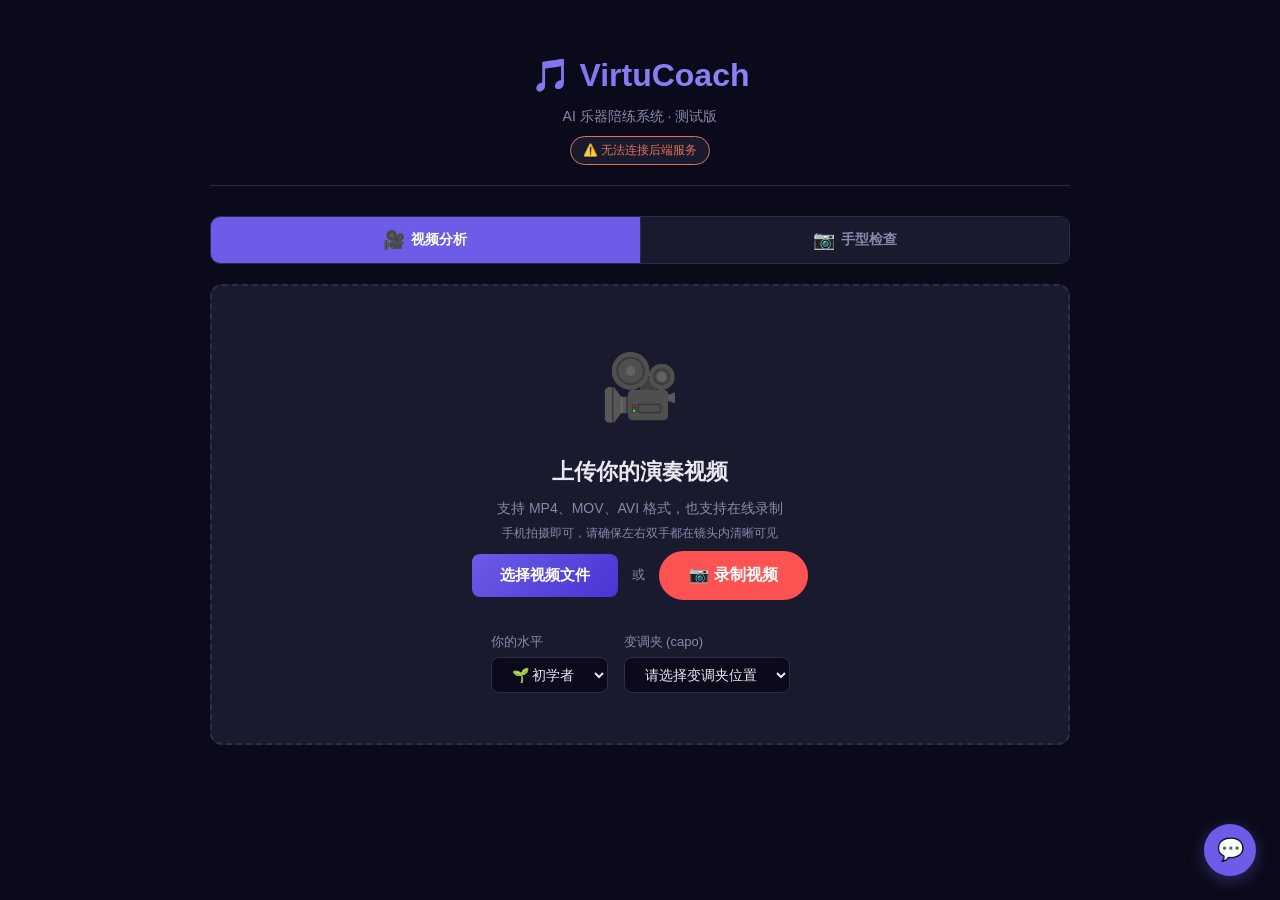
==== frontend/index.html @ b378f889 "VirtuCoach snapshot from GitLab (2026-08-06) — init VirtuCoach-Graduate" ====
﻿<!DOCTYPE html>
<html lang="zh-CN">
<head>
    <meta charset="UTF-8">
    <meta name="viewport" content="width=device-width, initial-scale=1.0">
    <title>VirtuCoach - AI 乐器陪练测试</title>
    <link rel="stylesheet" href="style.css">
</head>
<body>
    <div class="app">
        <!-- 头部 -->
        <header class="header">
            <div class="logo">🎵 VirtuCoach</div>
            <div class="subtitle">AI 乐器陪练系统 · 测试版</div>
            <div class="status-badge" id="modelStatus">检查模型中...</div>
            <button class="btn btn-secondary btn-small" id="refManagerBtn" style="margin-left:auto;">📚 参考图管理</button>
        </header>

        <main class="main">
            <!-- 模式切换 -->
            <div class="mode-switcher" id="modeSwitcher">
                <button class="mode-btn active" data-mode="video" id="modeVideoBtn">
                    <span class="mode-icon">🎥</span> 视频分析
                </button>
                <button class="mode-btn" data-mode="image" id="modeImageBtn">
                    <span class="mode-icon">📷</span> 手型检查
                </button>
            </div>

            <!-- 上传区 -->
            <section class="upload-section" id="uploadSection">
                <!-- 视频模式 -->
                <div class="upload-mode-panel" id="uploadVideoMode">
                <div class="upload-box" id="uploadBox">
                    <div class="upload-icon">🎥</div>
                    <h2>上传你的演奏视频</h2>
                    <p class="upload-hint">支持 MP4、MOV、AVI 格式，也支持在线录制</p>
                    <p class="upload-subhint">手机拍摄即可，请确保左右双手都在镜头内清晰可见</p>
                    <input type="file" id="videoInput" accept="video/*" style="position:absolute;width:1px;height:1px;opacity:0;overflow:hidden;clip:rect(0,0,0,0);pointer-events:none">
                    <div class="video-action-row">
                        <button class="btn btn-primary" id="selectBtn">选择视频文件</button>
                        <span style="color:var(--text-dim);font-size:13px;">或</span>
                        <button class="btn btn-record" id="startVideoRecordBtn">📷 录制视频</button>
                        <span class="chord-record-timer" id="videoRecordTimer" style="display:none;">录制中 0s</span>
                    </div>

                    <!-- 录制预览 -->
                    <div class="chord-video-preview-wrap" id="videoRecordPreviewWrap" style="display:none;">
                        <video id="videoRecordPreview" class="chord-video-preview" autoplay playsinline muted style="display:none;"></video>
                        <div class="chord-video-placeholder" id="videoRecordPlaceholder">
                            <span>📱 摄像头预览区域</span>
                        </div>
                    </div>

                    <!-- 录制完成预览 -->
                    <div class="chord-video-ready" id="videoRecordReady" style="display:none;">
                        <p class="upload-subhint">✅ 视频就绪 (最长30秒)，点击下方按钮开始分析</p>
                        <video id="videoRecordResult" src="" controls style="max-width:360px;max-height:270px;border-radius:10px;"></video>
                    </div>
                    
                    <!-- 选项 -->
                    <div class="upload-options">
                        <!-- 仅吉他模式 -->
                        <input type="hidden" id="instrumentSelect" value="guitar">
                        <div class="option-group">
                            <label>你的水平</label>
                            <select id="levelSelect">
                                <option value="beginner">🌱 初学者</option>
                                <option value="intermediate">🌿 中级</option>
                                <option value="advanced">🌳 高级</option>
                            </select>
                        </div>
                        <div class="option-group">
                            <label>变调夹 (capo)</label>
                            <select id="capoSelect" required>
                                <option value="" disabled selected>请选择变调夹位置</option>
                                <option value="0">0品 (无变调夹)</option>
                                <option value="1">1品</option>
                                <option value="2">2品</option>
                                <option value="3">3品</option>
                                <option value="4">4品</option>
                                <option value="5">5品</option>
                                <option value="6">6品</option>
                                <option value="7">7品</option>
                            </select>
                        </div>
                    </div>
                </div>
                </div><!-- /uploadVideoMode -->

                <!-- 和弦手型检查模式 -->
                <div class="upload-mode-panel" id="uploadImageMode" style="display:none;">
                <div class="upload-box" id="imageUploadBox">
                    <div class="upload-icon">🎸</div>
                    <h2 id="handCheckTitle">检查和弦手型</h2>
                    <p class="upload-hint" id="handCheckHint">输入你要检查的和弦，上传3-5秒短视频</p>

                    <!-- 子模式切换：和弦检查 / 技巧检查 -->
                    <div class="hand-submode" id="handSubmode" style="margin-bottom:16px;">
                        <button class="submode-btn active" id="submodeChordBtn" data-submode="chord">🎯 和弦检查</button>
                        <button class="submode-btn" id="submodeTechniqueBtn" data-submode="technique">🎸 技巧检查</button>
                    </div>

                    <!-- 和弦检查区域 -->
                    <div id="chordCheckArea">
                    <div class="upload-options">
                        <div class="option-group" style="width:100%;max-width:400px;">
                            <label>🎯 输入你要检查的和弦</label>
                            <input type="text" id="chordInput" list="chordDatalist" autocomplete="off"
                                   placeholder="输入和弦名称搜索，如 C、Em、G..."
                                   style="padding:10px 14px;border-radius:10px;border:1px solid var(--card-border);background:var(--bg);color:var(--text);font-size:16px;width:100%;">
                            <datalist id="chordDatalist"></datalist>
                            <p style="color:var(--text-dim);font-size:11px;margin-top:4px;">💡 注意区分大小写：<b>C</b> 为大三和弦，<b>Cm</b> 为小三和弦，<b>C</b> ≠ <b>c</b></p>
                            <p id="chordMatchHint" style="color:var(--warning);font-size:12px;margin-top:4px;display:none;">
                                ⚠️ 该和弦暂无知识库数据，分析将使用通用手型标准
                            </p>
                        </div>
                    </div>
                    </div><!-- /chordCheckArea -->

                    <!-- 技巧检查区域 -->
                    <div id="techniqueCheckArea" style="display:none;">
                    <div class="upload-options">
                        <div class="option-group" style="width:100%;max-width:400px;">
                            <label>🎸 选择你要检查的技巧</label>
                            <select id="techniqueSelect"
                                    style="padding:10px 14px;border-radius:10px;border:1px solid var(--card-border);background:var(--bg);color:var(--text);font-size:16px;width:100%;">
                                <option value="">-- 选择技巧 --</option>
                                <optgroup label="右手技巧">
                                    <option value="basic-picking">基础拨弦（右手）</option>
                                    <option value="strumming">扫弦（右手）</option>
                                    <option value="chop">切音（右手）</option>
                                    <option value="pm-technique">PM技巧-打板+扫弦（右手）</option>
                                    <option value="am-technique">AM技巧-击弦+敲板（右手）</option>
                                    <option value="rasgueado">轮扫（右手）</option>
                                    <option value="rest-stroke">靠弦（右手）</option>
                                    <option value="right-hand-tapping">点弦（右手）</option>
                                    <option value="right-hand-muting">闷音（右手）</option>
                                    <option value="slap-harmonic">拍泛音（右手）</option>
                                    <option value="artificial-harmonics">人工泛音（右手）</option>
                                    <option value="string-slap">拍弦（右手）</option>
                                    <option value="arpeggio">琶音（右手）</option>
                                </optgroup>
                                <optgroup label="左手技巧">
                                    <option value="basic-fretting">基本按弦（左手）</option>
                                    <option value="barre-technique">横按（左手）</option>
                                    <option value="hammer-on">击弦（左手）</option>
                                    <option value="pull-off">勾弦（左手）</option>
                                    <option value="bend">推弦（左手）</option>
                                    <option value="vibrato">揉弦（左手）</option>
                                    <option value="slide">滑音（左手）</option>
                                    <option value="slide-in">无首滑音（左手）</option>
                                    <option value="slide-out">无尾滑音（左手）</option>
                                    <option value="natural-harmonics">自然泛音（左手）</option>
                                    <option value="left-hand-tapping">左手点弦</option>
                                    <option value="trill">击勾弦（左手）</option>
                                </optgroup>
                            </select>
                            <p id="techniqueMatchHint" style="color:var(--warning);font-size:12px;margin-top:4px;display:none;">
                                ⚠️ 该技巧暂无知识库数据
                            </p>
                        </div>
                    </div>
                    <!-- 技巧参考提示 -->
                    <div class="technique-ref-hint" id="techniqueRefHint" style="display:none;margin-top:8px;padding:10px 14px;background:rgba(0,184,148,0.08);border-radius:8px;font-size:13px;color:var(--text-dim);">
                        💡 录制时请确保左右双手都在镜头内清晰可见，参考视频可在下方查看
                    </div>
                    </div><!-- /techniqueCheckArea -->

                    <!-- 上传为主要方式 -->
                    <div class="chord-upload-area" id="chordUploadArea" style="display:none;">
                        <div class="chord-record-instructions" id="chordRecordInstructions">
                            <p><strong>录制要求：</strong></p>
                            <ol id="recordInstructionsList">
                                <li>按好 <b id="chordNameInHint">C</b> 和弦</li>
                                <li>从低音弦逐根拨到高音弦（如 C：⑤→④→③→②→①）</li>
                                <li>每根弦尽量弹饱满、发音清晰即可</li>
                                <li>左手正对或略侧对镜头，保证手指和琴弦清晰可见</li>
                            </ol>
                        </div>
                        <input type="file" id="chordVideoInput" accept="video/*" style="display:none;">
                        <button class="btn btn-primary" id="uploadChordVideoBtn">📁 上传视频文件</button>
                        <span style="color:var(--text-dim);font-size:13px;margin:0 8px;">或</span>
                        <button class="btn btn-record" id="startRecordBtn">📷 录制视频</button>
                        <span class="chord-record-timer" id="recordTimer" style="display:none;">录制中 0s / 5s</span>
                    </div>

                    <!-- 录制预览 -->
                    <div class="chord-video-preview-wrap" id="chordVideoPreviewWrap" style="display:none;">
                        <video id="chordPreview" class="chord-video-preview" autoplay playsinline muted style="display:none;"></video>
                        <div class="chord-video-placeholder" id="chordVideoPlaceholder">
                            <span>📱 摄像头预览区域</span>
                        </div>
                    </div>

                    <!-- 已就绪视频预览 -->
                    <div class="chord-video-ready" id="chordVideoReady" style="display:none;">
                        <p class="upload-subhint">✅ 视频就绪，点击下方按钮开始分析</p>
                        <video id="chordVideoResult" src="" controls style="max-width:320px;max-height:240px;border-radius:10px;"></video>
                    </div>

                    <button class="btn btn-primary" id="analyzeChordBtn" style="display:none;">🔍 分析和弦手型</button>
                </div>
                </div><!-- /uploadImageMode -->
            </section>

            <!-- 进度区 -->
            <section class="progress-section" id="progressSection" style="display:none;">
                <div class="progress-card">
                    <div class="progress-header">
                        <h3 id="progressTitle">正在分析...</h3>
                        <span class="progress-status" id="progressStatus">处理中</span>
                    </div>
                    <div class="progress-bar-container">
                        <div class="progress-bar" id="progressBar"></div>
                    </div>
                    <p class="progress-message" id="progressMessage">正在提取音频并分析音符...</p>
                    <div class="progress-timing" id="progressTiming" style="display:none;">
                        <span>🎵 音频分析: <b id="audioElapsed">--</b></span>
                        <span>✋ 手型检测: <b id="handElapsed">--</b></span>
                        <span>🤖 AI评估: <b id="aiElapsed">--</b></span>
                    </div>
                    <div class="progress-steps">
                        <div class="step" id="step1">
                            <span class="step-icon">📤</span>
                            <span class="step-text">上传视频</span>
                            <span class="step-check" id="check1">⌛</span>
                        </div>
                        <div class="step" id="step2">
                            <span class="step-icon">🎵</span>
                            <span class="step-text">音频分析</span>
                            <span class="step-check" id="check2">⌛</span>
                        </div>
                        <div class="step" id="step3">
                            <span class="step-icon">✋</span>
                            <span class="step-text">手型检测</span>
                            <span class="step-check" id="check3">⌛</span>
                        </div>
                        <div class="step" id="step4">
                            <span class="step-icon">🤖</span>
                            <span class="step-text">AI 综合评估</span>
                            <span class="step-check" id="check4">⌛</span>
                        </div>
                    </div>
                </div>
            </section>

            <!-- 结果区 -->
            <section class="result-section" id="resultSection" style="display:none;">
                <!-- 评分总览 -->
                <div class="score-overview" id="scoreOverview">
                    <div class="score-card main-score">
                        <div class="score-number" id="overallScore">0</div>
                        <div class="score-label">综合评分</div>
                    </div>
                    <div class="score-card">
                        <div class="score-number small" id="pitchScore">0</div>
                        <div class="score-label">音准</div>
                    </div>
                    <div class="score-card">
                        <div class="score-number small" id="rhythmScore">0</div>
                        <div class="score-label">节奏</div>
                    </div>
                    <div class="score-card">
                        <div class="score-number small" id="techniqueScore">0</div>
                        <div class="score-label">手型技术</div>
                    </div>
                </div>

                <!-- 摘要 -->
                <div class="summary-card" id="summaryCard"></div>

                <!-- 检测详情（放前面） -->
                <div class="error-list-card" id="errorListCard">
                    <h3>🎯 检测详情</h3>
                    <div class="severity-legend">
                        <span class="legend-item"><span class="legend-dot critical"></span> 重要错误</span>
                        <span class="legend-item"><span class="legend-dot minor"></span> 轻微错误</span>
                        <span class="legend-item"><span class="legend-dot cosmetic"></span> 小问题</span>
                    </div>
                    <div class="tabs">
                        <button class="tab active" data-tab="audio">🎵 音频问题</button>
                        <button class="tab" data-tab="hand">✋ 手型问题</button>
                    </div>
                    <div class="tab-content" id="audioTab">
                        <ul id="audioErrorList"></ul>
                    </div>
                    <div class="tab-content" id="handTab" style="display:none;">
                        <ul id="handIssueList"></ul>
                        <!-- 正确手型对比区 -->
                        <div class="hand-compare-section" id="handCompareSection" style="display:none;">
                            <h4>📐 正确手型参考</h4>
                            <p class="hand-compare-hint">以下是正确手型的参考对比，请对照你的截图检查：</p>
                            <div class="hand-compare-grid" id="handCompareGrid"></div>
                        </div>
                    </div>
                    <!-- 问题截图 -->
                    <div class="snapshot-inline" id="snapshotInline" style="display:none;">
                        <h4>📷 问题截图</h4>
                        <div class="snapshot-grid" id="snapshotGrid"></div>
                    </div>
                </div>

                <!-- AI 老师详细报告（放后面） -->
                <div class="report-card">
                    <h3>📋 AI 老师详细报告</h3>
                    <div class="report-content" id="reportContent"></div>
                </div>

                <!-- 操作 -->
                <div class="actions">
                    <button class="btn btn-secondary" id="newAnalysisBtn">🔄 重新分析</button>
                    <button class="btn btn-primary" id="copyReportBtn">📋 复制报告</button>
                </div>
            </section>

            <!-- 手型图片分析结果区 -->
            <section class="hand-result-section" id="handResultSection" style="display:none;">
                <!-- 手型分析进度条 -->
                <div class="progress-card" id="handProgressCard">
                    <div class="progress-header">
                        <h3 id="handProgressTitle">正在分析手型...</h3>
                    </div>
                    <div class="progress-bar-container">
                        <div class="progress-bar" id="handProgressBar" style="width:0%;"></div>
                    </div>
                    <p class="progress-message" id="handProgressMessage">准备中...</p>
                    <div class="progress-steps">
                        <div class="step active" id="hStep1">
                            <span class="step-icon">🎞️</span>
                            <span class="step-text">关键帧提取</span>
                            <span class="step-check" id="hCheck1">⌛</span>
                        </div>
                        <div class="step" id="hStep2">
                            <span class="step-icon">✋</span>
                            <span class="step-text">手部关键点检测</span>
                            <span class="step-check" id="hCheck2">⌛</span>
                        </div>
                        <div class="step" id="hStep3">
                            <span class="step-icon">🔍</span>
                            <span class="step-text">手型分析对比</span>
                            <span class="step-check" id="hCheck3">⌛</span>
                        </div>
                        <div class="step" id="hStep4">
                            <span class="step-icon">🤖</span>
                            <span class="step-text">AI 诊断报告</span>
                            <span class="step-check" id="hCheck4">⌛</span>
                        </div>
                    </div>
                </div>
                <!-- 结果卡片 -->
                <div class="hand-result-card" id="handResultCard" style="display:none;">
                    <h3>🔍 手型分析结果</h3>
                    <div class="hand-result-header">
                        <div class="hand-score-display">
                            <span class="hand-score-big" id="handScore">--</span>
                            <span class="hand-score-label">手型评分 /10</span>
                        </div>
                        <span class="hand-status-badge" id="handStatusBadge">分析中...</span>
                    </div>
                    <div class="side-by-side-compare" id="sideBySideCompare">
                        <div class="compare-pane user-pane">
                            <h4>📷 你的手型</h4>
                            <img id="userHandImage" src="" alt="你的手型">
                        </div>
                        <div class="compare-divider"><span>VS</span></div>
                        <div class="compare-pane ref-pane">
                            <h4>✅ 正确参考</h4>
                            <img id="refHandImage" src="" alt="正确手型参考">
                            <p id="refHandDesc" style="font-size:12px;color:var(--text-dim);margin-top:8px;"></p>
                        </div>
                    </div>
                    <div class="hand-issue-detail-list" id="handIssueDetailList">
                        <h4>📋 发现的问题</h4>
                        <div id="handIssueItems"></div>
                        <p id="noIssuesMsg" style="color:var(--success);display:none;">✅ 手型规范，未发现明显问题！</p>
                    </div>
                    <div class="actions">
                        <button class="btn btn-secondary" id="newHandAnalysisBtn">🔄 重新检查</button>
                    </div>
                </div>
            </section>

            <!-- ====== 参考图管理面板 ====== -->
            <section class="ref-manager-section" id="refManagerSection" style="display:none;">
                <div class="ref-manager-header">
                    <h2>📚 正确手型参考图管理</h2>
                    <button class="btn btn-secondary" id="refManagerClose">✕ 关闭</button>
                </div>

                <!-- 上传表单 -->
                <div class="ref-upload-card">
                    <h3>上传新的参考图</h3>
                    <div class="ref-upload-row">
                        <div class="ref-upload-preview">
                            <div class="ref-preview-box" id="refPreviewBox">
                                <span>🖼️</span>
                                <p>选择图片</p>
                            </div>
                            <input type="file" id="refImageInput" accept="image/*" style="display:none;">
                            <button class="btn btn-secondary" id="refSelectBtn">选择图片</button>
                            <button class="btn btn-primary" id="refAnalyzeBtn" disabled>🤖 AI 分析</button>
                        </div>
                        <div class="ref-upload-form" id="refFormFields">
                            <div class="form-row">
                                <label>手</label>
                                <select id="refHand"><option value="左手">左手</option><option value="右手">右手</option><option value="双手">双手</option></select>
                            </div>
                            <div class="form-row">
                                <label>技巧</label>
                                <select id="refTechnique">
                                    <option value="basic_fretting">基本按弦</option>
                                    <option value="natural_harmonics">自然泛音</option>
                                    <option value="artificial_harmonics">人工泛音</option>
                                    <option value="pm">PM闷音</option>
                                    <option value="am">AM指弹</option>
                                    <option value="tapping">点弦</option>
                                    <option value="muting">左手闷音</option>
                                    <option value="bend">推弦</option>
                                    <option value="slide">滑音</option>
                                    <option value="vibrato">揉弦</option>
                                    <option value="hammer_on">击弦</option>
                                    <option value="pull_off">勾弦</option>
                                </select>
                            </div>
                            <div class="form-row">
                                <label>部位</label>
                                <select id="refBodyPart">
                                    <option value="full_hand">全手</option>
                                    <option value="wrist">手腕</option>
                                    <option value="thumb">拇指</option>
                                    <option value="index_finger">食指</option>
                                    <option value="middle_finger">中指</option>
                                    <option value="ring_finger">无名指</option>
                                    <option value="pinky">小指</option>
                                </select>
                            </div>
                            <div class="form-row">
                                <label>视角</label>
                                <select id="refView"><option value="前">正面</option><option value="侧">侧面</option><option value="上">上方</option></select>
                            </div>
                            <div class="form-row" style="grid-column:1/-1;">
                                <label>描述</label>
                                <input type="text" id="refDescription" placeholder="描述这个正确手型的要点">
                            </div>
                            <div class="form-row" style="grid-column:1/-1;">
                                <label>标签（逗号分隔）</label>
                                <input type="text" id="refTags" placeholder="如: 按弦,手指立起,指尖">
                            </div>
                            <div style="grid-column:1/-1;text-align:right;">
                                <button class="btn btn-primary" id="refSaveBtn" disabled>💾 保存参考图</button>
                            </div>
                        </div>
                    </div>
                </div>

                <!-- 已有参考图列表 -->
                <div class="ref-gallery-card">
                    <h3>已有参考图 <span id="refCount" style="color:var(--text-dim);font-size:14px;">(加载中...)</span></h3>
                    <div class="ref-gallery-grid" id="refGalleryGrid"></div>
                </div>
            </section>

        </main>

        <!-- Feedback Widget -->
        <button class="feedback-fab" id="feedbackFab" title="提交反馈">💬</button>

        <div class="feedback-modal-overlay" id="feedbackModal">
            <div class="feedback-modal">
                <div class="feedback-modal-header">
                    <h3>提交反馈</h3>
                    <button class="feedback-modal-close" id="feedbackClose">&times;</button>
                </div>
                <form id="feedbackForm" enctype="multipart/form-data">
                    <input type="hidden" name="project" value="VirtuCoach">
                    <div class="fb-row">
                        <div class="fb-group">
                            <label>问题出在什么模块 *</label>
                            <select name="category" required>
                                <option value="">请选择</option>
                                <option value="video_analysis">视频分析</option>
                                <option value="hand_check">手型检查</option>
                            </select>
                        </div>
                        <div class="fb-group">
                            <label>严重程度 *</label>
                            <select name="severity" required>
                                <option value="">请选择</option>
                                <option value="critical">Critical - 完全不可用</option>
                                <option value="major">Major - 主要功能受阻</option>
                                <option value="minor">Minor - 轻微影响</option>
                                <option value="cosmetic">Cosmetic - 仅视觉</option>
                            </select>
                        </div>
                    </div>
                    <div class="fb-group">
                        <label>问题标题 *</label>
                        <input type="text" name="title" required placeholder="用一句话概括问题">
                    </div>
                    <div class="fb-group">
                        <label>详细描述 <span style="color:var(--text-dim);font-weight:400;font-size:0.8rem">(可选)</span></label>
                        <textarea name="description" placeholder="描述你遇到的问题：实际看到了什么？期望应该看到什么？"></textarea>
                    </div>
                    <div class="fb-group">
                        <label>复现步骤 <span style="color:var(--text-dim);font-weight:400;font-size:0.8rem">(可选)</span></label>
                        <textarea name="steps_to_reproduce" placeholder="1. 打开页面 XXX&#10;2. 点击 XXX&#10;3. 观察到 XXX" style="min-height:70px"></textarea>
                    </div>
                    <div class="fb-group">
                        <label>截图（可选，支持拖拽/粘贴）</label>
                        <div class="fb-drop-zone" id="fbDropZone">
                            <p>点击上传、拖拽或 <strong>Ctrl+V 粘贴</strong>（最大 10MB）</p>
                            <input type="file" name="screenshot" accept="image/*" style="display:none" id="fbFileInput">
                        </div>
                        <div id="fbScreenshotPreview"></div>
                    </div>
                    <div class="fb-group">
                        <label>你的名字（可选）</label>
                        <input type="text" name="tester_name" placeholder="方便后续沟通">
                    </div>
                    <button type="submit" class="btn btn-primary" style="width:100%;padding:12px;font-size:1rem;">提交反馈</button>
                </form>
            </div>
        </div>

        <!-- Toast -->
        <div class="toast" id="toast"></div>
    </div>

    <script src="js/hand-check.js?v=12"></script>
    <script src="js/reference-manager.js?v=12"></script>
    <script src="app.js?v=12"></script>
</body>
</html>
---- frontend/style.css ----
﻿/* ========== VirtuCoach 前端样式 ========== */

:root {
    --primary: #6c5ce7;
    --primary-light: #a29bfe;
    --primary-dark: #4834d4;
    --success: #00b894;
    --warning: #fdcb6e;
    --danger: #e17055;
    --bg: #0a0a1a;
    --card-bg: #1a1a2e;
    --card-border: #2d2d4a;
    --text: #e8e8f0;
    --text-dim: #8888aa;
    --text-bright: #ffffff;
    --radius: 12px;
    --shadow: 0 4px 24px rgba(0,0,0,0.3);
}

* { margin: 0; padding: 0; box-sizing: border-box; }

body {
    font-family: -apple-system, BlinkMacSystemFont, 'Segoe UI', Roboto, sans-serif;
    background: var(--bg);
    color: var(--text);
    min-height: 100vh;
    line-height: 1.6;
}

.app { max-width: 900px; margin: 0 auto; padding: 20px; }

/* ========== Header ========== */
.header {
    text-align: center;
    padding: 30px 0 20px;
    border-bottom: 1px solid var(--card-border);
    margin-bottom: 30px;
}

.logo {
    font-size: 32px;
    font-weight: 800;
    background: linear-gradient(135deg, var(--primary), var(--primary-light));
    -webkit-background-clip: text;
    -webkit-text-fill-color: transparent;
    background-clip: text;
}

.subtitle { color: var(--text-dim); font-size: 14px; margin-top: 4px; }

.status-badge {
    display: inline-block;
    margin-top: 8px;
    padding: 4px 12px;
    border-radius: 20px;
    font-size: 12px;
    background: var(--card-bg);
    color: var(--warning);
    border: 1px solid var(--card-border);
}
.status-badge.ready { color: var(--success); border-color: var(--success); }
.status-badge.error { color: var(--danger); border-color: var(--danger); }

/* ========== Upload ========== */
.upload-box {
    background: var(--card-bg);
    border: 2px dashed var(--card-border);
    border-radius: var(--radius);
    padding: 50px 30px;
    text-align: center;
    transition: all 0.3s;
    cursor: pointer;
}
.upload-box:hover, .upload-box.dragover {
    border-color: var(--primary);
    background: rgba(108,92,231,0.08);
}
.upload-icon { font-size: 64px; margin-bottom: 16px; }
.upload-box h2 { font-size: 22px; margin-bottom: 8px; }
.upload-hint { color: var(--text-dim); font-size: 14px; }
.upload-subhint { color: var(--text-dim); font-size: 12px; margin-top: 4px; }

.upload-options {
    display: flex;
    gap: 16px;
    justify-content: center;
    margin-top: 24px;
    flex-wrap: wrap;
}
.option-group {
    display: flex;
    flex-direction: column;
    align-items: flex-start;
    gap: 4px;
}
.option-group label { font-size: 13px; color: var(--text-dim); }
.option-group select {
    padding: 8px 16px;
    border-radius: 8px;
    border: 1px solid var(--card-border);
    background: var(--bg);
    color: var(--text);
    font-size: 14px;
    cursor: pointer;
}

/* ========== Buttons ========== */
.btn {
    padding: 12px 28px;
    border: none;
    border-radius: 8px;
    font-size: 15px;
    font-weight: 600;
    cursor: pointer;
    transition: all 0.2s;
    margin: 8px 4px;
}
.btn-primary {
    background: linear-gradient(135deg, var(--primary), var(--primary-dark));
    color: white;
}
.btn-primary:hover { transform: translateY(-2px); box-shadow: 0 4px 16px rgba(108,92,231,0.4); }
.btn-secondary {
    background: var(--card-bg);
    color: var(--text);
    border: 1px solid var(--card-border);
}
.btn-secondary:hover { border-color: var(--primary); }
.btn-cam-toggle {
    padding: 7px 14px;
    border-radius: 6px;
    border: 1.5px dashed #555;
    background: var(--card-bg);
    color: #bbb;
    cursor: pointer;
    font-size: 13px;
    font-family: inherit;
    transition: all 0.2s;
    white-space: nowrap;
}
.btn-cam-toggle:hover { border-color: var(--primary); color: #fff; border-style: solid; }
.btn-cam-toggle.active {
    border-color: #00b894;
    color: #00b894;
    background: rgba(0,184,148,0.1);
    border-style: solid;
}

/* ========== Progress ========== */
.progress-card {
    background: var(--card-bg);
    border-radius: var(--radius);
    padding: 30px;
    border: 1px solid var(--card-border);
}
.progress-header {
    display: flex;
    justify-content: space-between;
    align-items: center;
    margin-bottom: 16px;
}
.progress-header h3 { font-size: 18px; }
.progress-status {
    padding: 4px 12px;
    border-radius: 20px;
    font-size: 12px;
    background: var(--primary);
    color: white;
}

.progress-bar-container {
    width: 100%;
    height: 8px;
    background: var(--bg);
    border-radius: 4px;
    overflow: hidden;
    margin-bottom: 12px;
}
.progress-bar {
    height: 100%;
    width: 0%;
    background: linear-gradient(90deg, var(--primary), var(--primary-light));
    border-radius: 4px;
    transition: width 0.5s ease;
}
.progress-message { color: var(--text-dim); font-size: 14px; }

.progress-steps {
    display: grid;
    grid-template-columns: repeat(4, 1fr);
    gap: 12px;
    margin-top: 20px;
}
.step { border: 1px solid transparent;
    display: flex;
    flex-direction: column;
    align-items: center;
    gap: 6px;
    padding: 12px;
    border-radius: 8px;
    background: var(--bg);
    font-size: 13px;
    opacity: 0.5;
}
.step.active { opacity: 1; border: 1px solid var(--primary); }
.step.done { opacity: 1; border-color: var(--success); }
.step-icon { font-size: 24px; }
.step-check { font-size: 16px; }

/* ========== Results ========== */
.score-overview {
    display: grid;
    grid-template-columns: 2fr 1fr 1fr 1fr;
    gap: 10px;
    margin-bottom: 14px;
}
.score-card {
    background: var(--card-bg);
    border-radius: var(--radius);
    padding: 14px;
    text-align: center;
    border: 1px solid var(--card-border);
}
.score-card.main-score {
    background: linear-gradient(135deg, rgba(108,92,231,0.25), rgba(162,155,254,0.12));
    border-color: var(--primary);
}
.score-number {
    font-size: 44px;
    font-weight: 800;
    background: linear-gradient(135deg, var(--primary-light), var(--success));
    -webkit-background-clip: text;
    -webkit-text-fill-color: transparent;
    background-clip: text;
    line-height: 1.1;
}
.score-number.small { font-size: 28px; }
.score-label { color: var(--text-dim); font-size: 12px; margin-top: 2px; }

.summary-card {
    background: rgba(0,184,148,0.06);
    border: 1px solid rgba(0,184,148,0.3);
    border-radius: var(--radius);
    padding: 12px 16px;
    margin-bottom: 14px;
    font-size: 14px;
    line-height: 1.6;
}

.report-card {
    background: var(--card-bg);
    border-radius: var(--radius);
    padding: 20px 24px;
    border: 1px solid var(--card-border);
    margin-bottom: 20px;
}
.report-card h3 { margin-bottom: 12px; font-size: 17px; }

/* ====== AI Report content — compact card-based layout ====== */
.report-content {
    font-size: 14px;
    line-height: 1.65;
}
.report-content h2 {
    font-size: 16px;
    margin: 18px 0 8px;
    padding: 0 0 6px 10px;
    border-left: 3px solid var(--primary);
    border-bottom: 1px solid var(--card-border);
    color: var(--text-bright);
}
.report-content h3 {
    font-size: 14px;
    margin: 12px 0 6px;
    color: var(--primary-light);
}
.report-content p {
    margin-bottom: 6px;
    font-size: 14px;
}
.report-content ul {
    margin: 4px 0 8px 16px;
    list-style: none;
    padding: 0;
}
.report-content li {
    padding: 5px 8px 5px 12px;
    margin-bottom: 3px;
    background: var(--bg);
    border-radius: 4px;
    border-left: 2px solid var(--primary-light);
    font-size: 13px;
    line-height: 1.55;
}
.report-content li strong { color: var(--primary-light); }

/* Blockquotes: compact issue cards */
.report-content blockquote {
    margin: 6px 0;
    padding: 8px 12px;
    background: rgba(108,92,231,0.05);
    border-left: 3px solid var(--primary);
    border-radius: 0 6px 6px 0;
    font-size: 13px;
    line-height: 1.6;
}
/* Issue quotes: red accent */
.report-content blockquote.issue-quote {
    background: rgba(225, 112, 85, 0.06);
    border-left-color: var(--danger);
}
/* Good/clean quotes: green accent */
.report-content blockquote.good-quote {
    background: rgba(0, 184, 148, 0.06);
    border-left-color: var(--success);
}
.report-content blockquote strong {
    color: var(--primary-light);
}
.report-content blockquote.issue-quote strong {
    color: var(--danger);
}

.report-content hr {
    border: none;
    border-top: 1px solid var(--card-border);
    margin: 14px 0;
}
.report-content code {
    background: var(--bg);
    padding: 1px 5px;
    border-radius: 3px;
    font-size: 12px;
    color: var(--success);
}

.error-list-card {
    background: var(--card-bg);
    border-radius: var(--radius);
    padding: 24px;
    border: 1px solid var(--card-border);
    margin-bottom: 20px;
}
.error-list-card h3 { margin-bottom: 16px; }

.tabs {
    display: flex;
    gap: 8px;
    margin-bottom: 16px;
}
.tab {
    padding: 8px 20px;
    border-radius: 6px;
    border: 1px solid var(--card-border);
    background: transparent;
    color: var(--text-dim);
    cursor: pointer;
    font-size: 14px;
}
.tab.active {
    background: var(--primary);
    color: white;
    border-color: var(--primary);
}

.error-list-card ul {
    list-style: none;
}
.error-list-card li {
    padding: 10px 12px;
    margin-bottom: 6px;
    background: var(--bg);
    border-radius: 6px;
    font-size: 14px;
    border-left: 3px solid var(--warning);
}
.error-list-card li.severity-high { border-left-color: var(--danger); }
.error-list-card li.severity-medium { border-left-color: var(--warning); }
.error-list-card li.severity-low { border-left-color: var(--primary-light); }

.actions {
    display: flex;
    justify-content: center;
    gap: 12px;
    margin-top: 24px;
}

/* ========== Toast ========== */
.toast {
    position: fixed;
    bottom: 30px;
    left: 50%;
    transform: translateX(-50%) translateY(100px);
    padding: 12px 24px;
    border-radius: 8px;
    background: var(--card-bg);
    color: var(--text);
    border: 1px solid var(--card-border);
    opacity: 0;
    transition: all 0.3s;
    font-size: 14px;
    z-index: 100;
}
.toast.show {
    opacity: 1;
    transform: translateX(-50%) translateY(0);
}
.toast.success { border-color: var(--success); }
.toast.error { border-color: var(--danger); }

/* ========== Responsive ========== */
@media (max-width: 640px) {
    .score-overview {
        grid-template-columns: 1fr 1fr;
    }
    .score-card.main-score { grid-column: 1 / -1; }
    .progress-steps { grid-template-columns: 1fr 1fr; }
    .upload-options { flex-direction: column; align-items: stretch; }
}
/* ========== Chat Panel ========== */
.chat-card {
    background: var(--card-bg);
    border-radius: var(--radius);
    border: 1px solid var(--card-border);
    margin-bottom: 20px;
    overflow: hidden;
}
.chat-header {
    display: flex;
    justify-content: space-between;
    align-items: center;
    padding: 12px 16px;
    border-bottom: 1px solid var(--card-border);
}
.chat-header h3 { font-size: 15px; margin: 0; }
.chat-close {
    background: none;
    border: none;
    color: var(--text-dim);
    font-size: 18px;
    cursor: pointer;
}
.chat-messages {
    max-height: 300px;
    overflow-y: auto;
    padding: 12px 16px;
    display: flex;
    flex-direction: column;
    gap: 10px;
}
.chat-msg { display: flex; }
.chat-msg.user { justify-content: flex-end; }
.msg-bubble {
    max-width: 80%;
    padding: 8px 14px;
    border-radius: 12px;
    font-size: 14px;
    line-height: 1.5;
}
.chat-msg.ai .msg-bubble {
    background: var(--bg);
    color: var(--text);
    border: 1px solid var(--card-border);
}
/* Chat bubble markdown styling — 确保和 report-content 一样清晰 */
.chat-msg.ai .msg-bubble h2 {
    font-size: 15px;
    margin: 10px 0 6px 0;
    padding-bottom: 4px;
    border-bottom: 1px solid var(--card-border);
}
.chat-msg.ai .msg-bubble h3 {
    font-size: 14px;
    margin: 8px 0 4px 0;
}
.chat-msg.ai .msg-bubble p {
    margin: 4px 0;
    text-indent: 2em;
    font-size: 14px;
    line-height: 1.7;
}
.chat-msg.ai .msg-bubble ul {
    padding-left: 1.5em;
    margin: 4px 0;
}
.chat-msg.ai .msg-bubble li {
    margin: 2px 0;
    font-size: 14px;
    line-height: 1.6;
}
.chat-msg.ai .msg-bubble strong {
    font-size: 14px;
}
.chat-msg.ai .msg-bubble code {
    font-size: 13px;
    background: var(--card-bg);
    padding: 1px 4px;
    border-radius: 3px;
}
.chat-msg.ai .msg-bubble blockquote {
    border-left: 3px solid var(--primary);
    padding: 4px 10px;
    margin: 6px 0;
    background: var(--card-bg);
    font-size: 14px;
    line-height: 1.6;
}
.chat-msg.ai .msg-bubble blockquote p {
    text-indent: 0;
    margin: 2px 0;
}
.chat-msg.ai .msg-bubble hr {
    border: none;
    border-top: 1px solid var(--card-border);
    margin: 8px 0;
}
.chat-msg.user .msg-bubble {
    background: var(--primary);
    color: white;
}
.chat-input-area {
    display: flex;
    gap: 8px;
    padding: 10px 16px;
    border-top: 1px solid var(--card-border);
}
.chat-input {
    flex: 1;
    padding: 8px 12px;
    border-radius: 8px;
    border: 1px solid var(--card-border);
    background: var(--bg);
    color: var(--text);
    font-size: 14px;
}
.btn-small { padding: 8px 16px; font-size: 13px; }
/* ========== 截图展示 ========== */
.snapshot-grid {
    display: grid;
    grid-template-columns: repeat(auto-fill, minmax(200px, 1fr));
    gap: 12px;
    margin-top: 12px;
}
.snapshot-item {
    background: var(--bg);
    border-radius: 8px;
    overflow: hidden;
    border: 1px solid var(--card-border);
}
.snapshot-item img {
    width: 100%;
    height: auto;
    display: block;
}
.snapshot-time {
    display: block;
    padding: 6px 10px;
    font-size: 12px;
    color: var(--text-dim);
    text-align: center;
    background: var(--card-bg);
}
.snapshot-reason {
    display: block;
    padding: 4px 10px 8px;
    font-size: 12px;
    color: var(--primary-light);
    text-align: center;
    line-height: 1.4;
}

/* ========== 进度条加载动画 ========== */
.progress-bar.active {
    background: linear-gradient(90deg, var(--primary), var(--primary-light), var(--primary));
    background-size: 200% 100%;
    animation: progressPulse 3s ease infinite;
}
@keyframes progressPulse {
    0% { background-position: 200% 0; }
    100% { background-position: -200% 0; }
}

/* ========== 沙漏加载动画 ========== */
@keyframes hourglass {
    0% { transform: rotate(0deg); }
    25% { transform: rotate(180deg); }
    50% { transform: rotate(180deg); }
    75% { transform: rotate(360deg); }
    100% { transform: rotate(360deg); }
}
.step.active .step-check {
    display: inline-block;
    animation: hourglass 2s ease-in-out infinite;
    font-size: 18px;
}





/* ========== 严重程度颜色分级 ========== */
.severity-legend {
    display: flex;
    gap: 20px;
    padding: 8px 0 12px;
    font-size: 13px;
    color: var(--text-dim);
    flex-wrap: wrap;
}
.legend-item {
    display: flex;
    align-items: center;
    gap: 6px;
}
.legend-dot {
    width: 10px;
    height: 10px;
    border-radius: 50%;
    display: inline-block;
}
.legend-dot.critical { background: var(--danger); }
.legend-dot.minor { background: var(--warning); }
.legend-dot.cosmetic { background: var(--primary-light); }

/* 错误列表项颜色 */
.error-list-card li.severity-critical {
    border-left-color: var(--danger) !important;
    background: rgba(225, 112, 85, 0.08);
}
.error-list-card li.severity-minor {
    border-left-color: var(--warning) !important;
    background: rgba(253, 203, 110, 0.08);
}
.error-list-card li.severity-cosmetic {
    border-left-color: var(--primary-light) !important;
    background: rgba(162, 155, 254, 0.06);
}
.error-list-card li strong {
    color: inherit;
}
.err-time {
    color: var(--text-dim);
    font-size: 12px;
    margin-left: 8px;
}

/* ========== 正确手型对比区 ========== */
.hand-compare-section {
    margin-top: 20px;
    padding-top: 16px;
    border-top: 1px solid var(--card-border);
}
.hand-compare-section h4 {
    font-size: 15px;
    color: var(--text-bright);
    margin-bottom: 6px;
}
.hand-compare-hint {
    font-size: 13px;
    color: var(--text-dim);
    margin-bottom: 12px;
}
.hand-compare-grid {
    display: grid;
    grid-template-columns: repeat(auto-fill, minmax(220px, 1fr));
    gap: 12px;
}
.hand-compare-item {
    background: var(--bg);
    border-radius: 8px;
    overflow: hidden;
    border: 1px solid var(--card-border);
}
.hand-compare-item img {
    width: 100%;
    height: auto;
    display: block;
}
.hand-compare-desc {
    display: block;
    padding: 8px 10px;
    font-size: 12px;
    color: var(--text-dim);
    line-height: 1.5;
}
.hand-placeholder-box {
    height: 140px;
    display: flex;
    flex-direction: column;
    align-items: center;
    justify-content: center;
    background: var(--card-bg);
    border: 2px dashed var(--card-border);
    border-radius: 6px;
    margin: 12px 12px 0 12px;
    color: var(--text-dim);
}
.placeholder-icon {
    font-size: 36px;
    margin-bottom: 6px;
}
.placeholder-text {
    font-size: 12px;
    text-align: center;
    line-height: 1.4;
}

/* ========== 截图内嵌区域 ========== */
.snapshot-inline {
    margin-top: 20px;
    padding-top: 16px;
    border-top: 1px solid var(--card-border);
}
.snapshot-inline h4 {
    font-size: 15px;
    color: var(--text-bright);
    margin-bottom: 10px;
}

/* ====== 和弦参考图 ====== */
.chord-ref-section {
    margin-top: 16px;
    padding: 14px;
    background: var(--card-bg);
    border-radius: 12px;
}
.chord-ref-hint {
    font-size: 12px;
    color: var(--text-dim);
    margin-bottom: 12px;
}
.chord-ref-list {
    display: flex;
    flex-wrap: wrap;
    gap: 14px;
    justify-content: flex-start;
}
.chord-ref-card {
    flex: 0 0 auto;
    text-align: center;
    background: var(--bg);
    border-radius: 10px;
    padding: 8px 8px 10px;
    max-width: 200px;
}
.chord-ref-card img {
    width: 100%;
    max-width: 180px;
    height: auto;
    border-radius: 6px;
    object-fit: cover;
    aspect-ratio: 4/3;
}
.chord-ref-info {
    margin-top: 6px;
}
.chord-ref-label {
    display: block;
    font-size: 13px;
    font-weight: 600;
    color: var(--text-bright);
}
.chord-ref-desc {
    display: block;
    font-size: 10px;
    color: var(--text-dim);
    margin-top: 2px;
}

/* ====== 手型左右对比卡片 ====== */
.hand-compare-card {
    background: var(--bg);
    border-radius: 8px;
    border: 1px solid var(--card-border);
    overflow: hidden;
    margin-bottom: 10px;
}
.compare-row {
    display: grid;
    grid-template-columns: 1fr 1fr;
    gap: 1px;
    background: var(--card-border);
}
.compare-side {
    background: var(--card-bg);
    padding: 8px;
    display: flex;
    flex-direction: column;
    align-items: center;
}
.compare-label {
    font-size: 11px;
    font-weight: 600;
    margin-bottom: 6px;
    text-align: center;
}
.compare-side:first-child .compare-label { color: var(--danger); }
.compare-side:last-child .compare-label { color: var(--success); }
.compare-side img {
    width: 100%;
    max-height: 160px;
    object-fit: contain;
    border-radius: 4px;
}
.compare-placeholder {
    width: 100%;
    height: 100px;
    display: flex;
    flex-direction: column;
    align-items: center;
    justify-content: center;
    background: var(--bg);
    border: 2px dashed var(--card-border);
    border-radius: 6px;
    font-size: 12px;
    color: var(--text-dim);
    text-align: center;
    line-height: 1.5;
}
.compare-placeholder span { font-size: 28px; margin-bottom: 2px; }
.hand-compare-desc {
    display: block;
    padding: 8px 10px;
    font-size: 12px;
    color: var(--text-dim);
    line-height: 1.5;
    background: var(--card-bg);
}

/* ====== 报告内嵌截图 ====== */
.report-snapshot-section {
    margin-top: 24px;
    padding-top: 16px;
    border-top: 1px solid var(--card-border);
}
.report-snapshot-section h4 {
    font-size: 15px;
    color: var(--text-bright);
    margin-bottom: 4px;
}
.snap-hint {
    font-size: 12px;
    color: var(--text-dim);
    margin-bottom: 10px;
}
.report-snap {
    max-width: 180px;
}

/* ====== 进度耗时显示 ====== */
.progress-timing {
    display: flex;
    gap: 16px;
    margin-top: 10px;
    font-size: 12px;
    color: var(--text-dim);
    flex-wrap: wrap;
}
.progress-timing span {
    display: flex;
    align-items: center;
    gap: 4px;
}
.progress-timing .timing-icon { font-size: 14px; }

/* ====== 参考图管理器 ====== */
.ref-manager-section {
    background: var(--card-bg);
    border-radius: 16px;
    padding: 24px;
    margin-top: 24px;
    position: relative;
    z-index: 10;
}
.ref-manager-header {
    display: flex;
    justify-content: space-between;
    align-items: center;
    margin-bottom: 24px;
}
.ref-manager-header h2 { font-size: 20px; margin: 0; }

.ref-upload-card, .ref-gallery-card {
    background: rgba(255,255,255,0.03);
    border-radius: 12px;
    padding: 20px;
    margin-bottom: 20px;
}
.ref-upload-card h3, .ref-gallery-card h3 { margin: 0 0 16px; font-size: 16px; }

.ref-upload-row {
    display: grid;
    grid-template-columns: 240px 1fr;
    gap: 24px;
}
.ref-upload-preview {
    display: flex;
    flex-direction: column;
    gap: 10px;
    align-items: center;
}
.ref-preview-box {
    width: 100%;
    min-height: 180px;
    background: rgba(0,0,0,0.2);
    border: 2px dashed rgba(255,255,255,0.2);
    border-radius: 10px;
    display: flex;
    flex-direction: column;
    align-items: center;
    justify-content: center;
    overflow: hidden;
}
.ref-preview-box span { font-size: 40px; }
.ref-preview-box p { color: var(--text-dim); font-size: 13px; }

.ref-upload-form {
    display: grid;
    grid-template-columns: 1fr 1fr;
    gap: 12px;
    align-content: start;
}
.form-row { display: flex; flex-direction: column; gap: 4px; }
.form-row label { font-size: 12px; color: var(--text-dim); }
.form-row select, .form-row input {
    background: rgba(0,0,0,0.3);
    border: 1px solid rgba(255,255,255,0.15);
    border-radius: 6px;
    color: #fff;
    padding: 8px 10px;
    font-size: 13px;
}
.form-row select { cursor: pointer; }
.form-row select option { background: #1a1a2e; color: #fff; }

.ref-gallery-grid {
    display: grid;
    grid-template-columns: repeat(auto-fill, minmax(180px, 1fr));
    gap: 12px;
}
.ref-gallery-item {
    background: rgba(0,0,0,0.2);
    border-radius: 10px;
    padding: 10px;
    text-align: center;
}
.ref-gallery-item img {
    width: 100%;
    height: 120px;
    object-fit: cover;
    border-radius: 6px;
}
.ref-gallery-info {
    display: flex;
    gap: 4px;
    flex-wrap: wrap;
    margin-top: 6px;
    justify-content: center;
}
.ref-gallery-tag {
    font-size: 10px;
    padding: 2px 6px;
    border-radius: 4px;
    background: rgba(99,102,241,0.3);
    color: var(--accent);
}
.ref-delete-btn {
    margin-top: 6px;
    font-size: 11px;
    padding: 4px 12px;
    background: rgba(255,68,68,0.2);
    color: #ff6868;
    border: 1px solid rgba(255,68,68,0.3);
    border-radius: 4px;
    cursor: pointer;
}
.ref-delete-btn:hover { background: rgba(255,68,68,0.4); }

@media (max-width: 700px) {
    .ref-upload-row { grid-template-columns: 1fr; }
}

.btn-danger { background: rgba(255,68,68,0.15); color: #ff6868; border: 1px solid rgba(255,68,68,0.3); }
.btn-danger:hover { background: rgba(255,68,68,0.3); }

/* ====== 截图可点击放大 ====== */
.snap-link {
    display: block;
    cursor: pointer;
    position: relative;
    border-radius: 4px;
    overflow: hidden;
}
.snap-link::after {
    content: "🔍";
    position: absolute;
    bottom: 4px;
    right: 4px;
    background: rgba(0,0,0,0.6);
    border-radius: 4px;
    padding: 2px 5px;
    font-size: 12px;
    opacity: 0;
    transition: opacity 0.2s;
}
.snap-link:hover::after { opacity: 1; }
.snap-link img {
    width: 100%;
    height: auto;
    display: block;
}

/* ====== 对比卡片内问题描述 ====== */
.compare-desc {
    display: block;
    padding: 8px 10px;
    font-size: 12px;
    color: var(--danger);
    line-height: 1.5;
    text-align: center;
    background: rgba(225, 112, 85, 0.08);
    border-radius: 4px;
    margin-top: 4px;
    width: 100%;
}

/* ====== 模式切换按钮 ====== */
.mode-switcher {
    display: flex;
    gap: 0;
    margin-bottom: 20px;
    justify-content: center;
    border-radius: 10px;
    overflow: hidden;
    border: 1px solid var(--card-border);
}
.mode-btn {
    flex: 1;
    padding: 12px 16px;
    border: none;
    background: var(--card-bg);
    color: var(--text-dim);
    font-size: 14px;
    font-weight: 600;
    cursor: pointer;
    transition: all 0.2s;
    display: flex;
    align-items: center;
    justify-content: center;
    gap: 6px;
}
.mode-btn:not(:last-child) { border-right: 1px solid var(--card-border); }
.mode-btn.active { background: var(--primary); color: white; }
.mode-btn:hover:not(.active) { background: rgba(108,92,231,0.15); }
.mode-icon { font-size: 18px; }

/* 手型检查子模式切换 */
.hand-submode {
    display: flex;
    justify-content: center;
    gap: 8px;
}
.submode-btn {
    padding: 8px 20px;
    border: 1px solid var(--card-border);
    border-radius: 8px;
    background: var(--card-bg);
    color: var(--text-dim);
    font-size: 13px;
    font-weight: 600;
    cursor: pointer;
    transition: all 0.2s;
}
.submode-btn.active { background: var(--success); color: white; border-color: var(--success); }
.submode-btn:hover:not(.active) { background: rgba(0,184,148,0.12); border-color: var(--success); }

/* ====== 图片预览 ====== */
.image-preview-area {
    display: flex;
    flex-direction: column;
    align-items: center;
    gap: 8px;
    margin-top: 16px;
}
.image-preview-area img {
    max-width: 300px;
    max-height: 300px;
    border-radius: 8px;
    border: 2px solid var(--card-border);
    object-fit: contain;
}

/* ====== 手型图片分析结果 ====== */
.hand-result-card {
    background: var(--card-bg);
    border-radius: var(--radius);
    padding: 24px;
    border: 1px solid var(--card-border);
    margin-bottom: 20px;
}
.hand-result-card h3 { margin-bottom: 16px; font-size: 18px; }
.hand-result-header {
    display: flex;
    align-items: center;
    gap: 16px;
    margin-bottom: 20px;
}
.hand-score-display {
    display: flex;
    flex-direction: column;
    align-items: center;
}
.hand-score-big {
    font-size: 42px;
    font-weight: 800;
    background: linear-gradient(135deg, var(--primary-light), var(--success));
    -webkit-background-clip: text;
    -webkit-text-fill-color: transparent;
    background-clip: text;
}
.hand-score-label { font-size: 12px; color: var(--text-dim); }
.hand-status-badge {
    padding: 6px 16px;
    border-radius: 20px;
    font-size: 13px;
    font-weight: 600;
}

/* 并排对比 */
.side-by-side-compare {
    display: grid;
    grid-template-columns: 1fr auto 1fr;
    gap: 12px;
    align-items: start;
    margin-bottom: 24px;
    padding: 16px;
    background: var(--bg);
    border-radius: 10px;
}
.compare-pane { text-align: center; }
.compare-pane h4 { font-size: 13px; margin-bottom: 8px; color: var(--text-dim); }
.compare-pane img {
    width: 100%;
    max-height: 260px;
    object-fit: contain;
    border-radius: 8px;
    border: 1px solid var(--card-border);
}
.compare-divider {
    display: flex;
    align-items: center;
    justify-content: center;
    padding-top: 40px;
}
.compare-divider span {
    background: var(--primary);
    color: white;
    padding: 6px 12px;
    border-radius: 20px;
    font-size: 12px;
    font-weight: 700;
}

/* 问题列表 */
.hand-issue-detail-list { margin-bottom: 16px; }
.hand-issue-detail-list h4 { font-size: 15px; margin-bottom: 10px; }
.hand-issue-detail-list ul { list-style: none; }
.hand-issue-detail-list li {
    padding: 10px 12px;
    margin-bottom: 6px;
    background: var(--bg);
    border-radius: 6px;
    border-left: 3px solid var(--warning);
    font-size: 14px;
    line-height: 1.6;
}

@media (max-width: 640px) {
    .side-by-side-compare { grid-template-columns: 1fr; }
    .compare-divider { padding-top: 0; }
    .mode-btn { padding: 10px 14px; font-size: 13px; }
}

/* ====== 和弦手型检查 ====== */
.chord-record-area {
    margin-top: 16px;
    padding: 16px;
    background: var(--bg);
    border-radius: 12px;
    border: 1px solid var(--card-border);
}
.chord-record-instructions {
    text-align: left;
    font-size: 13px;
    color: var(--text-dim);
    margin-bottom: 12px;
    padding: 10px 14px;
    background: rgba(108,92,231,0.08);
    border-radius: 8px;
}
.chord-record-instructions ol {
    margin: 6px 0 0 18px;
    padding: 0;
    line-height: 1.8;
}
.chord-video-preview-wrap {
    position: relative;
    width: 100%;
    max-width: 400px;
    margin: 0 auto;
    border-radius: 12px;
    overflow: hidden;
    background: #000;
    min-height: 240px;
    display: flex;
    align-items: center;
    justify-content: center;
}
.chord-video-preview {
    width: 100%;
    max-height: 360px;
    border-radius: 12px;
    object-fit: cover;
}
.chord-video-placeholder {
    color: #666;
    font-size: 16px;
    text-align: center;
    padding: 60px 20px;
}
.chord-record-controls {
    display: flex;
    align-items: center;
    justify-content: center;
    gap: 16px;
    margin-top: 12px;
}
.btn-record {
    padding: 12px 28px;
    border-radius: 28px;
    border: 2px solid #ff5252;
    background: #ff5252;
    color: #fff;
    font-size: 16px;
    font-weight: 700;
    cursor: pointer;
    transition: all 0.2s;
}
.btn-record:hover {
    background: #ff1744;
    transform: scale(1.03);
}
.btn-record:disabled {
    background: #888;
    border-color: #888;
    cursor: not-allowed;
    transform: none;
}
.chord-record-timer {
    font-size: 16px;
    font-weight: 600;
    color: #ff5252;
    font-variant-numeric: tabular-nums;
}
.chord-video-ready {
    margin-top: 12px;
    text-align: center;
}
.chord-mode-hint {
    margin-top: 12px;
}
.chord-mode-hint a {
    color: var(--primary);
    text-decoration: underline;
}
.video-action-row {
    display: flex;
    align-items: center;
    justify-content: center;
    gap: 10px;
    flex-wrap: wrap;
}

/* ========== Feedback Widget ========== */

.feedback-fab {
    position: fixed;
    bottom: 24px;
    right: 24px;
    width: 52px;
    height: 52px;
    border-radius: 50%;
    background: var(--primary);
    color: #fff;
    border: none;
    font-size: 22px;
    cursor: pointer;
    box-shadow: 0 4px 16px rgba(108, 92, 231, 0.4);
    z-index: 999;
    transition: transform 0.2s, box-shadow 0.2s;
    display: flex;
    align-items: center;
    justify-content: center;
}

.feedback-fab:hover {
    transform: scale(1.1);
    box-shadow: 0 6px 24px rgba(108, 92, 231, 0.6);
}

/* Modal overlay */
.feedback-modal-overlay {
    display: none;
    position: fixed;
    inset: 0;
    background: rgba(0, 0, 0, 0.6);
    z-index: 1000;
    align-items: center;
    justify-content: center;
    padding: 20px;
}

.feedback-modal-overlay.active {
    display: flex;
}

.feedback-modal {
    background: var(--card-bg);
    border: 1px solid var(--card-border);
    border-radius: var(--radius);
    max-width: 560px;
    width: 100%;
    max-height: 90vh;
    overflow-y: auto;
    padding: 28px;
    box-shadow: var(--shadow);
}

.feedback-modal-header {
    display: flex;
    justify-content: space-between;
    align-items: center;
    margin-bottom: 20px;
}

.feedback-modal-header h3 {
    margin: 0;
    font-size: 1.2rem;
}

.feedback-modal-close {
    background: none;
    border: none;
    color: var(--text-dim);
    font-size: 28px;
    cursor: pointer;
    line-height: 1;
    padding: 0 4px;
}

.feedback-modal-close:hover {
    color: var(--text);
}

/* Form elements */
.fb-row {
    display: flex;
    gap: 12px;
}

.fb-row .fb-group {
    flex: 1;
}

.fb-group {
    margin-bottom: 14px;
}

.fb-group label {
    display: block;
    margin-bottom: 4px;
    font-size: 0.85rem;
    color: var(--text-dim);
}

.fb-group input,
.fb-group textarea,
.fb-group select {
    width: 100%;
    padding: 9px 12px;
    border: 1px solid var(--card-border);
    border-radius: 6px;
    background: var(--bg);
    color: var(--text);
    font-size: 0.9rem;
    font-family: inherit;
}

.fb-group textarea {
    min-height: 90px;
    resize: vertical;
}

.fb-group select {
    cursor: pointer;
}

.fb-drop-zone {
    border: 2px dashed var(--card-border);
    border-radius: 8px;
    padding: 20px;
    text-align: center;
    cursor: pointer;
    transition: border-color 0.2s, background 0.2s;
    font-size: 0.85rem;
    color: var(--text-dim);
}

.fb-drop-zone:hover,
.fb-drop-zone.dragover {
    border-color: var(--primary);
    background: rgba(108, 92, 231, 0.06);
}

#fbScreenshotPreview {
    margin-top: 8px;
}

#fbScreenshotPreview .preview-wrap {
    position: relative;
    display: inline-block;
}

#fbScreenshotPreview img {
    max-width: 100%;
    max-height: 150px;
    border-radius: 6px;
    border: 1px solid var(--card-border);
}

#fbScreenshotPreview .remove-btn {
    position: absolute;
    top: -6px;
    right: -6px;
    background: var(--danger);
    color: #fff;
    border: none;
    border-radius: 50%;
    width: 22px;
    height: 22px;
    font-size: 14px;
    cursor: pointer;
    line-height: 1;
}
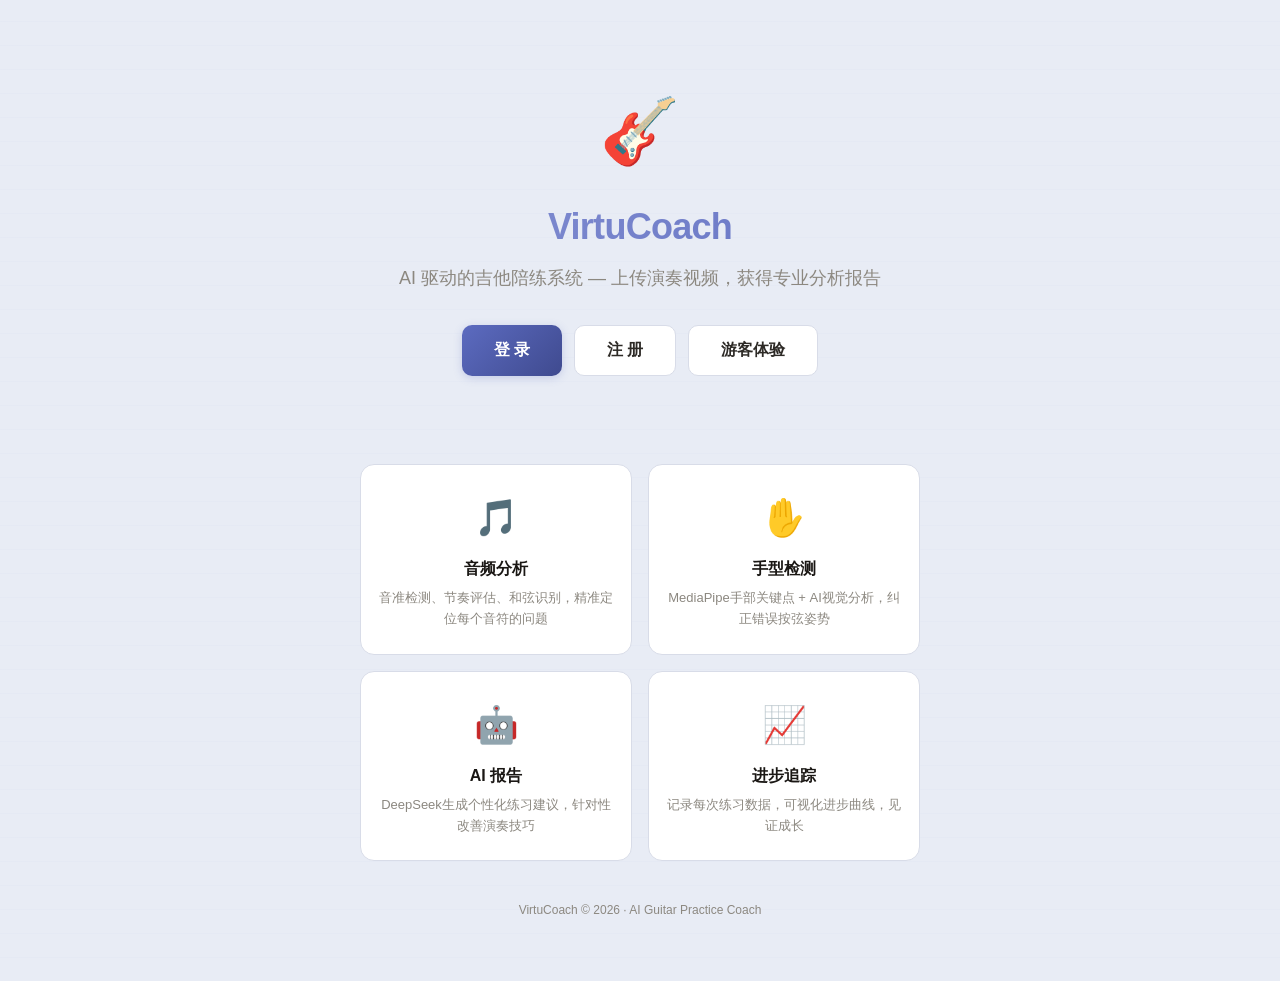
==== commit 43864031: "2026-08-07 升级基线：用户系统 + 练习记录 + 前端页面体系 - 用户系统：注册/登录/JWT/认证中间件 (auth.py, user_db, user_service) - 练习记录：" ====
--- a/frontend/index.html
+++ b/frontend/index.html
@@ -1,536 +1,77 @@
-﻿<!DOCTYPE html>
+<!DOCTYPE html>
 <html lang="zh-CN">
 <head>
-    <meta charset="UTF-8">
-    <meta name="viewport" content="width=device-width, initial-scale=1.0">
-    <title>VirtuCoach - AI 乐器陪练测试</title>
-    <link rel="stylesheet" href="style.css">
+  <meta charset="UTF-8">
+  <meta name="viewport" content="width=device-width, initial-scale=1.0">
+  <title>VirtuCoach - AI 吉他陪练系统</title>
+  <link rel="stylesheet" href="style.css">
+  <style>
+    .landing { text-align:center; padding:60px 20px 40px; }
+    .landing .hero-icon { font-size:64px; margin-bottom:16px; }
+    .landing h1 { font-size:36px; margin:0 0 8px; background:linear-gradient(135deg,var(--primary-light),var(--primary)); -webkit-background-clip:text; -webkit-text-fill-color:transparent; }
+    .landing .tagline { color:var(--text-dim); font-size:18px; margin-bottom:32px; }
+    .landing .hero-btns { display:flex; gap:12px; justify-content:center; flex-wrap:wrap; margin-bottom:48px; }
+    .landing .hero-btns .btn { padding:14px 32px; font-size:16px; border-radius:10px; }
+    .features { display:grid; grid-template-columns:repeat(2, 1fr); gap:16px; max-width:560px; margin:0 auto; }
+    .feature-card { background:var(--card-bg); border:1px solid var(--card-border); border-radius:var(--radius); padding:24px 18px; text-align:center; }
+    .feature-card .ficon { font-size:36px; margin-bottom:10px; }
+    .feature-card h3 { margin:0 0 6px; font-size:16px; }
+    .feature-card p { color:var(--text-dim); font-size:13px; margin:0; }
+    .footer { text-align:center; color:var(--text-dim); font-size:12px; padding:40px 20px; }
+  </style>
 </head>
 <body>
-    <div class="app">
-        <!-- 头部 -->
-        <header class="header">
-            <div class="logo">🎵 VirtuCoach</div>
-            <div class="subtitle">AI 乐器陪练系统 · 测试版</div>
-            <div class="status-badge" id="modelStatus">检查模型中...</div>
-            <button class="btn btn-secondary btn-small" id="refManagerBtn" style="margin-left:auto;">📚 参考图管理</button>
-        </header>
-
-        <main class="main">
-            <!-- 模式切换 -->
-            <div class="mode-switcher" id="modeSwitcher">
-                <button class="mode-btn active" data-mode="video" id="modeVideoBtn">
-                    <span class="mode-icon">🎥</span> 视频分析
-                </button>
-                <button class="mode-btn" data-mode="image" id="modeImageBtn">
-                    <span class="mode-icon">📷</span> 手型检查
-                </button>
-            </div>
-
-            <!-- 上传区 -->
-            <section class="upload-section" id="uploadSection">
-                <!-- 视频模式 -->
-                <div class="upload-mode-panel" id="uploadVideoMode">
-                <div class="upload-box" id="uploadBox">
-                    <div class="upload-icon">🎥</div>
-                    <h2>上传你的演奏视频</h2>
-                    <p class="upload-hint">支持 MP4、MOV、AVI 格式，也支持在线录制</p>
-                    <p class="upload-subhint">手机拍摄即可，请确保左右双手都在镜头内清晰可见</p>
-                    <input type="file" id="videoInput" accept="video/*" style="position:absolute;width:1px;height:1px;opacity:0;overflow:hidden;clip:rect(0,0,0,0);pointer-events:none">
-                    <div class="video-action-row">
-                        <button class="btn btn-primary" id="selectBtn">选择视频文件</button>
-                        <span style="color:var(--text-dim);font-size:13px;">或</span>
-                        <button class="btn btn-record" id="startVideoRecordBtn">📷 录制视频</button>
-                        <span class="chord-record-timer" id="videoRecordTimer" style="display:none;">录制中 0s</span>
-                    </div>
-
-                    <!-- 录制预览 -->
-                    <div class="chord-video-preview-wrap" id="videoRecordPreviewWrap" style="display:none;">
-                        <video id="videoRecordPreview" class="chord-video-preview" autoplay playsinline muted style="display:none;"></video>
-                        <div class="chord-video-placeholder" id="videoRecordPlaceholder">
-                            <span>📱 摄像头预览区域</span>
-                        </div>
-                    </div>
-
-                    <!-- 录制完成预览 -->
-                    <div class="chord-video-ready" id="videoRecordReady" style="display:none;">
-                        <p class="upload-subhint">✅ 视频就绪 (最长30秒)，点击下方按钮开始分析</p>
-                        <video id="videoRecordResult" src="" controls style="max-width:360px;max-height:270px;border-radius:10px;"></video>
-                    </div>
-                    
-                    <!-- 选项 -->
-                    <div class="upload-options">
-                        <!-- 仅吉他模式 -->
-                        <input type="hidden" id="instrumentSelect" value="guitar">
-                        <div class="option-group">
-                            <label>你的水平</label>
-                            <select id="levelSelect">
-                                <option value="beginner">🌱 初学者</option>
-                                <option value="intermediate">🌿 中级</option>
-                                <option value="advanced">🌳 高级</option>
-                            </select>
-                        </div>
-                        <div class="option-group">
-                            <label>变调夹 (capo)</label>
-                            <select id="capoSelect" required>
-                                <option value="" disabled selected>请选择变调夹位置</option>
-                                <option value="0">0品 (无变调夹)</option>
-                                <option value="1">1品</option>
-                                <option value="2">2品</option>
-                                <option value="3">3品</option>
-                                <option value="4">4品</option>
-                                <option value="5">5品</option>
-                                <option value="6">6品</option>
-                                <option value="7">7品</option>
-                            </select>
-                        </div>
-                    </div>
-                </div>
-                </div><!-- /uploadVideoMode -->
-
-                <!-- 和弦手型检查模式 -->
-                <div class="upload-mode-panel" id="uploadImageMode" style="display:none;">
-                <div class="upload-box" id="imageUploadBox">
-                    <div class="upload-icon">🎸</div>
-                    <h2 id="handCheckTitle">检查和弦手型</h2>
-                    <p class="upload-hint" id="handCheckHint">输入你要检查的和弦，上传3-5秒短视频</p>
-
-                    <!-- 子模式切换：和弦检查 / 技巧检查 -->
-                    <div class="hand-submode" id="handSubmode" style="margin-bottom:16px;">
-                        <button class="submode-btn active" id="submodeChordBtn" data-submode="chord">🎯 和弦检查</button>
-                        <button class="submode-btn" id="submodeTechniqueBtn" data-submode="technique">🎸 技巧检查</button>
-                    </div>
-
-                    <!-- 和弦检查区域 -->
-                    <div id="chordCheckArea">
-                    <div class="upload-options">
-                        <div class="option-group" style="width:100%;max-width:400px;">
-                            <label>🎯 输入你要检查的和弦</label>
-                            <input type="text" id="chordInput" list="chordDatalist" autocomplete="off"
-                                   placeholder="输入和弦名称搜索，如 C、Em、G..."
-                                   style="padding:10px 14px;border-radius:10px;border:1px solid var(--card-border);background:var(--bg);color:var(--text);font-size:16px;width:100%;">
-                            <datalist id="chordDatalist"></datalist>
-                            <p style="color:var(--text-dim);font-size:11px;margin-top:4px;">💡 注意区分大小写：<b>C</b> 为大三和弦，<b>Cm</b> 为小三和弦，<b>C</b> ≠ <b>c</b></p>
-                            <p id="chordMatchHint" style="color:var(--warning);font-size:12px;margin-top:4px;display:none;">
-                                ⚠️ 该和弦暂无知识库数据，分析将使用通用手型标准
-                            </p>
-                        </div>
-                    </div>
-                    </div><!-- /chordCheckArea -->
-
-                    <!-- 技巧检查区域 -->
-                    <div id="techniqueCheckArea" style="display:none;">
-                    <div class="upload-options">
-                        <div class="option-group" style="width:100%;max-width:400px;">
-                            <label>🎸 选择你要检查的技巧</label>
-                            <select id="techniqueSelect"
-                                    style="padding:10px 14px;border-radius:10px;border:1px solid var(--card-border);background:var(--bg);color:var(--text);font-size:16px;width:100%;">
-                                <option value="">-- 选择技巧 --</option>
-                                <optgroup label="右手技巧">
-                                    <option value="basic-picking">基础拨弦（右手）</option>
-                                    <option value="strumming">扫弦（右手）</option>
-                                    <option value="chop">切音（右手）</option>
-                                    <option value="pm-technique">PM技巧-打板+扫弦（右手）</option>
-                                    <option value="am-technique">AM技巧-击弦+敲板（右手）</option>
-                                    <option value="rasgueado">轮扫（右手）</option>
-                                    <option value="rest-stroke">靠弦（右手）</option>
-                                    <option value="right-hand-tapping">点弦（右手）</option>
-                                    <option value="right-hand-muting">闷音（右手）</option>
-                                    <option value="slap-harmonic">拍泛音（右手）</option>
-                                    <option value="artificial-harmonics">人工泛音（右手）</option>
-                                    <option value="string-slap">拍弦（右手）</option>
-                                    <option value="arpeggio">琶音（右手）</option>
-                                </optgroup>
-                                <optgroup label="左手技巧">
-                                    <option value="basic-fretting">基本按弦（左手）</option>
-                                    <option value="barre-technique">横按（左手）</option>
-                                    <option value="hammer-on">击弦（左手）</option>
-                                    <option value="pull-off">勾弦（左手）</option>
-                                    <option value="bend">推弦（左手）</option>
-                                    <option value="vibrato">揉弦（左手）</option>
-                                    <option value="slide">滑音（左手）</option>
-                                    <option value="slide-in">无首滑音（左手）</option>
-                                    <option value="slide-out">无尾滑音（左手）</option>
-                                    <option value="natural-harmonics">自然泛音（左手）</option>
-                                    <option value="left-hand-tapping">左手点弦</option>
-                                    <option value="trill">击勾弦（左手）</option>
-                                </optgroup>
-                            </select>
-                            <p id="techniqueMatchHint" style="color:var(--warning);font-size:12px;margin-top:4px;display:none;">
-                                ⚠️ 该技巧暂无知识库数据
-                            </p>
-                        </div>
-                    </div>
-                    <!-- 技巧参考提示 -->
-                    <div class="technique-ref-hint" id="techniqueRefHint" style="display:none;margin-top:8px;padding:10px 14px;background:rgba(0,184,148,0.08);border-radius:8px;font-size:13px;color:var(--text-dim);">
-                        💡 录制时请确保左右双手都在镜头内清晰可见，参考视频可在下方查看
-                    </div>
-                    </div><!-- /techniqueCheckArea -->
-
-                    <!-- 上传为主要方式 -->
-                    <div class="chord-upload-area" id="chordUploadArea" style="display:none;">
-                        <div class="chord-record-instructions" id="chordRecordInstructions">
-                            <p><strong>录制要求：</strong></p>
-                            <ol id="recordInstructionsList">
-                                <li>按好 <b id="chordNameInHint">C</b> 和弦</li>
-                                <li>从低音弦逐根拨到高音弦（如 C：⑤→④→③→②→①）</li>
-                                <li>每根弦尽量弹饱满、发音清晰即可</li>
-                                <li>左手正对或略侧对镜头，保证手指和琴弦清晰可见</li>
-                            </ol>
-                        </div>
-                        <input type="file" id="chordVideoInput" accept="video/*" style="display:none;">
-                        <button class="btn btn-primary" id="uploadChordVideoBtn">📁 上传视频文件</button>
-                        <span style="color:var(--text-dim);font-size:13px;margin:0 8px;">或</span>
-                        <button class="btn btn-record" id="startRecordBtn">📷 录制视频</button>
-                        <span class="chord-record-timer" id="recordTimer" style="display:none;">录制中 0s / 5s</span>
-                    </div>
-
-                    <!-- 录制预览 -->
-                    <div class="chord-video-preview-wrap" id="chordVideoPreviewWrap" style="display:none;">
-                        <video id="chordPreview" class="chord-video-preview" autoplay playsinline muted style="display:none;"></video>
-                        <div class="chord-video-placeholder" id="chordVideoPlaceholder">
-                            <span>📱 摄像头预览区域</span>
-                        </div>
-                    </div>
-
-                    <!-- 已就绪视频预览 -->
-                    <div class="chord-video-ready" id="chordVideoReady" style="display:none;">
-                        <p class="upload-subhint">✅ 视频就绪，点击下方按钮开始分析</p>
-                        <video id="chordVideoResult" src="" controls style="max-width:320px;max-height:240px;border-radius:10px;"></video>
-                    </div>
-
-                    <button class="btn btn-primary" id="analyzeChordBtn" style="display:none;">🔍 分析和弦手型</button>
-                </div>
-                </div><!-- /uploadImageMode -->
-            </section>
-
-            <!-- 进度区 -->
-            <section class="progress-section" id="progressSection" style="display:none;">
-                <div class="progress-card">
-                    <div class="progress-header">
-                        <h3 id="progressTitle">正在分析...</h3>
-                        <span class="progress-status" id="progressStatus">处理中</span>
-                    </div>
-                    <div class="progress-bar-container">
-                        <div class="progress-bar" id="progressBar"></div>
-                    </div>
-                    <p class="progress-message" id="progressMessage">正在提取音频并分析音符...</p>
-                    <div class="progress-timing" id="progressTiming" style="display:none;">
-                        <span>🎵 音频分析: <b id="audioElapsed">--</b></span>
-                        <span>✋ 手型检测: <b id="handElapsed">--</b></span>
-                        <span>🤖 AI评估: <b id="aiElapsed">--</b></span>
-                    </div>
-                    <div class="progress-steps">
-                        <div class="step" id="step1">
-                            <span class="step-icon">📤</span>
-                            <span class="step-text">上传视频</span>
-                            <span class="step-check" id="check1">⌛</span>
-                        </div>
-                        <div class="step" id="step2">
-                            <span class="step-icon">🎵</span>
-                            <span class="step-text">音频分析</span>
-                            <span class="step-check" id="check2">⌛</span>
-                        </div>
-                        <div class="step" id="step3">
-                            <span class="step-icon">✋</span>
-                            <span class="step-text">手型检测</span>
-                            <span class="step-check" id="check3">⌛</span>
-                        </div>
-                        <div class="step" id="step4">
-                            <span class="step-icon">🤖</span>
-                            <span class="step-text">AI 综合评估</span>
-                            <span class="step-check" id="check4">⌛</span>
-                        </div>
-                    </div>
-                </div>
-            </section>
-
-            <!-- 结果区 -->
-            <section class="result-section" id="resultSection" style="display:none;">
-                <!-- 评分总览 -->
-                <div class="score-overview" id="scoreOverview">
-                    <div class="score-card main-score">
-                        <div class="score-number" id="overallScore">0</div>
-                        <div class="score-label">综合评分</div>
-                    </div>
-                    <div class="score-card">
-                        <div class="score-number small" id="pitchScore">0</div>
-                        <div class="score-label">音准</div>
-                    </div>
-                    <div class="score-card">
-                        <div class="score-number small" id="rhythmScore">0</div>
-                        <div class="score-label">节奏</div>
-                    </div>
-                    <div class="score-card">
-                        <div class="score-number small" id="techniqueScore">0</div>
-                        <div class="score-label">手型技术</div>
-                    </div>
-                </div>
-
-                <!-- 摘要 -->
-                <div class="summary-card" id="summaryCard"></div>
-
-                <!-- 检测详情（放前面） -->
-                <div class="error-list-card" id="errorListCard">
-                    <h3>🎯 检测详情</h3>
-                    <div class="severity-legend">
-                        <span class="legend-item"><span class="legend-dot critical"></span> 重要错误</span>
-                        <span class="legend-item"><span class="legend-dot minor"></span> 轻微错误</span>
-                        <span class="legend-item"><span class="legend-dot cosmetic"></span> 小问题</span>
-                    </div>
-                    <div class="tabs">
-                        <button class="tab active" data-tab="audio">🎵 音频问题</button>
-                        <button class="tab" data-tab="hand">✋ 手型问题</button>
-                    </div>
-                    <div class="tab-content" id="audioTab">
-                        <ul id="audioErrorList"></ul>
-                    </div>
-                    <div class="tab-content" id="handTab" style="display:none;">
-                        <ul id="handIssueList"></ul>
-                        <!-- 正确手型对比区 -->
-                        <div class="hand-compare-section" id="handCompareSection" style="display:none;">
-                            <h4>📐 正确手型参考</h4>
-                            <p class="hand-compare-hint">以下是正确手型的参考对比，请对照你的截图检查：</p>
-                            <div class="hand-compare-grid" id="handCompareGrid"></div>
-                        </div>
-                    </div>
-                    <!-- 问题截图 -->
-                    <div class="snapshot-inline" id="snapshotInline" style="display:none;">
-                        <h4>📷 问题截图</h4>
-                        <div class="snapshot-grid" id="snapshotGrid"></div>
-                    </div>
-                </div>
-
-                <!-- AI 老师详细报告（放后面） -->
-                <div class="report-card">
-                    <h3>📋 AI 老师详细报告</h3>
-                    <div class="report-content" id="reportContent"></div>
-                </div>
-
-                <!-- 操作 -->
-                <div class="actions">
-                    <button class="btn btn-secondary" id="newAnalysisBtn">🔄 重新分析</button>
-                    <button class="btn btn-primary" id="copyReportBtn">📋 复制报告</button>
-                </div>
-            </section>
-
-            <!-- 手型图片分析结果区 -->
-            <section class="hand-result-section" id="handResultSection" style="display:none;">
-                <!-- 手型分析进度条 -->
-                <div class="progress-card" id="handProgressCard">
-                    <div class="progress-header">
-                        <h3 id="handProgressTitle">正在分析手型...</h3>
-                    </div>
-                    <div class="progress-bar-container">
-                        <div class="progress-bar" id="handProgressBar" style="width:0%;"></div>
-                    </div>
-                    <p class="progress-message" id="handProgressMessage">准备中...</p>
-                    <div class="progress-steps">
-                        <div class="step active" id="hStep1">
-                            <span class="step-icon">🎞️</span>
-                            <span class="step-text">关键帧提取</span>
-                            <span class="step-check" id="hCheck1">⌛</span>
-                        </div>
-                        <div class="step" id="hStep2">
-                            <span class="step-icon">✋</span>
-                            <span class="step-text">手部关键点检测</span>
-                            <span class="step-check" id="hCheck2">⌛</span>
-                        </div>
-                        <div class="step" id="hStep3">
-                            <span class="step-icon">🔍</span>
-                            <span class="step-text">手型分析对比</span>
-                            <span class="step-check" id="hCheck3">⌛</span>
-                        </div>
-                        <div class="step" id="hStep4">
-                            <span class="step-icon">🤖</span>
-                            <span class="step-text">AI 诊断报告</span>
-                            <span class="step-check" id="hCheck4">⌛</span>
-                        </div>
-                    </div>
-                </div>
-                <!-- 结果卡片 -->
-                <div class="hand-result-card" id="handResultCard" style="display:none;">
-                    <h3>🔍 手型分析结果</h3>
-                    <div class="hand-result-header">
-                        <div class="hand-score-display">
-                            <span class="hand-score-big" id="handScore">--</span>
-                            <span class="hand-score-label">手型评分 /10</span>
-                        </div>
-                        <span class="hand-status-badge" id="handStatusBadge">分析中...</span>
-                    </div>
-                    <div class="side-by-side-compare" id="sideBySideCompare">
-                        <div class="compare-pane user-pane">
-                            <h4>📷 你的手型</h4>
-                            <img id="userHandImage" src="" alt="你的手型">
-                        </div>
-                        <div class="compare-divider"><span>VS</span></div>
-                        <div class="compare-pane ref-pane">
-                            <h4>✅ 正确参考</h4>
-                            <img id="refHandImage" src="" alt="正确手型参考">
-                            <p id="refHandDesc" style="font-size:12px;color:var(--text-dim);margin-top:8px;"></p>
-                        </div>
-                    </div>
-                    <div class="hand-issue-detail-list" id="handIssueDetailList">
-                        <h4>📋 发现的问题</h4>
-                        <div id="handIssueItems"></div>
-                        <p id="noIssuesMsg" style="color:var(--success);display:none;">✅ 手型规范，未发现明显问题！</p>
-                    </div>
-                    <div class="actions">
-                        <button class="btn btn-secondary" id="newHandAnalysisBtn">🔄 重新检查</button>
-                    </div>
-                </div>
-            </section>
-
-            <!-- ====== 参考图管理面板 ====== -->
-            <section class="ref-manager-section" id="refManagerSection" style="display:none;">
-                <div class="ref-manager-header">
-                    <h2>📚 正确手型参考图管理</h2>
-                    <button class="btn btn-secondary" id="refManagerClose">✕ 关闭</button>
-                </div>
-
-                <!-- 上传表单 -->
-                <div class="ref-upload-card">
-                    <h3>上传新的参考图</h3>
-                    <div class="ref-upload-row">
-                        <div class="ref-upload-preview">
-                            <div class="ref-preview-box" id="refPreviewBox">
-                                <span>🖼️</span>
-                                <p>选择图片</p>
-                            </div>
-                            <input type="file" id="refImageInput" accept="image/*" style="display:none;">
-                            <button class="btn btn-secondary" id="refSelectBtn">选择图片</button>
-                            <button class="btn btn-primary" id="refAnalyzeBtn" disabled>🤖 AI 分析</button>
-                        </div>
-                        <div class="ref-upload-form" id="refFormFields">
-                            <div class="form-row">
-                                <label>手</label>
-                                <select id="refHand"><option value="左手">左手</option><option value="右手">右手</option><option value="双手">双手</option></select>
-                            </div>
-                            <div class="form-row">
-                                <label>技巧</label>
-                                <select id="refTechnique">
-                                    <option value="basic_fretting">基本按弦</option>
-                                    <option value="natural_harmonics">自然泛音</option>
-                                    <option value="artificial_harmonics">人工泛音</option>
-                                    <option value="pm">PM闷音</option>
-                                    <option value="am">AM指弹</option>
-                                    <option value="tapping">点弦</option>
-                                    <option value="muting">左手闷音</option>
-                                    <option value="bend">推弦</option>
-                                    <option value="slide">滑音</option>
-                                    <option value="vibrato">揉弦</option>
-                                    <option value="hammer_on">击弦</option>
-                                    <option value="pull_off">勾弦</option>
-                                </select>
-                            </div>
-                            <div class="form-row">
-                                <label>部位</label>
-                                <select id="refBodyPart">
-                                    <option value="full_hand">全手</option>
-                                    <option value="wrist">手腕</option>
-                                    <option value="thumb">拇指</option>
-                                    <option value="index_finger">食指</option>
-                                    <option value="middle_finger">中指</option>
-                                    <option value="ring_finger">无名指</option>
-                                    <option value="pinky">小指</option>
-                                </select>
-                            </div>
-                            <div class="form-row">
-                                <label>视角</label>
-                                <select id="refView"><option value="前">正面</option><option value="侧">侧面</option><option value="上">上方</option></select>
-                            </div>
-                            <div class="form-row" style="grid-column:1/-1;">
-                                <label>描述</label>
-                                <input type="text" id="refDescription" placeholder="描述这个正确手型的要点">
-                            </div>
-                            <div class="form-row" style="grid-column:1/-1;">
-                                <label>标签（逗号分隔）</label>
-                                <input type="text" id="refTags" placeholder="如: 按弦,手指立起,指尖">
-                            </div>
-                            <div style="grid-column:1/-1;text-align:right;">
-                                <button class="btn btn-primary" id="refSaveBtn" disabled>💾 保存参考图</button>
-                            </div>
-                        </div>
-                    </div>
-                </div>
-
-                <!-- 已有参考图列表 -->
-                <div class="ref-gallery-card">
-                    <h3>已有参考图 <span id="refCount" style="color:var(--text-dim);font-size:14px;">(加载中...)</span></h3>
-                    <div class="ref-gallery-grid" id="refGalleryGrid"></div>
-                </div>
-            </section>
-
-        </main>
-
-        <!-- Feedback Widget -->
-        <button class="feedback-fab" id="feedbackFab" title="提交反馈">💬</button>
-
-        <div class="feedback-modal-overlay" id="feedbackModal">
-            <div class="feedback-modal">
-                <div class="feedback-modal-header">
-                    <h3>提交反馈</h3>
-                    <button class="feedback-modal-close" id="feedbackClose">&times;</button>
-                </div>
-                <form id="feedbackForm" enctype="multipart/form-data">
-                    <input type="hidden" name="project" value="VirtuCoach">
-                    <div class="fb-row">
-                        <div class="fb-group">
-                            <label>问题出在什么模块 *</label>
-                            <select name="category" required>
-                                <option value="">请选择</option>
-                                <option value="video_analysis">视频分析</option>
-                                <option value="hand_check">手型检查</option>
-                            </select>
-                        </div>
-                        <div class="fb-group">
-                            <label>严重程度 *</label>
-                            <select name="severity" required>
-                                <option value="">请选择</option>
-                                <option value="critical">Critical - 完全不可用</option>
-                                <option value="major">Major - 主要功能受阻</option>
-                                <option value="minor">Minor - 轻微影响</option>
-                                <option value="cosmetic">Cosmetic - 仅视觉</option>
-                            </select>
-                        </div>
-                    </div>
-                    <div class="fb-group">
-                        <label>问题标题 *</label>
-                        <input type="text" name="title" required placeholder="用一句话概括问题">
-                    </div>
-                    <div class="fb-group">
-                        <label>详细描述 <span style="color:var(--text-dim);font-weight:400;font-size:0.8rem">(可选)</span></label>
-                        <textarea name="description" placeholder="描述你遇到的问题：实际看到了什么？期望应该看到什么？"></textarea>
-                    </div>
-                    <div class="fb-group">
-                        <label>复现步骤 <span style="color:var(--text-dim);font-weight:400;font-size:0.8rem">(可选)</span></label>
-                        <textarea name="steps_to_reproduce" placeholder="1. 打开页面 XXX&#10;2. 点击 XXX&#10;3. 观察到 XXX" style="min-height:70px"></textarea>
-                    </div>
-                    <div class="fb-group">
-                        <label>截图（可选，支持拖拽/粘贴）</label>
-                        <div class="fb-drop-zone" id="fbDropZone">
-                            <p>点击上传、拖拽或 <strong>Ctrl+V 粘贴</strong>（最大 10MB）</p>
-                            <input type="file" name="screenshot" accept="image/*" style="display:none" id="fbFileInput">
-                        </div>
-                        <div id="fbScreenshotPreview"></div>
-                    </div>
-                    <div class="fb-group">
-                        <label>你的名字（可选）</label>
-                        <input type="text" name="tester_name" placeholder="方便后续沟通">
-                    </div>
-                    <button type="submit" class="btn btn-primary" style="width:100%;padding:12px;font-size:1rem;">提交反馈</button>
-                </form>
-            </div>
-        </div>
-
-        <!-- Toast -->
-        <div class="toast" id="toast"></div>
+  <div class="app">
+    <div class="landing">
+      <div class="hero-icon">🎸</div>
+      <h1>VirtuCoach</h1>
+      <p class="tagline">AI 驱动的吉他陪练系统 — 上传演奏视频，获得专业分析报告</p>
+      <div class="hero-btns" id="heroBtns">
+        <button class="btn btn-primary" onclick="window.location.href='/login.html'">登 录</button>
+        <button class="btn btn-secondary" onclick="window.location.href='/register.html'">注 册</button>
+        <button class="btn btn-secondary" onclick="window.location.href='/analysis.html'">游客体验</button>
+      </div>
     </div>
 
-    <script src="js/hand-check.js?v=12"></script>
-    <script src="js/reference-manager.js?v=12"></script>
-    <script src="app.js?v=12"></script>
+    <div class="features">
+      <div class="feature-card">
+        <div class="ficon">🎵</div>
+        <h3>音频分析</h3>
+        <p>音准检测、节奏评估、和弦识别，精准定位每个音符的问题</p>
+      </div>
+      <div class="feature-card">
+        <div class="ficon">✋</div>
+        <h3>手型检测</h3>
+        <p>MediaPipe手部关键点 + AI视觉分析，纠正错误按弦姿势</p>
+      </div>
+      <div class="feature-card">
+        <div class="ficon">🤖</div>
+        <h3>AI 报告</h3>
+        <p>DeepSeek生成个性化练习建议，针对性改善演奏技巧</p>
+      </div>
+      <div class="feature-card">
+        <div class="ficon">📈</div>
+        <h3>进步追踪</h3>
+        <p>记录每次练习数据，可视化进步曲线，见证成长</p>
+      </div>
+    </div>
+
+    <div class="footer">
+      VirtuCoach &copy; 2026 · AI Guitar Practice Coach
+    </div>
+
+    <div class="toast" id="toast"></div>
+  </div>
+
+  <script src="js/auth.js"></script>
+  <script>
+    (function () {
+      if (VirtuCoach.isLoggedIn()) {
+        document.getElementById("heroBtns").innerHTML =
+          '<button class="btn btn-primary" onclick="window.location.href=\'/dashboard.html\'" style="padding:14px 32px;font-size:16px;">进入控制台</button>' +
+          '<button class="btn btn-secondary" onclick="window.location.href=\'/analysis.html\'" style="padding:14px 32px;font-size:16px;">开始练习</button>';
+      }
+    })();
+  </script>
 </body>
 </html>
-
-
--- a/frontend/style.css
+++ b/frontend/style.css
@@ -1,1454 +1,635 @@
-﻿/* ========== VirtuCoach 前端样式 ========== */
-
+/* ═══════════════════════════════════════════
+   VirtuCoach-Graduate — 浅色清新音乐主题
+   ═══════════════════════════════════════════ */
+
+/* ── Design Tokens ── */
 :root {
-    --primary: #6c5ce7;
-    --primary-light: #a29bfe;
-    --primary-dark: #4834d4;
-    --success: #00b894;
-    --warning: #fdcb6e;
-    --danger: #e17055;
-    --bg: #0a0a1a;
-    --card-bg: #1a1a2e;
-    --card-border: #2d2d4a;
-    --text: #e8e8f0;
-    --text-dim: #8888aa;
-    --text-bright: #ffffff;
-    --radius: 12px;
-    --shadow: 0 4px 24px rgba(0,0,0,0.3);
-}
-
-* { margin: 0; padding: 0; box-sizing: border-box; }
+    --primary: #5c6bc0;
+    --primary-light: #8e99d6;
+    --primary-dark: #3f4a8f;
+    --primary-glow: rgba(92,107,192,0.1);
+    --success: #43a047;
+    --success-light: rgba(67,160,71,0.1);
+    --warning: #f59e0b;
+    --warning-light: rgba(245,158,11,0.1);
+    --danger: #e53935;
+    --danger-light: rgba(229,57,53,0.08);
+    --bg: #e8ecf5;
+    --card-bg: #ffffff;
+    --card-border: #d8dce8;
+    --card-hover: #f3f4fa;
+    --text: #2d2a26;
+    --text-dim: #8c8880;
+    --text-bright: #1a1714;
+    --radius: 14px;
+    --radius-sm: 8px;
+    --radius-lg: 20px;
+    --shadow-sm: 0 1px 3px rgba(0,0,0,0.04), 0 1px 2px rgba(0,0,0,0.03);
+    --shadow: 0 2px 16px rgba(0,0,0,0.05), 0 1px 4px rgba(0,0,0,0.04);
+    --shadow-lg: 0 8px 32px rgba(0,0,0,0.07), 0 2px 8px rgba(0,0,0,0.04);
+    --font: -apple-system, BlinkMacSystemFont, "Segoe UI", "PingFang SC", "Microsoft YaHei", "Hiragino Sans GB", sans-serif;
+}
+
+/* ── Reset ── */
+*, *::before, *::after { box-sizing: border-box; margin: 0; padding: 0; }
 
 body {
-    font-family: -apple-system, BlinkMacSystemFont, 'Segoe UI', Roboto, sans-serif;
+    font-family: var(--font);
     background: var(--bg);
     color: var(--text);
+    line-height: 1.6;
     min-height: 100vh;
-    line-height: 1.6;
-}
-
-.app { max-width: 900px; margin: 0 auto; padding: 20px; }
-
-/* ========== Header ========== */
+    /* 五线谱纹理 */
+    background-image:
+        repeating-linear-gradient(
+            0deg, transparent, transparent 23px,
+            rgba(92,107,192,0.02) 23px, rgba(92,107,192,0.02) 24px
+        );
+}
+
+.app {
+    max-width: 900px;
+    margin: 0 auto;
+    padding: 20px;
+}
+
+/* ── Typography ── */
+h1 { font-size: 2rem; font-weight: 700; letter-spacing: -0.02em; }
+h2 { font-size: 1.4rem; font-weight: 600; }
+h3 { font-size: 1.1rem; font-weight: 600; color: var(--text-bright); }
+p { color: var(--text-dim); }
+
+/* ── Buttons ── */
+.btn {
+    display: inline-flex; align-items: center; justify-content: center; gap: 6px;
+    padding: 10px 22px; border: none; border-radius: var(--radius-sm);
+    font-size: 14px; font-weight: 600; font-family: var(--font);
+    cursor: pointer; transition: all 0.2s ease;
+    text-decoration: none; white-space: nowrap;
+}
+.btn:active { transform: scale(0.97); }
+
+.btn-primary {
+    background: linear-gradient(135deg, var(--primary), var(--primary-dark));
+    color: #fff; box-shadow: 0 2px 8px rgba(92,107,192,0.25);
+}
+.btn-primary:hover {
+    box-shadow: 0 4px 16px rgba(92,107,192,0.35);
+    transform: translateY(-1px);
+}
+
+.btn-secondary {
+    background: var(--card-bg); color: var(--text);
+    border: 1.5px solid var(--card-border);
+}
+.btn-secondary:hover {
+    border-color: var(--primary-light); color: var(--primary);
+    background: var(--primary-glow);
+}
+
+.btn-record {
+    background: linear-gradient(135deg, #ff5252, #d32f2f);
+    color: #fff; border-radius: 24px;
+    box-shadow: 0 2px 8px rgba(229,57,53,0.2);
+}
+.btn-record:hover { box-shadow: 0 4px 16px rgba(229,57,53,0.3); transform: translateY(-1px); }
+
+.btn-small { padding: 6px 14px; font-size: 12px; border-radius: 6px; }
+
+.btn-danger {
+    background: var(--danger-light); color: var(--danger);
+    border: 1px solid rgba(229,57,53,0.2);
+}
+.btn-danger:hover { background: rgba(229,57,53,0.15); }
+
+.btn-outline {
+    background: transparent; border: 1.5px solid var(--card-border); color: var(--text);
+}
+
+.btn-sm { padding: 6px 12px; font-size: 12px; }
+
+/* ── Header ── */
 .header {
-    text-align: center;
-    padding: 30px 0 20px;
-    border-bottom: 1px solid var(--card-border);
-    margin-bottom: 30px;
+    display: flex; align-items: center; gap: 14px;
+    padding: 16px 20px; background: var(--card-bg);
+    border: 1px solid var(--card-border); border-radius: var(--radius);
+    box-shadow: var(--shadow-sm); margin-bottom: 20px;
 }
 
 .logo {
-    font-size: 32px;
-    font-weight: 800;
-    background: linear-gradient(135deg, var(--primary), var(--primary-light));
-    -webkit-background-clip: text;
-    -webkit-text-fill-color: transparent;
+    font-size: 22px; font-weight: 800; letter-spacing: -0.02em;
+    background: linear-gradient(135deg, var(--primary), var(--primary-dark));
+    -webkit-background-clip: text; -webkit-text-fill-color: transparent;
     background-clip: text;
 }
 
-.subtitle { color: var(--text-dim); font-size: 14px; margin-top: 4px; }
+.subtitle { color: var(--text-dim); font-size: 13px; }
 
 .status-badge {
-    display: inline-block;
-    margin-top: 8px;
-    padding: 4px 12px;
-    border-radius: 20px;
-    font-size: 12px;
-    background: var(--card-bg);
-    color: var(--warning);
-    border: 1px solid var(--card-border);
-}
-.status-badge.ready { color: var(--success); border-color: var(--success); }
-.status-badge.error { color: var(--danger); border-color: var(--danger); }
-
-/* ========== Upload ========== */
+    padding: 4px 12px; border-radius: 12px; font-size: 12px; font-weight: 600;
+    background: var(--primary-glow); color: var(--primary-dark);
+}
+.status-badge.ready { background: var(--success-light); color: var(--success); }
+.status-badge.error { background: var(--danger-light); color: var(--danger); }
+
+/* ── Cards ── */
+.progress-card, .score-card, .summary-card, .report-card, .error-list-card,
+.hand-result-card, .auth-card {
+    background: var(--card-bg); border: 1px solid var(--card-border);
+    border-radius: var(--radius); box-shadow: var(--shadow-sm);
+    padding: 24px; margin-bottom: 16px;
+}
+
+.score-card { padding: 18px 16px; text-align: center; }
+.score-card.main-score { background: linear-gradient(135deg, var(--primary), var(--primary-dark)); color: #fff; border: none; }
+.score-card.main-score .score-label { color: rgba(255,255,255,0.8); }
+
+.score-number { font-size: 42px; font-weight: 800; line-height: 1.1; }
+.score-number.small { font-size: 28px; }
+.score-label { font-size: 12px; color: var(--text-dim); margin-top: 4px; text-transform: uppercase; letter-spacing: 0.5px; }
+.main-score .score-number { color: #fff; }
+
+/* ── Mode Switcher ── */
+.mode-switcher {
+    display: flex; gap: 6px; background: var(--card-bg);
+    border: 1px solid var(--card-border); border-radius: var(--radius);
+    padding: 5px; margin-bottom: 20px;
+}
+
+.mode-btn {
+    flex: 1; padding: 10px 16px; border: none; border-radius: 10px;
+    font-size: 14px; font-weight: 600; font-family: var(--font);
+    background: transparent; color: var(--text-dim); cursor: pointer;
+    transition: all 0.2s ease;
+}
+.mode-btn.active {
+    background: var(--primary); color: #fff;
+    box-shadow: 0 2px 8px rgba(92,107,192,0.25);
+}
+.mode-btn:hover:not(.active) { color: var(--primary); background: var(--primary-glow); }
+.mode-icon { font-size: 16px; }
+
+/* ── Upload Box ── */
 .upload-box {
-    background: var(--card-bg);
-    border: 2px dashed var(--card-border);
-    border-radius: var(--radius);
-    padding: 50px 30px;
-    text-align: center;
-    transition: all 0.3s;
-    cursor: pointer;
-}
-.upload-box:hover, .upload-box.dragover {
-    border-color: var(--primary);
-    background: rgba(108,92,231,0.08);
-}
-.upload-icon { font-size: 64px; margin-bottom: 16px; }
-.upload-box h2 { font-size: 22px; margin-bottom: 8px; }
+    background: var(--card-bg); border: 2px dashed var(--card-border);
+    border-radius: var(--radius-lg); padding: 40px 24px; text-align: center;
+    margin-bottom: 20px; transition: border-color 0.2s;
+}
+.upload-box:hover { border-color: var(--primary-light); }
+.upload-icon { font-size: 48px; margin-bottom: 12px; }
 .upload-hint { color: var(--text-dim); font-size: 14px; }
 .upload-subhint { color: var(--text-dim); font-size: 12px; margin-top: 4px; }
 
 .upload-options {
-    display: flex;
-    gap: 16px;
-    justify-content: center;
-    margin-top: 24px;
-    flex-wrap: wrap;
-}
-.option-group {
-    display: flex;
-    flex-direction: column;
-    align-items: flex-start;
-    gap: 4px;
-}
-.option-group label { font-size: 13px; color: var(--text-dim); }
-.option-group select {
-    padding: 8px 16px;
-    border-radius: 8px;
-    border: 1px solid var(--card-border);
-    background: var(--bg);
-    color: var(--text);
-    font-size: 14px;
-    cursor: pointer;
-}
-
-/* ========== Buttons ========== */
-.btn {
-    padding: 12px 28px;
-    border: none;
-    border-radius: 8px;
-    font-size: 15px;
-    font-weight: 600;
-    cursor: pointer;
-    transition: all 0.2s;
-    margin: 8px 4px;
-}
-.btn-primary {
-    background: linear-gradient(135deg, var(--primary), var(--primary-dark));
-    color: white;
-}
-.btn-primary:hover { transform: translateY(-2px); box-shadow: 0 4px 16px rgba(108,92,231,0.4); }
-.btn-secondary {
-    background: var(--card-bg);
-    color: var(--text);
-    border: 1px solid var(--card-border);
-}
-.btn-secondary:hover { border-color: var(--primary); }
-.btn-cam-toggle {
-    padding: 7px 14px;
-    border-radius: 6px;
-    border: 1.5px dashed #555;
-    background: var(--card-bg);
-    color: #bbb;
-    cursor: pointer;
-    font-size: 13px;
-    font-family: inherit;
-    transition: all 0.2s;
-    white-space: nowrap;
-}
-.btn-cam-toggle:hover { border-color: var(--primary); color: #fff; border-style: solid; }
-.btn-cam-toggle.active {
-    border-color: #00b894;
-    color: #00b894;
-    background: rgba(0,184,148,0.1);
-    border-style: solid;
-}
-
-/* ========== Progress ========== */
-.progress-card {
-    background: var(--card-bg);
-    border-radius: var(--radius);
-    padding: 30px;
-    border: 1px solid var(--card-border);
-}
-.progress-header {
-    display: flex;
-    justify-content: space-between;
-    align-items: center;
-    margin-bottom: 16px;
-}
-.progress-header h3 { font-size: 18px; }
+    display: flex; gap: 16px; align-items: flex-end; flex-wrap: wrap;
+    justify-content: center; margin-top: 20px;
+}
+.option-group { display: flex; flex-direction: column; gap: 4px; }
+.option-group label { font-size: 12px; color: var(--text-dim); font-weight: 600; text-transform: uppercase; letter-spacing: 0.5px; }
+.option-group select, .option-group input[type="text"] {
+    padding: 10px 14px; border-radius: var(--radius-sm);
+    border: 1.5px solid var(--card-border); background: var(--bg);
+    color: var(--text); font-size: 14px; font-family: var(--font);
+    min-width: 120px;
+}
+.option-group select:focus, .option-group input:focus {
+    outline: none; border-color: var(--primary-light);
+    box-shadow: 0 0 0 3px var(--primary-glow);
+}
+
+.video-action-row {
+    display: flex; align-items: center; justify-content: center;
+    gap: 12px; margin-top: 20px; flex-wrap: wrap;
+}
+
+/* ── Progress ── */
+.progress-section { margin-bottom: 20px; }
+.progress-header { display: flex; align-items: center; justify-content: space-between; margin-bottom: 12px; }
 .progress-status {
-    padding: 4px 12px;
-    border-radius: 20px;
-    font-size: 12px;
-    background: var(--primary);
-    color: white;
-}
-
+    padding: 3px 10px; border-radius: 10px; font-size: 12px; font-weight: 600;
+    background: var(--primary-glow); color: var(--primary-dark);
+}
 .progress-bar-container {
-    width: 100%;
-    height: 8px;
-    background: var(--bg);
-    border-radius: 4px;
-    overflow: hidden;
-    margin-bottom: 12px;
+    height: 8px; background: var(--bg); border-radius: 4px; overflow: hidden; margin-bottom: 8px;
 }
 .progress-bar {
-    height: 100%;
-    width: 0%;
-    background: linear-gradient(90deg, var(--primary), var(--primary-light));
-    border-radius: 4px;
-    transition: width 0.5s ease;
-}
-.progress-message { color: var(--text-dim); font-size: 14px; }
+    height: 100%; background: linear-gradient(90deg, var(--primary), var(--primary-light));
+    border-radius: 4px; transition: width 0.4s ease;
+}
+.progress-message { color: var(--text-dim); font-size: 13px; }
+.progress-timing { display: flex; gap: 20px; margin-top: 12px; font-size: 13px; color: var(--text-dim); }
+.progress-timing b { color: var(--primary-dark); }
 
 .progress-steps {
-    display: grid;
-    grid-template-columns: repeat(4, 1fr);
-    gap: 12px;
-    margin-top: 20px;
-}
-.step { border: 1px solid transparent;
-    display: flex;
-    flex-direction: column;
-    align-items: center;
-    gap: 6px;
-    padding: 12px;
-    border-radius: 8px;
-    background: var(--bg);
-    font-size: 13px;
-    opacity: 0.5;
-}
-.step.active { opacity: 1; border: 1px solid var(--primary); }
-.step.done { opacity: 1; border-color: var(--success); }
-.step-icon { font-size: 24px; }
-.step-check { font-size: 16px; }
-
-/* ========== Results ========== */
+    display: grid; grid-template-columns: repeat(4, 1fr); gap: 8px; margin-top: 16px;
+}
+.step {
+    display: flex; flex-direction: column; align-items: center; gap: 2px;
+    padding: 10px 6px; border-radius: var(--radius-sm);
+    background: var(--bg); font-size: 11px; color: var(--text-dim);
+    transition: all 0.3s ease;
+}
+.step.active { background: var(--primary-glow); color: var(--primary-dark); }
+.step.done { background: var(--success-light); color: var(--success); }
+.step-icon { font-size: 18px; }
+.step-check { font-size: 12px; }
+
+/* ── Score Overview ── */
 .score-overview {
     display: grid;
     grid-template-columns: 2fr 1fr 1fr 1fr;
-    gap: 10px;
-    margin-bottom: 14px;
-}
-.score-card {
-    background: var(--card-bg);
-    border-radius: var(--radius);
-    padding: 14px;
-    text-align: center;
-    border: 1px solid var(--card-border);
-}
-.score-card.main-score {
-    background: linear-gradient(135deg, rgba(108,92,231,0.25), rgba(162,155,254,0.12));
-    border-color: var(--primary);
-}
-.score-number {
-    font-size: 44px;
-    font-weight: 800;
-    background: linear-gradient(135deg, var(--primary-light), var(--success));
-    -webkit-background-clip: text;
-    -webkit-text-fill-color: transparent;
-    background-clip: text;
-    line-height: 1.1;
-}
-.score-number.small { font-size: 28px; }
-.score-label { color: var(--text-dim); font-size: 12px; margin-top: 2px; }
-
-.summary-card {
-    background: rgba(0,184,148,0.06);
-    border: 1px solid rgba(0,184,148,0.3);
-    border-radius: var(--radius);
-    padding: 12px 16px;
-    margin-bottom: 14px;
-    font-size: 14px;
-    line-height: 1.6;
-}
-
-.report-card {
-    background: var(--card-bg);
-    border-radius: var(--radius);
-    padding: 20px 24px;
-    border: 1px solid var(--card-border);
-    margin-bottom: 20px;
-}
-.report-card h3 { margin-bottom: 12px; font-size: 17px; }
-
-/* ====== AI Report content — compact card-based layout ====== */
-.report-content {
-    font-size: 14px;
-    line-height: 1.65;
-}
-.report-content h2 {
-    font-size: 16px;
-    margin: 18px 0 8px;
-    padding: 0 0 6px 10px;
-    border-left: 3px solid var(--primary);
-    border-bottom: 1px solid var(--card-border);
-    color: var(--text-bright);
-}
-.report-content h3 {
-    font-size: 14px;
-    margin: 12px 0 6px;
-    color: var(--primary-light);
-}
-.report-content p {
-    margin-bottom: 6px;
-    font-size: 14px;
-}
-.report-content ul {
-    margin: 4px 0 8px 16px;
-    list-style: none;
-    padding: 0;
-}
-.report-content li {
-    padding: 5px 8px 5px 12px;
-    margin-bottom: 3px;
-    background: var(--bg);
-    border-radius: 4px;
-    border-left: 2px solid var(--primary-light);
-    font-size: 13px;
-    line-height: 1.55;
-}
-.report-content li strong { color: var(--primary-light); }
-
-/* Blockquotes: compact issue cards */
-.report-content blockquote {
-    margin: 6px 0;
-    padding: 8px 12px;
-    background: rgba(108,92,231,0.05);
-    border-left: 3px solid var(--primary);
-    border-radius: 0 6px 6px 0;
-    font-size: 13px;
-    line-height: 1.6;
-}
-/* Issue quotes: red accent */
-.report-content blockquote.issue-quote {
-    background: rgba(225, 112, 85, 0.06);
-    border-left-color: var(--danger);
-}
-/* Good/clean quotes: green accent */
-.report-content blockquote.good-quote {
-    background: rgba(0, 184, 148, 0.06);
-    border-left-color: var(--success);
-}
-.report-content blockquote strong {
-    color: var(--primary-light);
-}
-.report-content blockquote.issue-quote strong {
-    color: var(--danger);
-}
-
-.report-content hr {
-    border: none;
-    border-top: 1px solid var(--card-border);
-    margin: 14px 0;
-}
-.report-content code {
-    background: var(--bg);
-    padding: 1px 5px;
-    border-radius: 3px;
-    font-size: 12px;
-    color: var(--success);
-}
-
-.error-list-card {
-    background: var(--card-bg);
-    border-radius: var(--radius);
-    padding: 24px;
-    border: 1px solid var(--card-border);
-    margin-bottom: 20px;
-}
-.error-list-card h3 { margin-bottom: 16px; }
-
-.tabs {
-    display: flex;
-    gap: 8px;
-    margin-bottom: 16px;
-}
+    gap: 12px; margin-bottom: 16px;
+}
+
+@media (max-width: 640px) {
+    .score-overview { grid-template-columns: 1fr 1fr; }
+    .score-overview .main-score { grid-column: 1 / -1; }
+    .progress-steps { grid-template-columns: 1fr 1fr; }
+}
+
+/* ── Tabs ── */
+.tabs { display: flex; gap: 4px; border-bottom: 2px solid var(--card-border); margin-bottom: 16px; }
 .tab {
-    padding: 8px 20px;
-    border-radius: 6px;
-    border: 1px solid var(--card-border);
-    background: transparent;
-    color: var(--text-dim);
-    cursor: pointer;
-    font-size: 14px;
-}
-.tab.active {
-    background: var(--primary);
-    color: white;
-    border-color: var(--primary);
-}
-
-.error-list-card ul {
-    list-style: none;
-}
-.error-list-card li {
-    padding: 10px 12px;
-    margin-bottom: 6px;
-    background: var(--bg);
-    border-radius: 6px;
-    font-size: 14px;
-    border-left: 3px solid var(--warning);
-}
-.error-list-card li.severity-high { border-left-color: var(--danger); }
-.error-list-card li.severity-medium { border-left-color: var(--warning); }
-.error-list-card li.severity-low { border-left-color: var(--primary-light); }
-
-.actions {
-    display: flex;
-    justify-content: center;
-    gap: 12px;
-    margin-top: 24px;
-}
-
-/* ========== Toast ========== */
-.toast {
-    position: fixed;
-    bottom: 30px;
-    left: 50%;
-    transform: translateX(-50%) translateY(100px);
-    padding: 12px 24px;
-    border-radius: 8px;
-    background: var(--card-bg);
-    color: var(--text);
-    border: 1px solid var(--card-border);
-    opacity: 0;
-    transition: all 0.3s;
-    font-size: 14px;
-    z-index: 100;
-}
-.toast.show {
-    opacity: 1;
-    transform: translateX(-50%) translateY(0);
-}
-.toast.success { border-color: var(--success); }
-.toast.error { border-color: var(--danger); }
-
-/* ========== Responsive ========== */
-@media (max-width: 640px) {
-    .score-overview {
-        grid-template-columns: 1fr 1fr;
-    }
-    .score-card.main-score { grid-column: 1 / -1; }
-    .progress-steps { grid-template-columns: 1fr 1fr; }
-    .upload-options { flex-direction: column; align-items: stretch; }
-}
-/* ========== Chat Panel ========== */
-.chat-card {
-    background: var(--card-bg);
-    border-radius: var(--radius);
-    border: 1px solid var(--card-border);
-    margin-bottom: 20px;
-    overflow: hidden;
-}
-.chat-header {
-    display: flex;
-    justify-content: space-between;
-    align-items: center;
-    padding: 12px 16px;
-    border-bottom: 1px solid var(--card-border);
-}
-.chat-header h3 { font-size: 15px; margin: 0; }
-.chat-close {
-    background: none;
-    border: none;
-    color: var(--text-dim);
-    font-size: 18px;
-    cursor: pointer;
-}
-.chat-messages {
-    max-height: 300px;
-    overflow-y: auto;
-    padding: 12px 16px;
-    display: flex;
-    flex-direction: column;
-    gap: 10px;
-}
-.chat-msg { display: flex; }
-.chat-msg.user { justify-content: flex-end; }
-.msg-bubble {
-    max-width: 80%;
-    padding: 8px 14px;
-    border-radius: 12px;
-    font-size: 14px;
-    line-height: 1.5;
-}
-.chat-msg.ai .msg-bubble {
-    background: var(--bg);
-    color: var(--text);
-    border: 1px solid var(--card-border);
-}
-/* Chat bubble markdown styling — 确保和 report-content 一样清晰 */
-.chat-msg.ai .msg-bubble h2 {
-    font-size: 15px;
-    margin: 10px 0 6px 0;
-    padding-bottom: 4px;
-    border-bottom: 1px solid var(--card-border);
-}
-.chat-msg.ai .msg-bubble h3 {
-    font-size: 14px;
-    margin: 8px 0 4px 0;
-}
-.chat-msg.ai .msg-bubble p {
-    margin: 4px 0;
-    text-indent: 2em;
-    font-size: 14px;
-    line-height: 1.7;
-}
-.chat-msg.ai .msg-bubble ul {
-    padding-left: 1.5em;
-    margin: 4px 0;
-}
-.chat-msg.ai .msg-bubble li {
-    margin: 2px 0;
-    font-size: 14px;
-    line-height: 1.6;
-}
-.chat-msg.ai .msg-bubble strong {
-    font-size: 14px;
-}
-.chat-msg.ai .msg-bubble code {
-    font-size: 13px;
-    background: var(--card-bg);
-    padding: 1px 4px;
-    border-radius: 3px;
-}
-.chat-msg.ai .msg-bubble blockquote {
-    border-left: 3px solid var(--primary);
-    padding: 4px 10px;
-    margin: 6px 0;
-    background: var(--card-bg);
-    font-size: 14px;
-    line-height: 1.6;
-}
-.chat-msg.ai .msg-bubble blockquote p {
-    text-indent: 0;
-    margin: 2px 0;
-}
-.chat-msg.ai .msg-bubble hr {
-    border: none;
-    border-top: 1px solid var(--card-border);
-    margin: 8px 0;
-}
-.chat-msg.user .msg-bubble {
-    background: var(--primary);
-    color: white;
-}
-.chat-input-area {
-    display: flex;
-    gap: 8px;
-    padding: 10px 16px;
-    border-top: 1px solid var(--card-border);
-}
-.chat-input {
-    flex: 1;
-    padding: 8px 12px;
-    border-radius: 8px;
-    border: 1px solid var(--card-border);
-    background: var(--bg);
-    color: var(--text);
-    font-size: 14px;
-}
-.btn-small { padding: 8px 16px; font-size: 13px; }
-/* ========== 截图展示 ========== */
-.snapshot-grid {
-    display: grid;
-    grid-template-columns: repeat(auto-fill, minmax(200px, 1fr));
-    gap: 12px;
-    margin-top: 12px;
-}
-.snapshot-item {
-    background: var(--bg);
-    border-radius: 8px;
-    overflow: hidden;
-    border: 1px solid var(--card-border);
-}
-.snapshot-item img {
-    width: 100%;
-    height: auto;
-    display: block;
-}
-.snapshot-time {
-    display: block;
-    padding: 6px 10px;
-    font-size: 12px;
-    color: var(--text-dim);
-    text-align: center;
-    background: var(--card-bg);
-}
-.snapshot-reason {
-    display: block;
-    padding: 4px 10px 8px;
-    font-size: 12px;
-    color: var(--primary-light);
-    text-align: center;
-    line-height: 1.4;
-}
-
-/* ========== 进度条加载动画 ========== */
-.progress-bar.active {
-    background: linear-gradient(90deg, var(--primary), var(--primary-light), var(--primary));
-    background-size: 200% 100%;
-    animation: progressPulse 3s ease infinite;
-}
-@keyframes progressPulse {
-    0% { background-position: 200% 0; }
-    100% { background-position: -200% 0; }
-}
-
-/* ========== 沙漏加载动画 ========== */
-@keyframes hourglass {
-    0% { transform: rotate(0deg); }
-    25% { transform: rotate(180deg); }
-    50% { transform: rotate(180deg); }
-    75% { transform: rotate(360deg); }
-    100% { transform: rotate(360deg); }
-}
-.step.active .step-check {
-    display: inline-block;
-    animation: hourglass 2s ease-in-out infinite;
-    font-size: 18px;
-}
-
-
-
-
-
-/* ========== 严重程度颜色分级 ========== */
-.severity-legend {
-    display: flex;
-    gap: 20px;
-    padding: 8px 0 12px;
-    font-size: 13px;
-    color: var(--text-dim);
-    flex-wrap: wrap;
-}
-.legend-item {
-    display: flex;
-    align-items: center;
-    gap: 6px;
-}
-.legend-dot {
-    width: 10px;
-    height: 10px;
-    border-radius: 50%;
-    display: inline-block;
-}
+    padding: 8px 16px; border: none; background: transparent;
+    font-size: 13px; font-weight: 600; font-family: var(--font);
+    color: var(--text-dim); cursor: pointer;
+    border-bottom: 2px solid transparent; margin-bottom: -2px;
+    transition: all 0.2s;
+}
+.tab.active { color: var(--primary); border-bottom-color: var(--primary); }
+.tab:hover:not(.active) { color: var(--text); }
+
+/* ── Lists ── */
+ul { list-style: none; padding: 0; }
+li { padding: 6px 0; font-size: 14px; }
+
+/* ── Severity ── */
+.severity-legend { display: flex; gap: 14px; margin-bottom: 10px; font-size: 13px; }
+.legend-item { display: flex; align-items: center; gap: 4px; }
+.legend-dot { display: inline-block; width: 10px; height: 10px; border-radius: 50%; }
 .legend-dot.critical { background: var(--danger); }
 .legend-dot.minor { background: var(--warning); }
 .legend-dot.cosmetic { background: var(--primary-light); }
 
-/* 错误列表项颜色 */
-.error-list-card li.severity-critical {
-    border-left-color: var(--danger) !important;
-    background: rgba(225, 112, 85, 0.08);
-}
-.error-list-card li.severity-minor {
-    border-left-color: var(--warning) !important;
-    background: rgba(253, 203, 110, 0.08);
-}
-.error-list-card li.severity-cosmetic {
-    border-left-color: var(--primary-light) !important;
-    background: rgba(162, 155, 254, 0.06);
-}
-.error-list-card li strong {
-    color: inherit;
-}
-.err-time {
-    color: var(--text-dim);
-    font-size: 12px;
-    margin-left: 8px;
-}
-
-/* ========== 正确手型对比区 ========== */
-.hand-compare-section {
-    margin-top: 20px;
-    padding-top: 16px;
-    border-top: 1px solid var(--card-border);
-}
-.hand-compare-section h4 {
-    font-size: 15px;
-    color: var(--text-bright);
-    margin-bottom: 6px;
-}
-.hand-compare-hint {
+.severity-critical { border-left: 3px solid var(--danger); background: var(--danger-light); padding: 8px 12px; border-radius: 0 6px 6px 0; margin: 4px 0; }
+.severity-minor { border-left: 3px solid var(--warning); background: var(--warning-light); padding: 8px 12px; border-radius: 0 6px 6px 0; margin: 4px 0; }
+.severity-cosmetic { border-left: 3px solid var(--primary-light); background: var(--primary-glow); padding: 8px 12px; border-radius: 0 6px 6px 0; margin: 4px 0; }
+
+/* ── Report ── */
+.report-content { line-height: 1.7; font-size: 14px; }
+.report-content h2 { font-size: 16px; margin: 16px 0 8px; color: var(--primary-dark); }
+.report-content h3 { font-size: 14px; margin: 12px 0 6px; }
+.report-content blockquote {
+    border-left: 3px solid var(--primary-light); padding: 8px 14px;
+    margin: 8px 0; background: var(--primary-glow); border-radius: 0 6px 6px 0;
     font-size: 13px;
-    color: var(--text-dim);
-    margin-bottom: 12px;
-}
-.hand-compare-grid {
-    display: grid;
-    grid-template-columns: repeat(auto-fill, minmax(220px, 1fr));
-    gap: 12px;
-}
-.hand-compare-item {
-    background: var(--bg);
-    border-radius: 8px;
-    overflow: hidden;
-    border: 1px solid var(--card-border);
-}
-.hand-compare-item img {
-    width: 100%;
-    height: auto;
-    display: block;
-}
-.hand-compare-desc {
-    display: block;
-    padding: 8px 10px;
-    font-size: 12px;
-    color: var(--text-dim);
-    line-height: 1.5;
-}
-.hand-placeholder-box {
-    height: 140px;
-    display: flex;
-    flex-direction: column;
-    align-items: center;
-    justify-content: center;
-    background: var(--card-bg);
-    border: 2px dashed var(--card-border);
-    border-radius: 6px;
-    margin: 12px 12px 0 12px;
-    color: var(--text-dim);
-}
-.placeholder-icon {
-    font-size: 36px;
-    margin-bottom: 6px;
-}
-.placeholder-text {
-    font-size: 12px;
-    text-align: center;
-    line-height: 1.4;
-}
-
-/* ========== 截图内嵌区域 ========== */
-.snapshot-inline {
-    margin-top: 20px;
-    padding-top: 16px;
-    border-top: 1px solid var(--card-border);
-}
-.snapshot-inline h4 {
-    font-size: 15px;
-    color: var(--text-bright);
-    margin-bottom: 10px;
-}
-
-/* ====== 和弦参考图 ====== */
-.chord-ref-section {
-    margin-top: 16px;
-    padding: 14px;
-    background: var(--card-bg);
+}
+.report-content blockquote.issue-quote { border-left-color: var(--danger); background: var(--danger-light); }
+.report-content blockquote.good-quote { border-left-color: var(--success); background: var(--success-light); }
+
+/* ── Actions ── */
+.actions { display: flex; gap: 10px; margin-top: 20px; justify-content: center; flex-wrap: wrap; }
+
+/* ── Chat ── */
+.chat-card {
+    background: var(--card-bg); border: 1px solid var(--card-border);
+    border-radius: var(--radius); box-shadow: var(--shadow-sm);
+    padding: 20px; margin-top: 20px;
+}
+.chat-messages { max-height: 400px; overflow-y: auto; margin-bottom: 12px; }
+.msg-bubble {
+    padding: 10px 14px; border-radius: 12px; margin: 6px 0; max-width: 85%;
+    font-size: 14px; line-height: 1.5;
+}
+.msg-bubble.user { background: var(--primary); color: #fff; margin-left: auto; border-bottom-right-radius: 4px; }
+.msg-bubble.ai { background: var(--bg); color: var(--text); border-bottom-left-radius: 4px; }
+.chat-input-area { display: flex; gap: 8px; }
+.chat-input-area input {
+    flex: 1; padding: 10px 14px; border-radius: var(--radius-sm);
+    border: 1.5px solid var(--card-border); background: var(--bg);
+    font-size: 14px; font-family: var(--font);
+}
+.chat-input-area input:focus { outline: none; border-color: var(--primary-light); }
+
+/* ── AI Chat Sidebar ── */
+.chat-sidebar-toggle {
+    position: fixed; right: 0; top: 40%;
+    transform: translateY(-50%);
+    background: linear-gradient(135deg, #5c6bc0, #7c4dff);
+    color: #fff; border: none; cursor: pointer;
+    padding: 14px 8px; border-radius: 12px 0 0 12px;
+    font-size: 13px; font-weight: 700; writing-mode: vertical-rl;
+    letter-spacing: 2px; z-index: 900;
+    box-shadow: -2px 2px 12px rgba(92,107,192,0.25);
+    transition: all 0.2s; display: none;
+}
+.chat-sidebar-toggle:hover {
+    background: linear-gradient(135deg, #6f7dd4, #9260ff);
+    box-shadow: -4px 2px 20px rgba(92,107,192,0.35);
+    padding-right: 14px;
+}
+.chat-sidebar-toggle .sparkle {
+    position: absolute; top: -6px; right: 4px;
+    font-size: 10px; animation: sparklePulse 2s infinite;
+}
+@keyframes sparklePulse {
+    0%, 100% { opacity: 0.4; }
+    50% { opacity: 1; }
+}
+.chat-panel-overlay {
+    position: fixed; inset: 0; background: rgba(0,0,0,0.3); z-index: 1050;
+    display: none; align-items: stretch; justify-content: flex-end;
+}
+.chat-panel-overlay.active { display: flex; }
+.chat-panel {
+    width: 440px; max-width: 92vw; height: 100%;
+    background: var(--card-bg); display: flex; flex-direction: column;
+    box-shadow: -4px 0 24px rgba(0,0,0,0.1);
+    animation: slideInRight 0.25s ease;
+}
+@keyframes slideInRight {
+    from { transform: translateX(100%); }
+    to { transform: translateX(0); }
+}
+.chat-panel-header {
+    display: flex; align-items: center; justify-content: space-between;
+    padding: 16px 20px; border-bottom: 1px solid var(--card-border);
+    flex-shrink: 0; background: linear-gradient(135deg, #eef1f8, #f5f6fb);
+}
+.chat-panel-header h3 { margin: 0; font-size: 16px; }
+.chat-panel-close {
+    background: none; border: none; font-size: 22px; color: var(--text-dim);
+    cursor: pointer; padding: 4px 8px; border-radius: 6px;
+}
+.chat-panel-close:hover { background: var(--bg); color: var(--text); }
+.chat-panel-messages {
+    flex: 1; overflow-y: auto; padding: 16px 20px;
+    display: flex; flex-direction: column; gap: 4px;
+}
+.chat-panel-input-area {
+    display: flex; gap: 8px; padding: 14px 20px;
+    border-top: 1px solid var(--card-border); flex-shrink: 0;
+}
+.chat-panel-input-area input {
+    flex: 1; padding: 10px 14px; border-radius: 20px;
+    border: 1.5px solid var(--card-border); background: var(--bg);
+    font-size: 14px; font-family: var(--font);
+}
+.chat-panel-input-area input:focus { outline: none; border-color: var(--primary-light); }
+
+/* ── Text Selection "Ask AI" Popup ── */
+.ask-ai-popup {
+    position: absolute; z-index: 1060;
+    background: linear-gradient(135deg, #5c6bc0, #7c4dff);
+    color: #fff; border: none; border-radius: 8px;
+    padding: 8px 14px; font-size: 13px; font-weight: 600;
+    cursor: pointer; box-shadow: 0 4px 16px rgba(92,107,192,0.3);
+    white-space: nowrap; display: none;
+    animation: askAiFadeIn 0.15s ease;
+}
+@keyframes askAiFadeIn {
+    from { opacity: 0; transform: translateY(4px); }
+    to { opacity: 1; transform: translateY(0); }
+}
+.ask-ai-popup:hover { box-shadow: 0 6px 20px rgba(92,107,192,0.4); }
+
+/* ── Toast ── */
+.toast {
+    position: fixed; bottom: 30px; left: 50%; transform: translateX(-50%);
+    padding: 12px 24px; border-radius: var(--radius-sm);
+    background: var(--text-bright); color: #fff;
+    font-size: 14px; font-weight: 600;
+    box-shadow: var(--shadow-lg); z-index: 9999;
+    opacity: 0; pointer-events: none; transition: opacity 0.3s ease;
+}
+.toast.show { opacity: 1; pointer-events: auto; }
+.toast.success { background: var(--success); }
+.toast.error { background: var(--danger); }
+
+/* ── Modal ── */
+.feedback-fab {
+    position: fixed; bottom: 24px; right: 24px;
+    width: 48px; height: 48px; border-radius: 50%;
+    background: linear-gradient(135deg, var(--primary), var(--primary-dark));
+    color: #fff; font-size: 20px; border: none; cursor: pointer;
+    box-shadow: var(--shadow-lg); transition: all 0.2s ease; z-index: 900;
+}
+.feedback-fab:hover { transform: scale(1.1); }
+
+.feedback-modal-overlay {
+    position: fixed; inset: 0; background: rgba(0,0,0,0.4);
+    display: none; align-items: center; justify-content: center; z-index: 1000;
+}
+.feedback-modal-overlay.active { display: flex; }
+.feedback-modal {
+    background: var(--card-bg); border-radius: var(--radius-lg);
+    padding: 28px; width: 90%; max-width: 520px; max-height: 85vh; overflow-y: auto;
+    box-shadow: var(--shadow-lg);
+}
+.feedback-modal-header { display: flex; justify-content: space-between; align-items: center; margin-bottom: 20px; }
+.feedback-modal-close {
+    background: none; border: none; font-size: 24px; cursor: pointer;
+    color: var(--text-dim); padding: 4px 8px; border-radius: 6px;
+}
+.feedback-modal-close:hover { background: var(--bg); color: var(--text); }
+
+/* ── Form ── */
+.fb-group { margin-bottom: 14px; }
+.fb-group label { display: block; font-size: 12px; color: var(--text-dim); font-weight: 600; margin-bottom: 4px; text-transform: uppercase; letter-spacing: 0.3px; }
+.fb-group input, .fb-group textarea, .fb-group select {
+    width: 100%; padding: 10px 14px; border-radius: var(--radius-sm);
+    border: 1.5px solid var(--card-border); background: var(--bg);
+    font-size: 14px; font-family: var(--font); color: var(--text);
+}
+.fb-group textarea { min-height: 90px; resize: vertical; }
+.fb-group input:focus, .fb-group textarea:focus, .fb-group select:focus {
+    outline: none; border-color: var(--primary-light);
+    box-shadow: 0 0 0 3px var(--primary-glow);
+}
+.fb-row { display: flex; gap: 12px; }
+.fb-row .fb-group { flex: 1; }
+.fb-drop-zone {
+    padding: 24px; border: 2px dashed var(--card-border); border-radius: var(--radius-sm);
+    text-align: center; cursor: pointer; color: var(--text-dim); font-size: 13px;
+    transition: border-color 0.2s;
+}
+.fb-drop-zone:hover { border-color: var(--primary-light); }
+
+/* ── Hand Submode ── */
+.hand-submode { display: flex; gap: 6px; justify-content: center; }
+.submode-btn {
+    flex: 1; padding: 8px 14px; border: 1.5px solid var(--card-border);
+    border-radius: var(--radius-sm); background: var(--bg);
+    font-size: 13px; font-weight: 600; font-family: var(--font);
+    color: var(--text-dim); cursor: pointer; transition: all 0.2s;
+}
+.submode-btn.active { border-color: var(--primary); background: var(--primary-glow); color: var(--primary-dark); }
+
+/* ── Side by Side Compare ── */
+.side-by-side-compare { display: grid; grid-template-columns: 1fr auto 1fr; gap: 12px; align-items: center; margin: 16px 0; }
+.compare-pane { text-align: center; }
+.compare-pane img { max-width: 100%; border-radius: var(--radius-sm); box-shadow: var(--shadow-sm); }
+.compare-divider { font-weight: 700; color: var(--text-dim); }
+
+/* ── Reference Manager ── */
+.ref-manager-section {
+    background: #edf0f8; border: 1px solid #dde2f0;
+    border-radius: var(--radius); box-shadow: var(--shadow-sm);
+    padding: 24px; margin-top: 20px;
+}
+.ref-manager-header { display: flex; justify-content: space-between; align-items: center; margin-bottom: 20px; }
+.ref-manager-header h2 { font-size: 20px; margin: 0; }
+
+.ref-upload-card, .ref-gallery-card {
+    background: #f5f6fb;
+    border: 1px solid #e2e6f2;
     border-radius: 12px;
-}
-.chord-ref-hint {
-    font-size: 12px;
-    color: var(--text-dim);
-    margin-bottom: 12px;
-}
-.chord-ref-list {
-    display: flex;
-    flex-wrap: wrap;
-    gap: 14px;
-    justify-content: flex-start;
-}
-.chord-ref-card {
-    flex: 0 0 auto;
-    text-align: center;
-    background: var(--bg);
-    border-radius: 10px;
-    padding: 8px 8px 10px;
-    max-width: 200px;
-}
-.chord-ref-card img {
-    width: 100%;
-    max-width: 180px;
-    height: auto;
-    border-radius: 6px;
-    object-fit: cover;
-    aspect-ratio: 4/3;
-}
-.chord-ref-info {
-    margin-top: 6px;
-}
-.chord-ref-label {
-    display: block;
-    font-size: 13px;
-    font-weight: 600;
-    color: var(--text-bright);
-}
-.chord-ref-desc {
-    display: block;
-    font-size: 10px;
-    color: var(--text-dim);
-    margin-top: 2px;
-}
-
-/* ====== 手型左右对比卡片 ====== */
+    padding: 20px;
+    margin-bottom: 20px;
+}
+.ref-upload-card h3, .ref-gallery-card h3 { margin: 0 0 16px; font-size: 16px; }
+
+.ref-upload-row { display: grid; grid-template-columns: 240px 1fr; gap: 24px; }
+.ref-upload-preview { display: flex; flex-direction: column; gap: 10px; align-items: center; }
+.ref-preview-box {
+    width: 100%; min-height: 180px;
+    background: #e8ecf5;
+    border: 2px dashed #cdd4e8;
+    border-radius: var(--radius-sm); display: flex; flex-direction: column;
+    align-items: center; justify-content: center; color: var(--text-dim); overflow: hidden;
+}
+.ref-preview-box span { font-size: 40px; }
+.ref-preview-box p { color: var(--text-dim); font-size: 13px; }
+
+.ref-upload-form { display: grid; grid-template-columns: 1fr 1fr; gap: 12px; align-content: start; }
+.ref-upload-form .form-row { display: flex; flex-direction: column; gap: 4px; }
+.ref-upload-form .form-row label { font-size: 12px; color: var(--text-dim); font-weight: 600; }
+.ref-upload-form .form-row select, .ref-upload-form .form-row input {
+    padding: 8px 12px; border-radius: 6px;
+    border: 1.5px solid #cdd4e8;
+    background: #fff; font-size: 13px; font-family: var(--font); color: var(--text);
+}
+.ref-upload-form .form-row select { cursor: pointer; }
+.ref-upload-form .form-row select:focus, .ref-upload-form .form-row input:focus {
+    outline: none; border-color: var(--primary-light);
+}
+.ref-gallery-grid {
+    display: grid; grid-template-columns: repeat(auto-fill, minmax(180px, 1fr)); gap: 12px;
+}
+.ref-gallery-item {
+    background: #fff; border-radius: 10px; padding: 10px; text-align: center;
+    box-shadow: var(--shadow-sm);
+}
+.ref-gallery-item img {
+    width: 100%; height: 120px; object-fit: cover; border-radius: 6px;
+}
+.ref-gallery-info { display: flex; gap: 4px; flex-wrap: wrap; margin-top: 6px; justify-content: center; }
+.ref-gallery-tag {
+    font-size: 10px; padding: 2px 6px; border-radius: 4px;
+    background: var(--primary-glow); color: var(--primary-dark);
+}
+.ref-delete-btn {
+    margin-top: 6px; font-size: 11px; padding: 4px 12px;
+    background: var(--danger-light); color: var(--danger);
+    border: 1px solid rgba(229,57,53,0.2); border-radius: 4px; cursor: pointer;
+}
+.ref-delete-btn:hover { background: rgba(229,57,53,0.18); }
+
+@media (max-width: 700px) {
+    .ref-upload-row { grid-template-columns: 1fr; }
+}
+
+/* ── Chord Upload ── */
+.chord-upload-area { margin-top: 20px; text-align: center; }
+.chord-record-instructions { text-align: left; font-size: 13px; color: var(--text-dim); margin-bottom: 12px; }
+.chord-record-instructions ol { padding-left: 20px; }
+.chord-record-timer { font-size: 14px; font-weight: 700; color: var(--danger); }
+.chord-video-preview-wrap { margin: 16px 0; display: flex; justify-content: center; }
+.chord-video-preview-wrap video { max-width: 320px; border-radius: var(--radius-sm); box-shadow: var(--shadow-sm); }
+.chord-video-placeholder {
+    width: 320px; height: 180px; border: 2px dashed var(--card-border);
+    border-radius: var(--radius-sm); display: flex; align-items: center;
+    justify-content: center; color: var(--text-dim); margin: 0 auto;
+}
+.chord-video-ready { margin-top: 12px; text-align: center; }
+.chord-video-ready video { border-radius: var(--radius-sm); box-shadow: var(--shadow-sm); max-width: 320px; max-height: 240px; }
+
+/* ── Hand Result ── */
+.hand-result-section { margin-top: 20px; }
+.hand-result-header { display: flex; align-items: center; gap: 20px; margin-bottom: 16px; }
+.hand-score-display { text-align: center; }
+.hand-score-big { font-size: 48px; font-weight: 800; color: var(--primary-dark); }
+.hand-score-label { font-size: 13px; color: var(--text-dim); }
+.hand-status-badge {
+    padding: 6px 14px; border-radius: 12px; font-size: 13px; font-weight: 600;
+    background: var(--primary-glow); color: var(--primary-dark);
+}
+
+/* ── Snapshot ── */
+.snapshot-inline { margin-top: 16px; }
+.snapshot-grid { display: flex; gap: 10px; overflow-x: auto; flex-wrap: wrap; }
+.snapshot-grid img { max-width: 200px; border-radius: var(--radius-sm); box-shadow: var(--shadow-sm); }
+
+/* ── Technique Ref Hint ── */
+.technique-ref-hint {
+    padding: 10px 14px; background: var(--success-light);
+    border-radius: var(--radius-sm); font-size: 13px; color: var(--text-dim);
+}
+
+/* ── Hand Result Card ── */
+.hand-result-card {
+    background: var(--card-bg); border: 1px solid var(--card-border);
+    border-radius: var(--radius); box-shadow: var(--shadow-sm);
+    padding: 24px;
+}
+
+.hand-compare-section { margin-top: 20px; }
+.hand-compare-section h4 { margin-bottom: 8px; }
+.hand-compare-hint { font-size: 13px; color: var(--text-dim); margin-bottom: 12px; }
+
+/* ── Hand Compare Cards ── */
 .hand-compare-card {
-    background: var(--bg);
-    border-radius: 8px;
-    border: 1px solid var(--card-border);
-    overflow: hidden;
-    margin-bottom: 10px;
+    background: var(--card-bg); border-radius: 8px;
+    border: 1px solid var(--card-border); overflow: hidden; margin-bottom: 10px;
 }
 .compare-row {
-    display: grid;
-    grid-template-columns: 1fr 1fr;
-    gap: 1px;
-    background: var(--card-border);
+    display: grid; grid-template-columns: 1fr 1fr; gap: 1px; background: var(--card-border);
 }
 .compare-side {
-    background: var(--card-bg);
-    padding: 8px;
-    display: flex;
-    flex-direction: column;
-    align-items: center;
+    background: var(--card-bg); padding: 10px;
+    display: flex; flex-direction: column; align-items: center;
 }
 .compare-label {
-    font-size: 11px;
-    font-weight: 600;
-    margin-bottom: 6px;
-    text-align: center;
+    font-size: 12px; font-weight: 600; margin-bottom: 8px; text-align: center; line-height: 1.4;
 }
 .compare-side:first-child .compare-label { color: var(--danger); }
 .compare-side:last-child .compare-label { color: var(--success); }
 .compare-side img {
-    width: 100%;
-    max-height: 160px;
-    object-fit: contain;
-    border-radius: 4px;
+    width: 100%; max-height: 180px; object-fit: contain; border-radius: 4px;
 }
 .compare-placeholder {
-    width: 100%;
-    height: 100px;
-    display: flex;
-    flex-direction: column;
-    align-items: center;
-    justify-content: center;
-    background: var(--bg);
-    border: 2px dashed var(--card-border);
-    border-radius: 6px;
-    font-size: 12px;
-    color: var(--text-dim);
-    text-align: center;
-    line-height: 1.5;
+    width: 100%; height: 100px; display: flex; flex-direction: column;
+    align-items: center; justify-content: center; background: var(--bg);
+    border: 2px dashed var(--card-border); border-radius: 6px;
+    font-size: 12px; color: var(--text-dim); text-align: center; line-height: 1.5;
 }
 .compare-placeholder span { font-size: 28px; margin-bottom: 2px; }
-.hand-compare-desc {
-    display: block;
-    padding: 8px 10px;
-    font-size: 12px;
-    color: var(--text-dim);
-    line-height: 1.5;
-    background: var(--card-bg);
-}
-
-/* ====== 报告内嵌截图 ====== */
-.report-snapshot-section {
-    margin-top: 24px;
-    padding-top: 16px;
-    border-top: 1px solid var(--card-border);
-}
-.report-snapshot-section h4 {
-    font-size: 15px;
-    color: var(--text-bright);
-    margin-bottom: 4px;
-}
-.snap-hint {
-    font-size: 12px;
-    color: var(--text-dim);
-    margin-bottom: 10px;
-}
-.report-snap {
-    max-width: 180px;
-}
-
-/* ====== 进度耗时显示 ====== */
-.progress-timing {
-    display: flex;
-    gap: 16px;
-    margin-top: 10px;
-    font-size: 12px;
-    color: var(--text-dim);
-    flex-wrap: wrap;
-}
-.progress-timing span {
-    display: flex;
-    align-items: center;
-    gap: 4px;
-}
-.progress-timing .timing-icon { font-size: 14px; }
-
-/* ====== 参考图管理器 ====== */
-.ref-manager-section {
-    background: var(--card-bg);
-    border-radius: 16px;
-    padding: 24px;
-    margin-top: 24px;
-    position: relative;
-    z-index: 10;
-}
-.ref-manager-header {
-    display: flex;
-    justify-content: space-between;
-    align-items: center;
-    margin-bottom: 24px;
-}
-.ref-manager-header h2 { font-size: 20px; margin: 0; }
-
-.ref-upload-card, .ref-gallery-card {
-    background: rgba(255,255,255,0.03);
-    border-radius: 12px;
-    padding: 20px;
-    margin-bottom: 20px;
-}
-.ref-upload-card h3, .ref-gallery-card h3 { margin: 0 0 16px; font-size: 16px; }
-
-.ref-upload-row {
-    display: grid;
-    grid-template-columns: 240px 1fr;
-    gap: 24px;
-}
-.ref-upload-preview {
-    display: flex;
-    flex-direction: column;
-    gap: 10px;
-    align-items: center;
-}
-.ref-preview-box {
-    width: 100%;
-    min-height: 180px;
-    background: rgba(0,0,0,0.2);
-    border: 2px dashed rgba(255,255,255,0.2);
-    border-radius: 10px;
-    display: flex;
-    flex-direction: column;
-    align-items: center;
-    justify-content: center;
-    overflow: hidden;
-}
-.ref-preview-box span { font-size: 40px; }
-.ref-preview-box p { color: var(--text-dim); font-size: 13px; }
-
-.ref-upload-form {
-    display: grid;
-    grid-template-columns: 1fr 1fr;
-    gap: 12px;
-    align-content: start;
-}
-.form-row { display: flex; flex-direction: column; gap: 4px; }
-.form-row label { font-size: 12px; color: var(--text-dim); }
-.form-row select, .form-row input {
-    background: rgba(0,0,0,0.3);
-    border: 1px solid rgba(255,255,255,0.15);
-    border-radius: 6px;
-    color: #fff;
-    padding: 8px 10px;
-    font-size: 13px;
-}
-.form-row select { cursor: pointer; }
-.form-row select option { background: #1a1a2e; color: #fff; }
-
-.ref-gallery-grid {
-    display: grid;
-    grid-template-columns: repeat(auto-fill, minmax(180px, 1fr));
-    gap: 12px;
-}
-.ref-gallery-item {
-    background: rgba(0,0,0,0.2);
-    border-radius: 10px;
-    padding: 10px;
-    text-align: center;
-}
-.ref-gallery-item img {
-    width: 100%;
-    height: 120px;
-    object-fit: cover;
-    border-radius: 6px;
-}
-.ref-gallery-info {
-    display: flex;
-    gap: 4px;
-    flex-wrap: wrap;
-    margin-top: 6px;
-    justify-content: center;
-}
-.ref-gallery-tag {
-    font-size: 10px;
-    padding: 2px 6px;
-    border-radius: 4px;
-    background: rgba(99,102,241,0.3);
-    color: var(--accent);
-}
-.ref-delete-btn {
-    margin-top: 6px;
-    font-size: 11px;
-    padding: 4px 12px;
-    background: rgba(255,68,68,0.2);
-    color: #ff6868;
-    border: 1px solid rgba(255,68,68,0.3);
-    border-radius: 4px;
-    cursor: pointer;
-}
-.ref-delete-btn:hover { background: rgba(255,68,68,0.4); }
-
-@media (max-width: 700px) {
+.compare-desc {
+    display: block; padding: 8px 10px; font-size: 12px; color: var(--text-dim);
+    line-height: 1.6; background: var(--card-bg); width: 100%;
+}
+.snap-link { display: block; width: 100%; text-align: center; }
+
+.hand-issue-detail-list { margin-top: 20px; }
+.hand-issue-detail-list h4 { margin-bottom: 10px; }
+
+/* ── Responsive ── */
+@media (max-width: 640px) {
+    .app { padding: 12px; }
+    .upload-box { padding: 24px 16px; }
+    .header { flex-wrap: wrap; }
     .ref-upload-row { grid-template-columns: 1fr; }
-}
-
-.btn-danger { background: rgba(255,68,68,0.15); color: #ff6868; border: 1px solid rgba(255,68,68,0.3); }
-.btn-danger:hover { background: rgba(255,68,68,0.3); }
-
-/* ====== 截图可点击放大 ====== */
-.snap-link {
-    display: block;
-    cursor: pointer;
-    position: relative;
-    border-radius: 4px;
-    overflow: hidden;
-}
-.snap-link::after {
-    content: "🔍";
-    position: absolute;
-    bottom: 4px;
-    right: 4px;
-    background: rgba(0,0,0,0.6);
-    border-radius: 4px;
-    padding: 2px 5px;
-    font-size: 12px;
-    opacity: 0;
-    transition: opacity 0.2s;
-}
-.snap-link:hover::after { opacity: 1; }
-.snap-link img {
-    width: 100%;
-    height: auto;
-    display: block;
-}
-
-/* ====== 对比卡片内问题描述 ====== */
-.compare-desc {
-    display: block;
-    padding: 8px 10px;
-    font-size: 12px;
-    color: var(--danger);
-    line-height: 1.5;
-    text-align: center;
-    background: rgba(225, 112, 85, 0.08);
-    border-radius: 4px;
-    margin-top: 4px;
-    width: 100%;
-}
-
-/* ====== 模式切换按钮 ====== */
-.mode-switcher {
-    display: flex;
-    gap: 0;
-    margin-bottom: 20px;
-    justify-content: center;
-    border-radius: 10px;
-    overflow: hidden;
-    border: 1px solid var(--card-border);
-}
-.mode-btn {
-    flex: 1;
-    padding: 12px 16px;
-    border: none;
-    background: var(--card-bg);
-    color: var(--text-dim);
-    font-size: 14px;
-    font-weight: 600;
-    cursor: pointer;
-    transition: all 0.2s;
-    display: flex;
-    align-items: center;
-    justify-content: center;
-    gap: 6px;
-}
-.mode-btn:not(:last-child) { border-right: 1px solid var(--card-border); }
-.mode-btn.active { background: var(--primary); color: white; }
-.mode-btn:hover:not(.active) { background: rgba(108,92,231,0.15); }
-.mode-icon { font-size: 18px; }
-
-/* 手型检查子模式切换 */
-.hand-submode {
-    display: flex;
-    justify-content: center;
-    gap: 8px;
-}
-.submode-btn {
-    padding: 8px 20px;
-    border: 1px solid var(--card-border);
-    border-radius: 8px;
-    background: var(--card-bg);
-    color: var(--text-dim);
-    font-size: 13px;
-    font-weight: 600;
-    cursor: pointer;
-    transition: all 0.2s;
-}
-.submode-btn.active { background: var(--success); color: white; border-color: var(--success); }
-.submode-btn:hover:not(.active) { background: rgba(0,184,148,0.12); border-color: var(--success); }
-
-/* ====== 图片预览 ====== */
-.image-preview-area {
-    display: flex;
-    flex-direction: column;
-    align-items: center;
-    gap: 8px;
-    margin-top: 16px;
-}
-.image-preview-area img {
-    max-width: 300px;
-    max-height: 300px;
-    border-radius: 8px;
-    border: 2px solid var(--card-border);
-    object-fit: contain;
-}
-
-/* ====== 手型图片分析结果 ====== */
-.hand-result-card {
-    background: var(--card-bg);
-    border-radius: var(--radius);
-    padding: 24px;
-    border: 1px solid var(--card-border);
-    margin-bottom: 20px;
-}
-.hand-result-card h3 { margin-bottom: 16px; font-size: 18px; }
-.hand-result-header {
-    display: flex;
-    align-items: center;
-    gap: 16px;
-    margin-bottom: 20px;
-}
-.hand-score-display {
-    display: flex;
-    flex-direction: column;
-    align-items: center;
-}
-.hand-score-big {
-    font-size: 42px;
-    font-weight: 800;
-    background: linear-gradient(135deg, var(--primary-light), var(--success));
-    -webkit-background-clip: text;
-    -webkit-text-fill-color: transparent;
-    background-clip: text;
-}
-.hand-score-label { font-size: 12px; color: var(--text-dim); }
-.hand-status-badge {
-    padding: 6px 16px;
-    border-radius: 20px;
-    font-size: 13px;
-    font-weight: 600;
-}
-
-/* 并排对比 */
-.side-by-side-compare {
-    display: grid;
-    grid-template-columns: 1fr auto 1fr;
-    gap: 12px;
-    align-items: start;
-    margin-bottom: 24px;
-    padding: 16px;
-    background: var(--bg);
-    border-radius: 10px;
-}
-.compare-pane { text-align: center; }
-.compare-pane h4 { font-size: 13px; margin-bottom: 8px; color: var(--text-dim); }
-.compare-pane img {
-    width: 100%;
-    max-height: 260px;
-    object-fit: contain;
-    border-radius: 8px;
-    border: 1px solid var(--card-border);
-}
-.compare-divider {
-    display: flex;
-    align-items: center;
-    justify-content: center;
-    padding-top: 40px;
-}
-.compare-divider span {
-    background: var(--primary);
-    color: white;
-    padding: 6px 12px;
-    border-radius: 20px;
-    font-size: 12px;
-    font-weight: 700;
-}
-
-/* 问题列表 */
-.hand-issue-detail-list { margin-bottom: 16px; }
-.hand-issue-detail-list h4 { font-size: 15px; margin-bottom: 10px; }
-.hand-issue-detail-list ul { list-style: none; }
-.hand-issue-detail-list li {
-    padding: 10px 12px;
-    margin-bottom: 6px;
-    background: var(--bg);
-    border-radius: 6px;
-    border-left: 3px solid var(--warning);
-    font-size: 14px;
-    line-height: 1.6;
-}
-
-@media (max-width: 640px) {
+    .fb-row { flex-direction: column; }
     .side-by-side-compare { grid-template-columns: 1fr; }
-    .compare-divider { padding-top: 0; }
-    .mode-btn { padding: 10px 14px; font-size: 13px; }
-}
-
-/* ====== 和弦手型检查 ====== */
-.chord-record-area {
-    margin-top: 16px;
-    padding: 16px;
-    background: var(--bg);
-    border-radius: 12px;
-    border: 1px solid var(--card-border);
-}
-.chord-record-instructions {
-    text-align: left;
-    font-size: 13px;
-    color: var(--text-dim);
-    margin-bottom: 12px;
-    padding: 10px 14px;
-    background: rgba(108,92,231,0.08);
-    border-radius: 8px;
-}
-.chord-record-instructions ol {
-    margin: 6px 0 0 18px;
-    padding: 0;
-    line-height: 1.8;
-}
-.chord-video-preview-wrap {
-    position: relative;
-    width: 100%;
-    max-width: 400px;
-    margin: 0 auto;
-    border-radius: 12px;
-    overflow: hidden;
-    background: #000;
-    min-height: 240px;
-    display: flex;
-    align-items: center;
-    justify-content: center;
-}
-.chord-video-preview {
-    width: 100%;
-    max-height: 360px;
-    border-radius: 12px;
-    object-fit: cover;
-}
-.chord-video-placeholder {
-    color: #666;
-    font-size: 16px;
-    text-align: center;
-    padding: 60px 20px;
-}
-.chord-record-controls {
-    display: flex;
-    align-items: center;
-    justify-content: center;
-    gap: 16px;
-    margin-top: 12px;
-}
-.btn-record {
-    padding: 12px 28px;
-    border-radius: 28px;
-    border: 2px solid #ff5252;
-    background: #ff5252;
-    color: #fff;
-    font-size: 16px;
-    font-weight: 700;
-    cursor: pointer;
-    transition: all 0.2s;
-}
-.btn-record:hover {
-    background: #ff1744;
-    transform: scale(1.03);
-}
-.btn-record:disabled {
-    background: #888;
-    border-color: #888;
-    cursor: not-allowed;
-    transform: none;
-}
-.chord-record-timer {
-    font-size: 16px;
-    font-weight: 600;
-    color: #ff5252;
-    font-variant-numeric: tabular-nums;
-}
-.chord-video-ready {
-    margin-top: 12px;
-    text-align: center;
-}
-.chord-mode-hint {
-    margin-top: 12px;
-}
-.chord-mode-hint a {
-    color: var(--primary);
-    text-decoration: underline;
-}
-.video-action-row {
-    display: flex;
-    align-items: center;
-    justify-content: center;
-    gap: 10px;
-    flex-wrap: wrap;
-}
-
-/* ========== Feedback Widget ========== */
-
-.feedback-fab {
-    position: fixed;
-    bottom: 24px;
-    right: 24px;
-    width: 52px;
-    height: 52px;
-    border-radius: 50%;
-    background: var(--primary);
-    color: #fff;
-    border: none;
-    font-size: 22px;
-    cursor: pointer;
-    box-shadow: 0 4px 16px rgba(108, 92, 231, 0.4);
-    z-index: 999;
-    transition: transform 0.2s, box-shadow 0.2s;
-    display: flex;
-    align-items: center;
-    justify-content: center;
-}
-
-.feedback-fab:hover {
-    transform: scale(1.1);
-    box-shadow: 0 6px 24px rgba(108, 92, 231, 0.6);
-}
-
-/* Modal overlay */
-.feedback-modal-overlay {
-    display: none;
-    position: fixed;
-    inset: 0;
-    background: rgba(0, 0, 0, 0.6);
-    z-index: 1000;
-    align-items: center;
-    justify-content: center;
-    padding: 20px;
-}
-
-.feedback-modal-overlay.active {
-    display: flex;
-}
-
-.feedback-modal {
-    background: var(--card-bg);
-    border: 1px solid var(--card-border);
-    border-radius: var(--radius);
-    max-width: 560px;
-    width: 100%;
-    max-height: 90vh;
-    overflow-y: auto;
-    padding: 28px;
-    box-shadow: var(--shadow);
-}
-
-.feedback-modal-header {
-    display: flex;
-    justify-content: space-between;
-    align-items: center;
-    margin-bottom: 20px;
-}
-
-.feedback-modal-header h3 {
-    margin: 0;
-    font-size: 1.2rem;
-}
-
-.feedback-modal-close {
-    background: none;
-    border: none;
-    color: var(--text-dim);
-    font-size: 28px;
-    cursor: pointer;
-    line-height: 1;
-    padding: 0 4px;
-}
-
-.feedback-modal-close:hover {
-    color: var(--text);
-}
-
-/* Form elements */
-.fb-row {
-    display: flex;
-    gap: 12px;
-}
-
-.fb-row .fb-group {
-    flex: 1;
-}
-
-.fb-group {
-    margin-bottom: 14px;
-}
-
-.fb-group label {
-    display: block;
-    margin-bottom: 4px;
-    font-size: 0.85rem;
-    color: var(--text-dim);
-}
-
-.fb-group input,
-.fb-group textarea,
-.fb-group select {
-    width: 100%;
-    padding: 9px 12px;
-    border: 1px solid var(--card-border);
-    border-radius: 6px;
-    background: var(--bg);
-    color: var(--text);
-    font-size: 0.9rem;
-    font-family: inherit;
-}
-
-.fb-group textarea {
-    min-height: 90px;
-    resize: vertical;
-}
-
-.fb-group select {
-    cursor: pointer;
-}
-
-.fb-drop-zone {
-    border: 2px dashed var(--card-border);
-    border-radius: 8px;
-    padding: 20px;
-    text-align: center;
-    cursor: pointer;
-    transition: border-color 0.2s, background 0.2s;
-    font-size: 0.85rem;
-    color: var(--text-dim);
-}
-
-.fb-drop-zone:hover,
-.fb-drop-zone.dragover {
-    border-color: var(--primary);
-    background: rgba(108, 92, 231, 0.06);
-}
-
-#fbScreenshotPreview {
-    margin-top: 8px;
-}
-
-#fbScreenshotPreview .preview-wrap {
-    position: relative;
-    display: inline-block;
-}
-
-#fbScreenshotPreview img {
-    max-width: 100%;
-    max-height: 150px;
-    border-radius: 6px;
-    border: 1px solid var(--card-border);
-}
-
-#fbScreenshotPreview .remove-btn {
-    position: absolute;
-    top: -6px;
-    right: -6px;
-    background: var(--danger);
-    color: #fff;
-    border: none;
-    border-radius: 50%;
-    width: 22px;
-    height: 22px;
-    font-size: 14px;
-    cursor: pointer;
-    line-height: 1;
-}
+    .compare-divider { display: none; }
+}
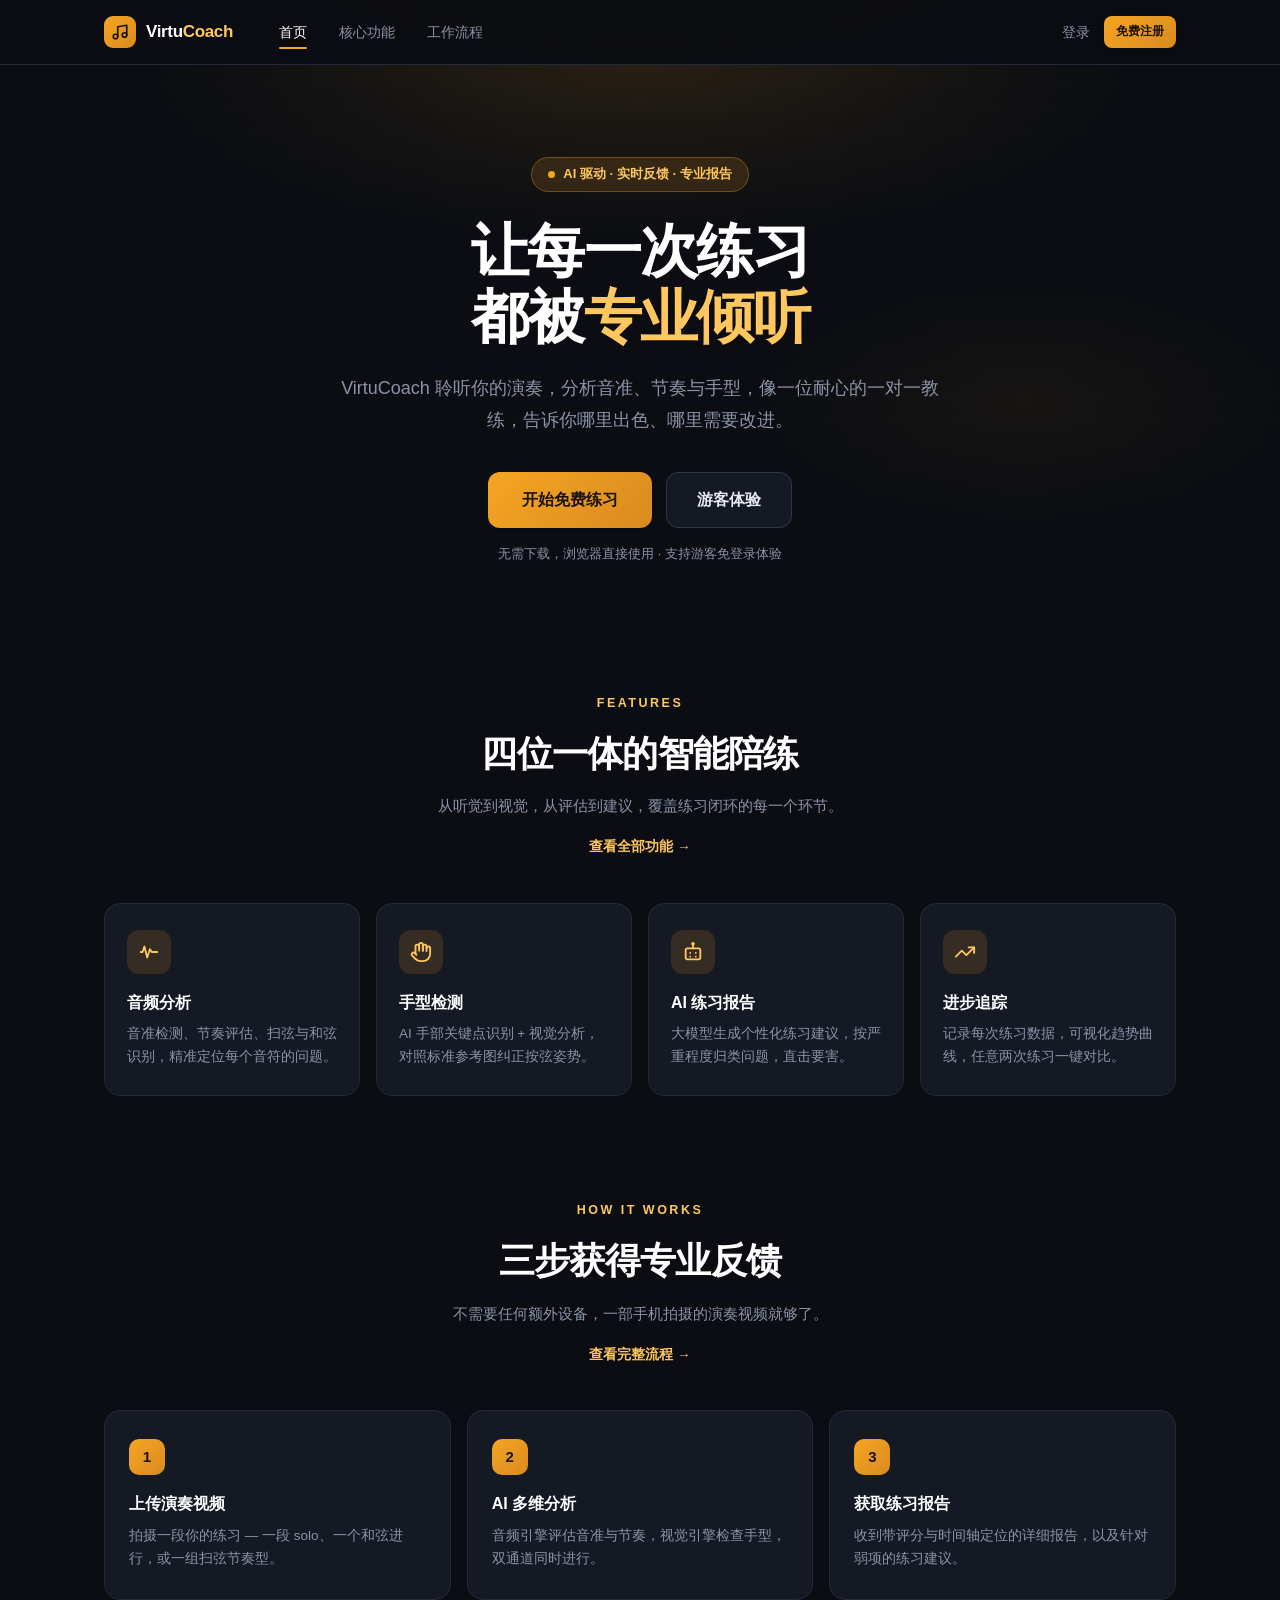
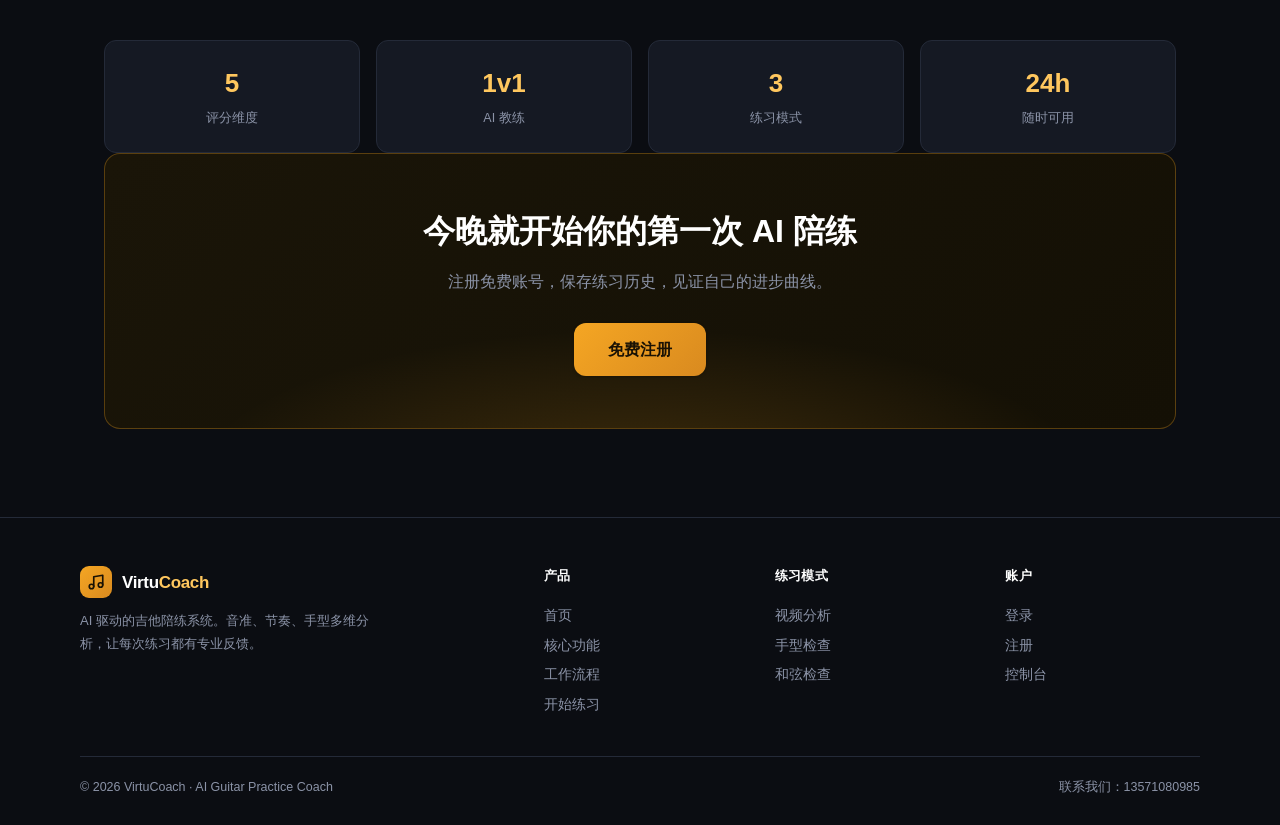
==== commit ff89eab3: "毕业项目同步：后端升级到主项目8/25版本(扫弦/HEVC/手型V4) + 音频提取修复(PyAV/自带ffmpeg) + 启动脚本跟随自身目录可移植" ====
--- a/frontend/index.html
+++ b/frontend/index.html
@@ -1,76 +1,214 @@
-<!DOCTYPE html>
+﻿<!DOCTYPE html>
 <html lang="zh-CN">
 <head>
   <meta charset="UTF-8">
   <meta name="viewport" content="width=device-width, initial-scale=1.0">
-  <title>VirtuCoach - AI 吉他陪练系统</title>
-  <link rel="stylesheet" href="style.css">
-  <style>
-    .landing { text-align:center; padding:60px 20px 40px; }
-    .landing .hero-icon { font-size:64px; margin-bottom:16px; }
-    .landing h1 { font-size:36px; margin:0 0 8px; background:linear-gradient(135deg,var(--primary-light),var(--primary)); -webkit-background-clip:text; -webkit-text-fill-color:transparent; }
-    .landing .tagline { color:var(--text-dim); font-size:18px; margin-bottom:32px; }
-    .landing .hero-btns { display:flex; gap:12px; justify-content:center; flex-wrap:wrap; margin-bottom:48px; }
-    .landing .hero-btns .btn { padding:14px 32px; font-size:16px; border-radius:10px; }
-    .features { display:grid; grid-template-columns:repeat(2, 1fr); gap:16px; max-width:560px; margin:0 auto; }
-    .feature-card { background:var(--card-bg); border:1px solid var(--card-border); border-radius:var(--radius); padding:24px 18px; text-align:center; }
-    .feature-card .ficon { font-size:36px; margin-bottom:10px; }
-    .feature-card h3 { margin:0 0 6px; font-size:16px; }
-    .feature-card p { color:var(--text-dim); font-size:13px; margin:0; }
-    .footer { text-align:center; color:var(--text-dim); font-size:12px; padding:40px 20px; }
-  </style>
+  <title>VirtuCoach — AI 吉他陪练系统</title>
+  <meta name="description" content="上传演奏视频，AI 分析音准、节奏与手型，生成专业练习报告。你的 24 小时私人吉他教练。">
+  <link rel="stylesheet" href="style.css?v=19">
 </head>
 <body>
-  <div class="app">
-    <div class="landing">
-      <div class="hero-icon">🎸</div>
-      <h1>VirtuCoach</h1>
-      <p class="tagline">AI 驱动的吉他陪练系统 — 上传演奏视频，获得专业分析报告</p>
-      <div class="hero-btns" id="heroBtns">
-        <button class="btn btn-primary" onclick="window.location.href='/login.html'">登 录</button>
-        <button class="btn btn-secondary" onclick="window.location.href='/register.html'">注 册</button>
-        <button class="btn btn-secondary" onclick="window.location.href='/analysis.html'">游客体验</button>
-      </div>
-    </div>
-
-    <div class="features">
-      <div class="feature-card">
-        <div class="ficon">🎵</div>
+
+  <!-- ═══ 导航栏 ═══ -->
+  <nav class="site-nav">
+    <div class="site-nav-inner">
+      <a class="brand" href="/">
+        <span class="brand-mark">
+          <svg viewBox="0 0 24 24" fill="none" stroke="currentColor" stroke-width="2.2" stroke-linecap="round" stroke-linejoin="round"><path d="M9 18V5l12-2v13"/><circle cx="6" cy="18" r="3"/><circle cx="18" cy="16" r="3"/></svg>
+        </span>
+        <span class="brand-name">Virtu<em>Coach</em></span>
+      </a>
+      <div class="nav-links">
+        <a class="nav-link active" href="/">首页</a>
+        <a class="nav-link" href="/features.html">核心功能</a>
+        <a class="nav-link" href="/how.html">工作流程</a>
+      </div>
+      <div class="nav-cta" id="navCta">
+        <a class="nav-login" href="/login.html">登录</a>
+        <a class="btn btn-primary btn-sm" href="/register.html">免费注册</a>
+      </div>
+    </div>
+  </nav>
+
+  <!-- ═══ Hero ═══ -->
+  <header class="hero">
+    <div class="hero-badge"><span class="dot"></span>AI 驱动 · 实时反馈 · 专业报告</div>
+    <h1 class="hero-title">让每一次练习<br>都被<span class="grad">专业倾听</span></h1>
+    <p class="hero-sub">VirtuCoach 聆听你的演奏，分析音准、节奏与手型，像一位耐心的一对一教练，告诉你哪里出色、哪里需要改进。</p>
+    <div class="hero-ctas" id="heroBtns">
+      <a class="btn btn-primary btn-hero" href="/register.html">开始免费练习</a>
+      <a class="btn btn-secondary btn-hero-ghost" href="/analysis.html">游客体验</a>
+    </div>
+    <p class="hero-note">无需下载，浏览器直接使用 · 支持游客免登录体验</p>
+  </header>
+
+  <!-- ═══ 核心功能 ═══ -->
+  <section class="section" id="features">
+    <div class="section-head">
+      <div class="eyebrow">Features</div>
+      <h2>四位一体的智能陪练</h2>
+      <p>从听觉到视觉，从评估到建议，覆盖练习闭环的每一个环节。</p>
+      <a class="section-more-link" href="/features.html">查看全部功能 →</a>
+    </div>
+    <div class="features-grid">
+      <div class="feature-card">
+        <div class="feature-icon">
+          <svg viewBox="0 0 24 24" fill="none" stroke="currentColor" stroke-width="2" stroke-linecap="round" stroke-linejoin="round"><path d="M3 12h2l2-6 3 12 3-9 2 3h6"/></svg>
+        </div>
         <h3>音频分析</h3>
-        <p>音准检测、节奏评估、和弦识别，精准定位每个音符的问题</p>
-      </div>
-      <div class="feature-card">
-        <div class="ficon">✋</div>
+        <p>音准检测、节奏评估、扫弦与和弦识别，精准定位每个音符的问题。</p>
+      </div>
+      <div class="feature-card">
+        <div class="feature-icon">
+          <svg viewBox="0 0 24 24" fill="none" stroke="currentColor" stroke-width="2" stroke-linecap="round" stroke-linejoin="round"><path d="M18 11V6a2 2 0 0 0-4 0v5"/><path d="M14 10V4a2 2 0 0 0-4 0v2"/><path d="M10 10.5V6a2 2 0 0 0-4 0v8"/><path d="M18 8a2 2 0 1 1 4 0v6a8 8 0 0 1-8 8h-2c-2.8 0-4.5-.86-5.99-2.34l-3.6-3.6a2 2 0 0 1 2.83-2.82L7 15"/></svg>
+        </div>
         <h3>手型检测</h3>
-        <p>MediaPipe手部关键点 + AI视觉分析，纠正错误按弦姿势</p>
-      </div>
-      <div class="feature-card">
-        <div class="ficon">🤖</div>
-        <h3>AI 报告</h3>
-        <p>DeepSeek生成个性化练习建议，针对性改善演奏技巧</p>
-      </div>
-      <div class="feature-card">
-        <div class="ficon">📈</div>
+        <p>AI 手部关键点识别 + 视觉分析，对照标准参考图纠正按弦姿势。</p>
+      </div>
+      <div class="feature-card">
+        <div class="feature-icon">
+          <svg viewBox="0 0 24 24" fill="none" stroke="currentColor" stroke-width="2" stroke-linecap="round" stroke-linejoin="round"><rect x="4" y="8" width="16" height="12" rx="2"/><path d="M12 8V4"/><circle cx="12" cy="3" r="1"/><path d="M9 13h.01M15 13h.01M9 17h.01M15 17h.01"/></svg>
+        </div>
+        <h3>AI 练习报告</h3>
+        <p>大模型生成个性化练习建议，按严重程度归类问题，直击要害。</p>
+      </div>
+      <div class="feature-card">
+        <div class="feature-icon">
+          <svg viewBox="0 0 24 24" fill="none" stroke="currentColor" stroke-width="2" stroke-linecap="round" stroke-linejoin="round"><polyline points="22 7 13.5 15.5 8.5 10.5 2 17"/><polyline points="16 7 22 7 22 13"/></svg>
+        </div>
         <h3>进步追踪</h3>
-        <p>记录每次练习数据，可视化进步曲线，见证成长</p>
-      </div>
-    </div>
-
-    <div class="footer">
-      VirtuCoach &copy; 2026 · AI Guitar Practice Coach
-    </div>
-
-    <div class="toast" id="toast"></div>
+        <p>记录每次练习数据，可视化趋势曲线，任意两次练习一键对比。</p>
+      </div>
+    </div>
+  </section>
+
+  <!-- ═══ 三步流程 ═══ -->
+  <section class="section tight" id="how">
+    <div class="section-head">
+      <div class="eyebrow">How it works</div>
+      <h2>三步获得专业反馈</h2>
+      <p>不需要任何额外设备，一部手机拍摄的演奏视频就够了。</p>
+      <a class="section-more-link" href="/how.html">查看完整流程 →</a>
+    </div>
+    <div class="how-grid">
+      <div class="how-step">
+        <div class="how-num">1</div>
+        <h3>上传演奏视频</h3>
+        <p>拍摄一段你的练习 — 一段 solo、一个和弦进行，或一组扫弦节奏型。</p>
+      </div>
+      <div class="how-step">
+        <div class="how-num">2</div>
+        <h3>AI 多维分析</h3>
+        <p>音频引擎评估音准与节奏，视觉引擎检查手型，双通道同时进行。</p>
+      </div>
+      <div class="how-step">
+        <div class="how-num">3</div>
+        <h3>获取练习报告</h3>
+        <p>收到带评分与时间轴定位的详细报告，以及针对弱项的练习建议。</p>
+      </div>
+    </div>
+  </section>
+
+  <!-- ═══ 数据指标 ═══ -->
+  <div class="metrics-strip">
+    <div class="metric-cell"><b>5</b><span>评分维度</span></div>
+    <div class="metric-cell"><b>1v1</b><span>AI 教练</span></div>
+    <div class="metric-cell"><b>3</b><span>练习模式</span></div>
+    <div class="metric-cell"><b>24h</b><span>随时可用</span></div>
   </div>
+
+  <!-- ═══ CTA ═══ -->
+  <div class="cta-band">
+    <div class="cta-band-inner">
+      <h2>今晚就开始你的第一次 AI 陪练</h2>
+      <p>注册免费账号，保存练习历史，见证自己的进步曲线。</p>
+      <a class="btn btn-primary btn-hero" href="/register.html">免费注册</a>
+    </div>
+  </div>
+
+  <!-- ═══ 页脚 ═══ -->
+  <footer class="site-footer">
+    <div class="site-footer-inner">
+      <div class="footer-brand">
+        <a class="brand" href="/">
+          <span class="brand-mark">
+            <svg viewBox="0 0 24 24" fill="none" stroke="currentColor" stroke-width="2.2" stroke-linecap="round" stroke-linejoin="round"><path d="M9 18V5l12-2v13"/><circle cx="6" cy="18" r="3"/><circle cx="18" cy="16" r="3"/></svg>
+          </span>
+          <span class="brand-name">Virtu<em>Coach</em></span>
+        </a>
+        <p>AI 驱动的吉他陪练系统。音准、节奏、手型多维分析，让每次练习都有专业反馈。</p>
+      </div>
+      <div class="footer-col">
+        <h5>产品</h5>
+        <a href="/">首页</a>
+        <a href="/features.html">核心功能</a>
+        <a href="/how.html">工作流程</a>
+        <a href="/analysis.html">开始练习</a>
+      </div>
+      <div class="footer-col">
+        <h5>练习模式</h5>
+        <a href="/analysis.html">视频分析</a>
+        <a href="/analysis.html?mode=hand">手型检查</a>
+        <a href="/analysis.html">和弦检查</a>
+      </div>
+      <div class="footer-col">
+        <h5>账户</h5>
+        <a href="/login.html">登录</a>
+        <a href="/register.html">注册</a>
+        <a href="/dashboard.html">控制台</a>
+      </div>
+    </div>
+    <div class="footer-bottom">
+      <span>© 2026 VirtuCoach · AI Guitar Practice Coach</span>
+      <span>联系我们：13571080985</span>
+    </div>
+  </footer>
+
+  <div class="toast" id="toast"></div>
 
   <script src="js/auth.js"></script>
   <script>
     (function () {
       if (VirtuCoach.isLoggedIn()) {
         document.getElementById("heroBtns").innerHTML =
-          '<button class="btn btn-primary" onclick="window.location.href=\'/dashboard.html\'" style="padding:14px 32px;font-size:16px;">进入控制台</button>' +
-          '<button class="btn btn-secondary" onclick="window.location.href=\'/analysis.html\'" style="padding:14px 32px;font-size:16px;">开始练习</button>';
+          '<a class="btn btn-primary btn-hero" href="/dashboard.html">进入控制台</a>' +
+          '<a class="btn btn-secondary btn-hero-ghost" href="/analysis.html">开始练习</a>';
+        document.getElementById("navCta").innerHTML =
+          '<a class="btn btn-primary btn-sm" href="/dashboard.html">进入控制台</a>';
       }
+    })();
+  </script>
+  <script>
+    // 滚动入场：区块从页面下方滑上来（配合 style.css 的 .reveal）
+    (function () {
+      var targets = [];
+      ["features-grid", "how-grid", "metrics-strip"].forEach(function (cls) {
+        var grid = document.getElementsByClassName(cls)[0];
+        if (!grid) return;
+        Array.prototype.forEach.call(grid.children, function (child, i) {
+          child.classList.add("reveal");
+          child.style.transitionDelay = Math.min(i, 3) * 0.08 + "s";
+          targets.push(child);
+        });
+      });
+      document.querySelectorAll(".section-head, .cta-band-inner").forEach(function (el) {
+        el.classList.add("reveal");
+        targets.push(el);
+      });
+
+      if (!("IntersectionObserver" in window)) {
+        targets.forEach(function (el) { el.classList.add("in"); });
+        return;
+      }
+      var io = new IntersectionObserver(function (entries) {
+        entries.forEach(function (entry) {
+          if (entry.isIntersecting) {
+            entry.target.classList.add("in");
+            io.unobserve(entry.target);
+          }
+        });
+      }, { threshold: 0.12, rootMargin: "0px 0px -40px 0px" });
+      targets.forEach(function (el) { io.observe(el); });
     })();
   </script>
 </body>
--- a/frontend/style.css
+++ b/frontend/style.css
@@ -1,37 +1,45 @@
 /* ═══════════════════════════════════════════
-   VirtuCoach-Graduate — 浅色清新音乐主题
+   VirtuCoach-Graduate — 「深夜琴房」深色主题
+   深炭底 × 暖琥珀强调（吉他木料 / 品丝金属联想）
    ═══════════════════════════════════════════ */
 
 /* ── Design Tokens ── */
 :root {
-    --primary: #5c6bc0;
-    --primary-light: #8e99d6;
-    --primary-dark: #3f4a8f;
-    --primary-glow: rgba(92,107,192,0.1);
-    --success: #43a047;
-    --success-light: rgba(67,160,71,0.1);
-    --warning: #f59e0b;
-    --warning-light: rgba(245,158,11,0.1);
-    --danger: #e53935;
-    --danger-light: rgba(229,57,53,0.08);
-    --bg: #e8ecf5;
-    --card-bg: #ffffff;
-    --card-border: #d8dce8;
-    --card-hover: #f3f4fa;
-    --text: #2d2a26;
-    --text-dim: #8c8880;
-    --text-bright: #1a1714;
-    --radius: 14px;
+    --primary: #f5a623;
+    --primary-light: #ffc75e;
+    --primary-dark: #d98a1f;
+    --primary-glow: rgba(245, 166, 35, 0.14);
+    --primary-soft: rgba(245, 166, 35, 0.22);
+    --success: #4ade80;
+    --success-light: rgba(74, 222, 128, 0.12);
+    --warning: #fbbf24;
+    --warning-light: rgba(251, 191, 36, 0.12);
+    --danger: #f87171;
+    --danger-light: rgba(248, 113, 113, 0.12);
+    --info: #60a5fa;
+    --info-light: rgba(96, 165, 250, 0.12);
+    --bg: #0b0d12;
+    --bg-elevated: #10131a;
+    --card-bg: #151923;
+    --card-border: #242a38;
+    --card-border-light: #2e3648;
+    --card-hover: #1a1f2c;
+    --text: #e6e9f0;
+    --text-dim: #8b93a7;
+    --text-bright: #ffffff;
+    --radius: 12px;
     --radius-sm: 8px;
-    --radius-lg: 20px;
-    --shadow-sm: 0 1px 3px rgba(0,0,0,0.04), 0 1px 2px rgba(0,0,0,0.03);
-    --shadow: 0 2px 16px rgba(0,0,0,0.05), 0 1px 4px rgba(0,0,0,0.04);
-    --shadow-lg: 0 8px 32px rgba(0,0,0,0.07), 0 2px 8px rgba(0,0,0,0.04);
+    --radius-lg: 16px;
+    --shadow-sm: 0 1px 3px rgba(0, 0, 0, 0.3), 0 1px 2px rgba(0, 0, 0, 0.2);
+    --shadow: 0 2px 16px rgba(0, 0, 0, 0.35), 0 1px 4px rgba(0, 0, 0, 0.25);
+    --shadow-lg: 0 8px 32px rgba(0, 0, 0, 0.5), 0 2px 8px rgba(0, 0, 0, 0.3);
     --font: -apple-system, BlinkMacSystemFont, "Segoe UI", "PingFang SC", "Microsoft YaHei", "Hiragino Sans GB", sans-serif;
 }
 
 /* ── Reset ── */
 *, *::before, *::after { box-sizing: border-box; margin: 0; padding: 0; }
+
+html { scroll-behavior: smooth; }
 
 body {
     font-family: var(--font);
@@ -39,23 +47,29 @@
     color: var(--text);
     line-height: 1.6;
     min-height: 100vh;
-    /* 五线谱纹理 */
+    /* 顶部暖光晕 + 五线谱暗纹 */
     background-image:
+        radial-gradient(ellipse 80% 40% at 50% -10%, rgba(245, 166, 35, 0.07), transparent 60%),
         repeating-linear-gradient(
             0deg, transparent, transparent 23px,
-            rgba(92,107,192,0.02) 23px, rgba(92,107,192,0.02) 24px
+            rgba(255, 255, 255, 0.012) 23px, rgba(255, 255, 255, 0.012) 24px
         );
-}
-
-.app {
-    max-width: 900px;
-    margin: 0 auto;
-    padding: 20px;
-}
+    background-attachment: fixed;
+}
+
+.app { max-width: 960px; margin: 0 auto; padding: 20px; }
+
+::selection { background: var(--primary-soft); color: var(--text-bright); }
+
+/* 滚动条 */
+::-webkit-scrollbar { width: 10px; height: 10px; }
+::-webkit-scrollbar-track { background: transparent; }
+::-webkit-scrollbar-thumb { background: var(--card-border-light); border-radius: 5px; border: 2px solid var(--bg); }
+::-webkit-scrollbar-thumb:hover { background: #3a4256; }
 
 /* ── Typography ── */
-h1 { font-size: 2rem; font-weight: 700; letter-spacing: -0.02em; }
-h2 { font-size: 1.4rem; font-weight: 600; }
+h1 { font-size: 2rem; font-weight: 700; letter-spacing: -0.02em; color: var(--text-bright); }
+h2 { font-size: 1.4rem; font-weight: 600; color: var(--text-bright); }
 h3 { font-size: 1.1rem; font-weight: 600; color: var(--text-bright); }
 p { color: var(--text-dim); }
 
@@ -67,87 +81,472 @@
     cursor: pointer; transition: all 0.2s ease;
     text-decoration: none; white-space: nowrap;
 }
+.btn:focus-visible { outline: 2px solid var(--primary-light); outline-offset: 2px; }
 .btn:active { transform: scale(0.97); }
+.btn svg { width: 16px; height: 16px; flex-shrink: 0; }
 
 .btn-primary {
     background: linear-gradient(135deg, var(--primary), var(--primary-dark));
-    color: #fff; box-shadow: 0 2px 8px rgba(92,107,192,0.25);
+    color: #1a1204; box-shadow: 0 1px 3px rgba(0, 0, 0, 0.25);
 }
 .btn-primary:hover {
-    box-shadow: 0 4px 16px rgba(92,107,192,0.35);
+    box-shadow: 0 2px 8px rgba(0, 0, 0, 0.3);
     transform: translateY(-1px);
+    filter: brightness(1.04);
 }
 
 .btn-secondary {
     background: var(--card-bg); color: var(--text);
-    border: 1.5px solid var(--card-border);
+    border: 1.5px solid var(--card-border-light);
 }
 .btn-secondary:hover {
-    border-color: var(--primary-light); color: var(--primary);
+    border-color: var(--primary); color: var(--primary-light);
     background: var(--primary-glow);
 }
 
 .btn-record {
-    background: linear-gradient(135deg, #ff5252, #d32f2f);
+    background: linear-gradient(135deg, #ff6b6b, #d64545);
     color: #fff; border-radius: 24px;
-    box-shadow: 0 2px 8px rgba(229,57,53,0.2);
-}
-.btn-record:hover { box-shadow: 0 4px 16px rgba(229,57,53,0.3); transform: translateY(-1px); }
+}
+.btn-record:hover { filter: brightness(1.05); transform: translateY(-1px); }
 
 .btn-small { padding: 6px 14px; font-size: 12px; border-radius: 6px; }
+.btn-sm { padding: 6px 12px; font-size: 12px; }
 
 .btn-danger {
     background: var(--danger-light); color: var(--danger);
-    border: 1px solid rgba(229,57,53,0.2);
-}
-.btn-danger:hover { background: rgba(229,57,53,0.15); }
+    border: 1px solid rgba(248, 113, 113, 0.3);
+}
+.btn-danger:hover { background: rgba(248, 113, 113, 0.2); }
 
 .btn-outline {
-    background: transparent; border: 1.5px solid var(--card-border); color: var(--text);
-}
-
-.btn-sm { padding: 6px 12px; font-size: 12px; }
-
-/* ── Header ── */
+    background: transparent; border: 1.5px solid var(--card-border-light); color: var(--text);
+}
+.btn-outline:hover { border-color: var(--primary); color: var(--primary-light); }
+
+.btn-ghost {
+    background: rgba(255, 255, 255, 0.04); color: var(--text);
+    border: 1px solid var(--card-border-light);
+}
+.btn-ghost:hover { background: rgba(255, 255, 255, 0.08); border-color: var(--card-border-light); }
+
+/* ═══════════════════════════════════════
+   全站导航 / 页脚
+   ═══════════════════════════════════════ */
+.site-nav {
+    position: sticky; top: 0; z-index: 1000;
+    background: rgba(11, 13, 18, 0.82);
+    backdrop-filter: blur(14px); -webkit-backdrop-filter: blur(14px);
+    border-bottom: 1px solid var(--card-border);
+}
+.site-nav-inner {
+    max-width: 1120px; margin: 0 auto; padding: 0 24px;
+    height: 64px; display: flex; align-items: center; gap: 32px;
+}
+.brand { display: flex; align-items: center; gap: 10px; text-decoration: none; }
+.brand-mark {
+    width: 32px; height: 32px; border-radius: 9px; flex-shrink: 0;
+    background: linear-gradient(135deg, var(--primary), var(--primary-dark));
+    display: flex; align-items: center; justify-content: center;
+}
+.brand-mark svg { width: 18px; height: 18px; color: #1a1204; }
+.brand-name {
+    font-size: 17px; font-weight: 700; letter-spacing: -0.02em;
+    color: var(--text-bright);
+}
+.brand-name em { font-style: normal; color: var(--primary-light); }
+
+.nav-links { display: flex; gap: 4px; }
+.nav-link {
+    position: relative; padding: 8px 14px; border-radius: 8px; font-size: 14px;
+    font-weight: 500; color: var(--text-dim); text-decoration: none; transition: color 0.15s;
+}
+.nav-link:hover { color: var(--text); }
+.nav-link::after {
+    content: ""; position: absolute; left: 14px; right: 14px; bottom: 2px; height: 2px;
+    border-radius: 2px; background: var(--primary); transform: scaleX(0);
+    transform-origin: left; transition: transform 0.18s ease;
+}
+.nav-link:hover::after { transform: scaleX(1); }
+.nav-link.active { color: var(--text-bright); }
+.nav-link.active::after { transform: scaleX(1); background: var(--primary); }
+
+.nav-cta { margin-left: auto; display: flex; gap: 14px; align-items: center; }
+.nav-login {
+    font-size: 14px; font-weight: 500; color: var(--text-dim); text-decoration: none;
+    transition: color 0.15s;
+}
+.nav-login:hover { color: var(--text-bright); }
+.nav-user {
+    display: inline-flex; align-items: center; gap: 7px;
+    color: var(--text-dim); font-size: 13.5px;
+    padding: 6px 12px; border-radius: 20px;
+    background: rgba(255, 255, 255, 0.04); border: 1px solid var(--card-border);
+}
+.nav-user .avatar {
+    width: 22px; height: 22px; border-radius: 50%;
+    background: linear-gradient(135deg, var(--primary), var(--primary-dark));
+    color: #1a1204; font-size: 11px; font-weight: 800;
+    display: flex; align-items: center; justify-content: center;
+}
+
+.site-footer { border-top: 1px solid var(--card-border); margin-top: 88px; padding: 48px 24px 0; }
+.site-footer-inner {
+    max-width: 1120px; margin: 0 auto;
+    display: grid; grid-template-columns: 2.2fr 1fr 1fr 1fr; gap: 36px;
+}
+.footer-brand p { font-size: 13px; line-height: 1.7; max-width: 300px; margin-top: 12px; }
+.footer-col h5 {
+    font-size: 13px; color: var(--text-bright); font-weight: 700;
+    margin-bottom: 14px; letter-spacing: 0.3px;
+}
+.footer-col a {
+    display: block; font-size: 13.5px; color: var(--text-dim);
+    text-decoration: none; padding: 4px 0; transition: color 0.15s;
+}
+.footer-col a:hover { color: var(--primary-light); }
+.footer-bottom {
+    max-width: 1120px; margin: 36px auto 0; padding: 20px 0 28px;
+    border-top: 1px solid var(--card-border);
+    display: flex; justify-content: space-between; align-items: center;
+    color: var(--text-dim); font-size: 12.5px; flex-wrap: wrap; gap: 8px;
+}
+
+/* ═══════════════════════════════════════
+   落地页
+   ═══════════════════════════════════════ */
+.hero { position: relative; overflow: hidden; text-align: center; padding: 92px 24px 64px; }
+.hero::before {
+    content: ""; position: absolute; inset: 0; pointer-events: none;
+    background:
+        radial-gradient(ellipse 55% 45% at 50% 0%, rgba(245, 166, 35, 0.1), transparent 70%),
+        radial-gradient(ellipse 30% 30% at 80% 60%, rgba(245, 166, 35, 0.05), transparent 70%);
+}
+.hero > * { position: relative; }
+.hero-badge {
+    display: inline-flex; align-items: center; gap: 8px;
+    padding: 6px 16px; border-radius: 999px;
+    background: var(--primary-glow); border: 1px solid rgba(245, 166, 35, 0.3);
+    color: var(--primary-light); font-size: 13px; font-weight: 600;
+    margin-bottom: 26px;
+}
+.hero-badge .dot {
+    width: 7px; height: 7px; border-radius: 50%; background: var(--primary);
+}
+
+.hero-title {
+    font-size: clamp(34px, 5.2vw, 58px); font-weight: 700;
+    letter-spacing: -0.03em; line-height: 1.15; color: var(--text-bright);
+    max-width: 780px; margin: 0 auto;
+}
+.hero-title .grad { color: var(--primary-light); }
+.hero-sub {
+    font-size: clamp(15px, 1.6vw, 18px); color: var(--text-dim);
+    max-width: 620px; margin: 22px auto 0; line-height: 1.75;
+}
+.hero-ctas { display: flex; gap: 14px; justify-content: center; margin-top: 36px; flex-wrap: wrap; }
+.btn-hero { padding: 14px 34px; font-size: 16px; border-radius: 12px; }
+.btn-hero-ghost { padding: 14px 30px; font-size: 16px; border-radius: 12px; }
+.hero-note { margin-top: 16px; font-size: 13px; color: var(--text-dim); }
+
+
+/* 首屏入场：进入页面时从下往上滑入 */
+.site-nav { animation: navIn 0.5s ease both; }
+@keyframes navIn {
+    from { opacity: 0; transform: translateY(-10px); }
+    to { opacity: 1; transform: translateY(0); }
+}
+.hero-badge, .hero-title, .hero-sub, .hero-ctas, .hero-note {
+    animation: slideUp 0.7s cubic-bezier(0.22, 1, 0.36, 1) both;
+}
+.hero-badge { animation-delay: 0.06s; }
+.hero-title { animation-delay: 0.16s; }
+.hero-sub { animation-delay: 0.28s; }
+.hero-ctas { animation-delay: 0.4s; }
+.hero-note { animation-delay: 0.5s; }
+
+/* 通用 section */
+.section { max-width: 1120px; margin: 0 auto; padding: 64px 24px; }
+.section.tight { padding: 40px 24px; }
+.section-head { text-align: center; margin-bottom: 44px; }
+.section-head .eyebrow {
+    color: var(--primary-light); font-weight: 700; font-size: 12.5px;
+    letter-spacing: 2.5px; text-transform: uppercase; margin-bottom: 12px;
+}
+.section-head h2 { font-size: clamp(26px, 3.4vw, 36px); font-weight: 700; letter-spacing: -0.02em; }
+.section-head p { color: var(--text-dim); margin-top: 12px; font-size: 15px; max-width: 560px; margin-left: auto; margin-right: auto; }
+.section-more-link {
+    display: inline-block; margin-top: 18px; font-size: 13.5px; font-weight: 600;
+    color: var(--primary-light); text-decoration: none; transition: color 0.15s;
+}
+.section-more-link:hover { color: var(--text-bright); }
+
+/* 功能网格 */
+.features-grid { display: grid; grid-template-columns: repeat(4, 1fr); gap: 16px; }
+.feature-card {
+    background: var(--card-bg); border: 1px solid var(--card-border);
+    border-radius: var(--radius-lg); padding: 26px 22px;
+    transition: all 0.25s ease;
+}
+.feature-card:hover {
+    transform: translateY(-3px);
+    border-color: rgba(245, 166, 35, 0.4);
+    background: var(--card-hover);
+    box-shadow: 0 12px 32px rgba(0, 0, 0, 0.35);
+}
+.feature-icon {
+    width: 44px; height: 44px; border-radius: 12px;
+    background: var(--primary-glow); color: var(--primary-light);
+    display: flex; align-items: center; justify-content: center;
+    margin-bottom: 16px;
+}
+.feature-icon svg { width: 22px; height: 22px; }
+.feature-card h3 { font-size: 16px; margin-bottom: 8px; }
+.feature-card p { font-size: 13.5px; line-height: 1.7; }
+
+/* 三步流程 */
+.how-grid { display: grid; grid-template-columns: repeat(3, 1fr); gap: 16px; }
+.how-step {
+    position: relative; background: var(--card-bg);
+    border: 1px solid var(--card-border); border-radius: var(--radius-lg);
+    padding: 28px 24px;
+}
+.how-num {
+    width: 36px; height: 36px; border-radius: 10px;
+    background: linear-gradient(135deg, var(--primary), var(--primary-dark));
+    color: #1a1204; font-weight: 700; font-size: 15px;
+    display: flex; align-items: center; justify-content: center;
+    margin-bottom: 16px;
+}
+.how-step h3 { font-size: 16px; margin-bottom: 8px; }
+.how-step p { font-size: 13.5px; line-height: 1.7; }
+
+/* 数据条（落地页指标） */
+.metrics-strip {
+    max-width: 1120px; margin: 0 auto; padding: 0 24px;
+    display: grid; grid-template-columns: repeat(4, 1fr); gap: 16px;
+}
+.metric-cell {
+    text-align: center; padding: 22px 12px;
+    background: var(--card-bg); border: 1px solid var(--card-border);
+    border-radius: var(--radius);
+}
+.metric-cell b { display: block; font-size: 26px; font-weight: 700; color: var(--primary-light); }
+.metric-cell span { font-size: 12.5px; color: var(--text-dim); }
+
+/* CTA 区 */
+.cta-band {
+    max-width: 1120px; margin: 0 auto 88px; padding: 0 24px;
+}
+.cta-band-inner {
+    position: relative; overflow: hidden;
+    background: linear-gradient(135deg, #1a1508, #141005);
+    border: 1px solid rgba(245, 166, 35, 0.3);
+    border-radius: var(--radius-lg);
+    padding: 52px 32px; text-align: center;
+}
+.cta-band-inner::before {
+    content: ""; position: absolute; inset: 0;
+    background: radial-gradient(ellipse 60% 80% at 50% 120%, rgba(245, 166, 35, 0.18), transparent 70%);
+    pointer-events: none;
+}
+.cta-band-inner > * { position: relative; }
+.cta-band h2 { font-size: clamp(24px, 3vw, 32px); font-weight: 700; }
+.cta-band p { color: var(--text-dim); margin: 12px 0 28px; }
+
+/* ═══════════════════════════════════════
+   登录 / 注册（分屏）
+   ═══════════════════════════════════════ */
+.auth-split { display: grid; grid-template-columns: 1.05fr 1fr; min-height: 100vh; }
+.auth-brand {
+    position: relative; overflow: hidden;
+    display: flex; flex-direction: column; justify-content: center;
+    padding: 64px 56px;
+    background:
+        radial-gradient(ellipse 70% 50% at 20% 10%, rgba(245, 166, 35, 0.09), transparent 60%),
+        radial-gradient(ellipse 50% 40% at 90% 90%, rgba(245, 166, 35, 0.06), transparent 60%),
+        var(--bg-elevated);
+    border-right: 1px solid var(--card-border);
+}
+.auth-brand .brand { margin-bottom: 48px; }
+.auth-brand h2 { font-size: 30px; font-weight: 700; letter-spacing: -0.02em; line-height: 1.3; max-width: 420px; }
+.auth-brand h2 .grad { color: var(--primary-light); }
+.auth-brand > p { margin-top: 16px; max-width: 400px; font-size: 15px; line-height: 1.8; }
+.auth-brand-points { margin-top: 44px; display: flex; flex-direction: column; gap: 12px; }
+.auth-brand-points span {
+    display: flex; align-items: center; gap: 10px;
+    font-size: 14px; color: var(--text-dim);
+}
+.auth-brand-points svg { width: 17px; height: 17px; color: var(--primary-light); flex-shrink: 0; }
+.auth-form-side { display: flex; align-items: center; justify-content: center; padding: 48px 24px; }
+
+.auth-card {
+    width: 100%; max-width: 400px;
+    background: var(--card-bg); border: 1px solid var(--card-border);
+    border-radius: var(--radius-lg); padding: 36px 32px;
+    box-shadow: var(--shadow-lg);
+}
+.auth-card .form-title { font-size: 22px; font-weight: 700; color: var(--text-bright); margin-bottom: 4px; }
+.auth-card .subtitle { color: var(--text-dim); margin-bottom: 26px; font-size: 14px; }
+.auth-back {
+    display: inline-flex; align-items: center; gap: 6px;
+    margin-bottom: 22px; font-size: 13px; font-weight: 600;
+    color: var(--text-dim); text-decoration: none; transition: color 0.15s;
+}
+.auth-back svg { width: 15px; height: 15px; }
+.auth-back:hover { color: var(--primary-light); }
+
+.form-group { margin-bottom: 16px; }
+.form-group label { display: block; margin-bottom: 6px; font-size: 13px; font-weight: 600; color: var(--text-dim); }
+.form-group input {
+    width: 100%; padding: 11px 14px; border-radius: var(--radius-sm);
+    border: 1.5px solid var(--card-border-light); background: var(--bg-elevated);
+    color: var(--text); font-size: 15px; font-family: var(--font);
+    transition: border-color 0.15s, box-shadow 0.15s;
+}
+.form-group input::placeholder { color: #5a6275; }
+.form-group input:focus {
+    outline: none; border-color: var(--primary);
+    box-shadow: 0 0 0 3px var(--primary-glow);
+}
+.auth-error {
+    color: var(--danger); font-size: 13px; margin-bottom: 12px;
+    display: none; padding: 10px 14px; border-radius: var(--radius-sm);
+    background: var(--danger-light); border: 1px solid rgba(248, 113, 113, 0.25);
+}
+.auth-link { text-align: center; margin-top: 18px; font-size: 14px; color: var(--text-dim); }
+.auth-link a { color: var(--primary-light); text-decoration: none; font-weight: 600; }
+.auth-link a:hover { text-decoration: underline; }
+.btn-full { width: 100%; padding: 12px; font-size: 15px; }
+.pw-wrap { position: relative; }
+.pw-toggle {
+    position: absolute; right: 12px; top: 50%; transform: translateY(-50%);
+    background: none; border: none; color: var(--text-dim); cursor: pointer;
+    font-size: 14px; padding: 4px; border-radius: 4px;
+}
+.pw-toggle svg { width: 16px; height: 16px; display: block; }
+.pw-toggle:hover { color: var(--text); }
+.field-hint { font-size: 11.5px; color: var(--text-dim); margin-top: 4px; }
+.field-error { font-size: 11.5px; color: var(--danger); margin-top: 3px; display: none; }
+.field-status { margin-left: 6px; font-size: 13px; font-weight: 700; }
+.field-status.ok { color: var(--success); }
+.field-status.bad { color: var(--danger); }
+
+/* ═══════════════════════════════════════
+   应用页顶栏（analysis / dashboard 旧 .header）
+   ═══════════════════════════════════════ */
 .header {
     display: flex; align-items: center; gap: 14px;
-    padding: 16px 20px; background: var(--card-bg);
+    padding: 14px 20px; background: rgba(21, 25, 35, 0.85);
+    backdrop-filter: blur(10px); -webkit-backdrop-filter: blur(10px);
     border: 1px solid var(--card-border); border-radius: var(--radius);
     box-shadow: var(--shadow-sm); margin-bottom: 20px;
-}
+    position: sticky; top: 12px; z-index: 900;
+}
+.header .subtitle { color: var(--text-dim); font-size: 13px; }
 
 .logo {
-    font-size: 22px; font-weight: 800; letter-spacing: -0.02em;
-    background: linear-gradient(135deg, var(--primary), var(--primary-dark));
-    -webkit-background-clip: text; -webkit-text-fill-color: transparent;
-    background-clip: text;
-}
-
-.subtitle { color: var(--text-dim); font-size: 13px; }
+    font-size: 22px; font-weight: 700; letter-spacing: -0.02em;
+    color: var(--primary-light);
+}
+.nav-bar {
+    display: flex; align-items: center; gap: 16px;
+    padding: 14px 20px; background: rgba(21, 25, 35, 0.85);
+    backdrop-filter: blur(10px); -webkit-backdrop-filter: blur(10px);
+    border: 1px solid var(--card-border); border-radius: var(--radius);
+    margin-bottom: 20px; flex-wrap: wrap;
+    position: sticky; top: 12px; z-index: 900;
+}
+.nav-bar .nav-logo {
+    display: inline-flex; align-items: center; gap: 8px;
+    font-size: 20px; font-weight: 700; text-decoration: none;
+    color: var(--primary-light);
+}
+.nav-bar .nav-logo svg {
+    width: 20px; height: 20px;
+    color: var(--primary-light);
+    flex-shrink: 0;
+}
+.nav-bar .nav-user { color: var(--text-dim); font-size: 14px; margin-left: 12px; }
+.nav-bar .nav-links { display: flex; gap: 8px; }
 
 .status-badge {
     padding: 4px 12px; border-radius: 12px; font-size: 12px; font-weight: 600;
-    background: var(--primary-glow); color: var(--primary-dark);
+    background: var(--primary-glow); color: var(--primary-light);
 }
 .status-badge.ready { background: var(--success-light); color: var(--success); }
 .status-badge.error { background: var(--danger-light); color: var(--danger); }
 
-/* ── Cards ── */
+/* ═══════════════════════════════════════
+   卡片
+   ═══════════════════════════════════════ */
 .progress-card, .score-card, .summary-card, .report-card, .error-list-card,
 .hand-result-card, .auth-card {
     background: var(--card-bg); border: 1px solid var(--card-border);
     border-radius: var(--radius); box-shadow: var(--shadow-sm);
     padding: 24px; margin-bottom: 16px;
 }
-
-.score-card { padding: 18px 16px; text-align: center; }
-.score-card.main-score { background: linear-gradient(135deg, var(--primary), var(--primary-dark)); color: #fff; border: none; }
-.score-card.main-score .score-label { color: rgba(255,255,255,0.8); }
-
-.score-number { font-size: 42px; font-weight: 800; line-height: 1.1; }
+.report-card h3, .error-list-card h3 {
+    display: flex; align-items: center; gap: 8px;
+    margin-bottom: 14px;
+}
+.report-card h3 svg, .error-list-card h3 svg { width: 18px; height: 18px; color: var(--primary-light); }
+.hand-result-card h3 svg,
+.hand-issue-detail-list h4 svg,
+.snapshot-inline h4 svg { width: 18px; height: 18px; color: var(--primary-light); }
+
+.summary-card { font-size: 15px; line-height: 1.8; color: var(--text); }
+
+/* ── 评分卡片 ── */
+.score-card {
+    --p: 0;
+    padding: 20px 16px 18px; text-align: center; position: relative;
+    background: var(--card-bg); border: 1px solid var(--card-border);
+    border-radius: var(--radius); box-shadow: var(--shadow-sm);
+    transition: box-shadow 0.25s ease, transform 0.25s ease;
+}
+.score-card:hover { box-shadow: 0 6px 20px rgba(0, 0, 0, 0.35); transform: translateY(-2px); }
+
+/* 主评分：环形仪表盘 */
+.score-card.main-score {
+    display: flex; flex-direction: column; align-items: center; justify-content: center;
+    gap: 4px; padding: 30px 20px; min-height: 172px;
+}
+.score-card.main-score::before {
+    content: "";
+    position: absolute; top: 50%; left: 50%;
+    width: 132px; height: 132px; transform: translate(-50%, -50%);
+    border-radius: 50%;
+    background: conic-gradient(from -90deg, var(--primary-light) calc(var(--p) * 1%), rgba(255, 255, 255, 0.06) 0);
+    -webkit-mask: radial-gradient(closest-side, transparent calc(100% - 8px), #000 calc(100% - 7px));
+            mask: radial-gradient(closest-side, transparent calc(100% - 8px), #000 calc(100% - 7px));
+}
+.score-card.main-score .score-number,
+.score-card.main-score .score-label { position: relative; z-index: 1; }
+
+/* 子评分：数字 + 底部进度条 */
+.score-card:not(.main-score)::after {
+    content: "";
+    display: block; height: 5px; margin: 12px auto 0; border-radius: 999px;
+    background:
+        linear-gradient(90deg, var(--primary-dark), var(--primary-light)) 0 0 / calc(var(--p) * 1%) 100% no-repeat,
+        rgba(255, 255, 255, 0.08);
+}
+
+.score-number {
+    font-size: 40px; font-weight: 700; line-height: 1.1;
+    color: var(--text-bright); font-variant-numeric: tabular-nums;
+}
+.main-score .score-number { font-size: 50px; color: var(--primary-light); }
 .score-number.small { font-size: 28px; }
-.score-label { font-size: 12px; color: var(--text-dim); margin-top: 4px; text-transform: uppercase; letter-spacing: 0.5px; }
-.main-score .score-number { color: #fff; }
+.score-label {
+    font-size: 11.5px; color: var(--text-dim); margin-top: 6px;
+    text-transform: uppercase; letter-spacing: 1px;
+}
+.main-score .score-label { color: var(--text); margin-top: 0; }
+
+/* ── Main Content ── */
+.main { display: block; }
 
 /* ── Mode Switcher ── */
 .mode-switcher {
@@ -155,45 +554,79 @@
     border: 1px solid var(--card-border); border-radius: var(--radius);
     padding: 5px; margin-bottom: 20px;
 }
-
 .mode-btn {
-    flex: 1; padding: 10px 16px; border: none; border-radius: 10px;
+    flex: 1; padding: 11px 16px; border: none; border-radius: 10px;
     font-size: 14px; font-weight: 600; font-family: var(--font);
     background: transparent; color: var(--text-dim); cursor: pointer;
     transition: all 0.2s ease;
-}
+    display: inline-flex; align-items: center; justify-content: center; gap: 8px;
+}
+.mode-btn svg { width: 16px; height: 16px; }
 .mode-btn.active {
-    background: var(--primary); color: #fff;
-    box-shadow: 0 2px 8px rgba(92,107,192,0.25);
-}
-.mode-btn:hover:not(.active) { color: var(--primary); background: var(--primary-glow); }
+    background: linear-gradient(135deg, var(--primary), var(--primary-dark));
+    color: #1a1204;
+}
+.mode-btn:hover:not(.active) { color: var(--primary-light); background: var(--primary-glow); }
 .mode-icon { font-size: 16px; }
 
 /* ── Upload Box ── */
+.upload-section { margin-bottom: 8px; }
+.upload-mode-panel { animation: fadeUp 0.35s ease both; }
+.result-section { animation: slideUp 0.5s cubic-bezier(0.22, 1, 0.36, 1) both; }
+@keyframes fadeUp {
+    from { opacity: 0; transform: translateY(10px); }
+    to { opacity: 1; transform: translateY(0); }
+}
+@keyframes slideUp {
+    from { opacity: 0; transform: translateY(32px); }
+    to { opacity: 1; transform: translateY(0); }
+}
+
+/* 滚动入场：从页面下方滑上来（配合 index.html 的 IntersectionObserver） */
+.reveal {
+    opacity: 0; transform: translateY(30px);
+    transition: opacity 0.6s cubic-bezier(0.22, 1, 0.36, 1), transform 0.6s cubic-bezier(0.22, 1, 0.36, 1);
+}
+.reveal.in { opacity: 1; transform: none; }
+.reveal-d1 { transition-delay: 0.08s; }
+.reveal-d2 { transition-delay: 0.16s; }
+.reveal-d3 { transition-delay: 0.24s; }
+@media (prefers-reduced-motion: reduce) {
+    .reveal { opacity: 1; transform: none; transition: none; }
+}
 .upload-box {
-    background: var(--card-bg); border: 2px dashed var(--card-border);
-    border-radius: var(--radius-lg); padding: 40px 24px; text-align: center;
-    margin-bottom: 20px; transition: border-color 0.2s;
-}
-.upload-box:hover { border-color: var(--primary-light); }
+    background: var(--card-bg); border: 2px dashed var(--card-border-light);
+    border-radius: var(--radius-lg); padding: 44px 24px; text-align: center;
+    margin-bottom: 20px; transition: all 0.2s;
+}
+.upload-box:hover, .upload-box.dragover {
+    border-color: var(--primary);
+    background: linear-gradient(180deg, var(--primary-glow), var(--card-bg) 60%);
+}
 .upload-icon { font-size: 48px; margin-bottom: 12px; }
-.upload-hint { color: var(--text-dim); font-size: 14px; }
-.upload-subhint { color: var(--text-dim); font-size: 12px; margin-top: 4px; }
+.upload-icon svg { width: 52px; height: 52px; color: var(--primary-light); }
+.upload-hint { color: var(--text); font-size: 15px; font-weight: 600; }
+.upload-subhint { color: var(--text-dim); font-size: 12.5px; margin-top: 4px; }
 
 .upload-options {
     display: flex; gap: 16px; align-items: flex-end; flex-wrap: wrap;
     justify-content: center; margin-top: 20px;
 }
-.option-group { display: flex; flex-direction: column; gap: 4px; }
-.option-group label { font-size: 12px; color: var(--text-dim); font-weight: 600; text-transform: uppercase; letter-spacing: 0.5px; }
+.option-group { display: flex; flex-direction: column; gap: 5px; }
+.option-group label {
+    font-size: 11.5px; color: var(--text-dim); font-weight: 700;
+    text-transform: uppercase; letter-spacing: 0.5px;
+    display: flex; align-items: center; gap: 6px;
+}
+.option-group label svg { width: 14px; height: 14px; }
 .option-group select, .option-group input[type="text"] {
     padding: 10px 14px; border-radius: var(--radius-sm);
-    border: 1.5px solid var(--card-border); background: var(--bg);
+    border: 1.5px solid var(--card-border-light); background: var(--bg-elevated);
     color: var(--text); font-size: 14px; font-family: var(--font);
-    min-width: 120px;
+    min-width: 120px; transition: border-color 0.15s, box-shadow 0.15s;
 }
 .option-group select:focus, .option-group input:focus {
-    outline: none; border-color: var(--primary-light);
+    outline: none; border-color: var(--primary);
     box-shadow: 0 0 0 3px var(--primary-glow);
 }
 
@@ -207,37 +640,50 @@
 .progress-header { display: flex; align-items: center; justify-content: space-between; margin-bottom: 12px; }
 .progress-status {
     padding: 3px 10px; border-radius: 10px; font-size: 12px; font-weight: 600;
-    background: var(--primary-glow); color: var(--primary-dark);
-}
+    background: var(--primary-glow); color: var(--primary-light);
+}
+.progress-title-wrap { display: flex; align-items: center; gap: 10px; }
+.progress-title-wrap h3 { margin: 0; }
+.spinner {
+    display: inline-block; width: 16px; height: 16px; flex-shrink: 0;
+    border: 2px solid rgba(245, 166, 35, 0.25);
+    border-top-color: var(--primary-light);
+    border-radius: 50%;
+    animation: spin 0.8s linear infinite;
+}
+@keyframes spin { to { transform: rotate(360deg); } }
 .progress-bar-container {
-    height: 8px; background: var(--bg); border-radius: 4px; overflow: hidden; margin-bottom: 8px;
+    height: 8px; background: var(--bg-elevated); border-radius: 4px; overflow: hidden; margin-bottom: 8px;
+    border: 1px solid var(--card-border);
 }
 .progress-bar {
-    height: 100%; background: linear-gradient(90deg, var(--primary), var(--primary-light));
+    height: 100%; background: linear-gradient(90deg, var(--primary-dark), var(--primary-light));
     border-radius: 4px; transition: width 0.4s ease;
 }
 .progress-message { color: var(--text-dim); font-size: 13px; }
-.progress-timing { display: flex; gap: 20px; margin-top: 12px; font-size: 13px; color: var(--text-dim); }
-.progress-timing b { color: var(--primary-dark); }
-
-.progress-steps {
-    display: grid; grid-template-columns: repeat(4, 1fr); gap: 8px; margin-top: 16px;
-}
+.progress-timing { display: flex; gap: 20px; margin-top: 12px; font-size: 13px; color: var(--text-dim); flex-wrap: wrap; }
+.progress-timing b { color: var(--primary-light); }
+
+.progress-steps { display: grid; grid-template-columns: repeat(4, 1fr); gap: 8px; margin-top: 16px; }
 .step {
-    display: flex; flex-direction: column; align-items: center; gap: 2px;
-    padding: 10px 6px; border-radius: var(--radius-sm);
-    background: var(--bg); font-size: 11px; color: var(--text-dim);
-    transition: all 0.3s ease;
-}
-.step.active { background: var(--primary-glow); color: var(--primary-dark); }
-.step.done { background: var(--success-light); color: var(--success); }
-.step-icon { font-size: 18px; }
+    display: flex; flex-direction: column; align-items: center; gap: 3px;
+    padding: 12px 6px 10px; border-radius: var(--radius-sm);
+    background: var(--bg-elevated); border: 1px solid var(--card-border);
+    font-size: 11px; color: var(--text-dim); transition: all 0.3s ease;
+}
+.step.active {
+    background: var(--primary-glow); color: var(--primary-light);
+    border-color: rgba(245, 166, 35, 0.35);
+}
+.step.done { background: var(--success-light); color: var(--success); border-color: rgba(74, 222, 128, 0.3); }
+.step-icon { font-size: 18px; display: flex; }
+.step-icon svg { width: 20px; height: 20px; }
+.step-text { font-weight: 600; letter-spacing: 0.2px; }
 .step-check { font-size: 12px; }
 
 /* ── Score Overview ── */
 .score-overview {
-    display: grid;
-    grid-template-columns: 2fr 1fr 1fr 1fr;
+    display: grid; grid-template-columns: 2fr 1fr 1fr 1fr;
     gap: 12px; margin-bottom: 16px;
 }
 
@@ -255,34 +701,70 @@
     color: var(--text-dim); cursor: pointer;
     border-bottom: 2px solid transparent; margin-bottom: -2px;
     transition: all 0.2s;
-}
-.tab.active { color: var(--primary); border-bottom-color: var(--primary); }
+    display: inline-flex; align-items: center; gap: 6px;
+}
+.tab svg { width: 14px; height: 14px; }
+.tab.active { color: var(--primary-light); border-bottom-color: var(--primary); }
 .tab:hover:not(.active) { color: var(--text); }
+.tab-content { animation: fadeUp 0.25s ease both; }
 
 /* ── Lists ── */
 ul { list-style: none; padding: 0; }
 li { padding: 6px 0; font-size: 14px; }
 
 /* ── Severity ── */
-.severity-legend { display: flex; gap: 14px; margin-bottom: 10px; font-size: 13px; }
+.severity-legend { display: flex; gap: 14px; margin-bottom: 10px; font-size: 13px; flex-wrap: wrap; }
 .legend-item { display: flex; align-items: center; gap: 4px; }
 .legend-dot { display: inline-block; width: 10px; height: 10px; border-radius: 50%; }
 .legend-dot.critical { background: var(--danger); }
 .legend-dot.minor { background: var(--warning); }
 .legend-dot.cosmetic { background: var(--primary-light); }
 
-.severity-critical { border-left: 3px solid var(--danger); background: var(--danger-light); padding: 8px 12px; border-radius: 0 6px 6px 0; margin: 4px 0; }
-.severity-minor { border-left: 3px solid var(--warning); background: var(--warning-light); padding: 8px 12px; border-radius: 0 6px 6px 0; margin: 4px 0; }
-.severity-cosmetic { border-left: 3px solid var(--primary-light); background: var(--primary-glow); padding: 8px 12px; border-radius: 0 6px 6px 0; margin: 4px 0; }
+.severity-critical, .severity-minor, .severity-cosmetic {
+    border-left: 4px solid var(--primary-light);
+    padding: 10px 14px; margin: 6px 0;
+    border-radius: 0 8px 8px 0;
+    font-size: 14px; line-height: 1.65;
+    color: var(--text);
+}
+.severity-critical { border-left-color: var(--danger); background: var(--danger-light); }
+.severity-critical b { color: var(--danger); }
+.severity-minor { border-left-color: var(--warning); background: var(--warning-light); }
+.severity-minor b { color: var(--warning); }
+.severity-cosmetic { border-left-color: var(--primary-light); background: var(--primary-glow); }
+.severity-cosmetic b { color: var(--primary-light); }
+.err-time { color: var(--text-dim); font-size: 12.5px; margin-left: 6px; white-space: nowrap; }
+.err-time.seekable { cursor: pointer; text-decoration: underline dotted; }
+.err-time.seekable:hover { color: var(--primary-light); }
+
+/* ── 原视频回放芯片 ── */
+.marker-chip {
+    display: inline-flex; align-items: center; gap: 4px;
+    padding: 6px 12px; border-radius: 999px; cursor: pointer;
+    border: 1px solid var(--card-border-light); background: var(--bg-elevated);
+    color: var(--text); font-size: 13px; transition: all 0.15s;
+}
+.marker-chip:hover { border-color: var(--primary); color: var(--primary-light); background: var(--primary-glow); }
+.marker-chip.active { border-color: var(--primary); background: var(--primary); color: #1a1204; }
 
 /* ── Report ── */
-.report-content { line-height: 1.7; font-size: 14px; }
-.report-content h2 { font-size: 16px; margin: 16px 0 8px; color: var(--primary-dark); }
-.report-content h3 { font-size: 14px; margin: 12px 0 6px; }
+.report-content { line-height: 1.85; font-size: 15px; color: var(--text); }
+.report-content p { color: var(--text); margin: 8px 0; }
+.report-content h2 {
+    font-size: 17px; font-weight: 700; color: var(--primary-light);
+    margin: 24px 0 10px; padding-bottom: 7px;
+    border-bottom: 1px solid var(--card-border);
+}
+.report-content h2:first-child { margin-top: 4px; }
+.report-content h3 { font-size: 15px; font-weight: 600; color: var(--primary-light); margin: 18px 0 8px; }
+.report-content ul { list-style: disc; padding-left: 24px; margin: 8px 0; }
+.report-content li { font-size: 15px; color: var(--text); padding: 3px 0; line-height: 1.75; }
+.report-content strong { color: var(--text-bright); font-weight: 700; }
+.report-content hr { border: none; border-top: 1px dashed var(--card-border-light); margin: 20px 0; }
 .report-content blockquote {
-    border-left: 3px solid var(--primary-light); padding: 8px 14px;
-    margin: 8px 0; background: var(--primary-glow); border-radius: 0 6px 6px 0;
-    font-size: 13px;
+    border-left: 4px solid var(--primary); padding: 10px 16px;
+    margin: 10px 0; background: var(--primary-glow); border-radius: 0 8px 8px 0;
+    font-size: 14px; color: var(--text); line-height: 1.75;
 }
 .report-content blockquote.issue-quote { border-left-color: var(--danger); background: var(--danger-light); }
 .report-content blockquote.good-quote { border-left-color: var(--success); background: var(--success-light); }
@@ -290,7 +772,9 @@
 /* ── Actions ── */
 .actions { display: flex; gap: 10px; margin-top: 20px; justify-content: center; flex-wrap: wrap; }
 
-/* ── Chat ── */
+/* ═══════════════════════════════════════
+   AI 聊天
+   ═══════════════════════════════════════ */
 .chat-card {
     background: var(--card-bg); border: 1px solid var(--card-border);
     border-radius: var(--radius); box-shadow: var(--shadow-sm);
@@ -299,53 +783,77 @@
 .chat-messages { max-height: 400px; overflow-y: auto; margin-bottom: 12px; }
 .msg-bubble {
     padding: 10px 14px; border-radius: 12px; margin: 6px 0; max-width: 85%;
-    font-size: 14px; line-height: 1.5;
-}
-.msg-bubble.user { background: var(--primary); color: #fff; margin-left: auto; border-bottom-right-radius: 4px; }
-.msg-bubble.ai { background: var(--bg); color: var(--text); border-bottom-left-radius: 4px; }
+    font-size: 14px; line-height: 1.5; align-self: flex-start;
+}
+.msg-bubble.user {
+    background: linear-gradient(135deg, var(--primary), var(--primary-dark));
+    color: #1a1204; align-self: flex-end; border-bottom-right-radius: 4px;
+    font-weight: 500;
+}
+.msg-bubble.ai { background: var(--bg-elevated); color: var(--text); border-bottom-left-radius: 4px; border: 1px solid var(--card-border); }
+.msg-bubble.ai h2 { font-size: 15px; margin: 10px 0 6px 0; padding-bottom: 4px; border-bottom: 1px solid var(--card-border); color: var(--text-bright); }
+.msg-bubble.ai h3 { font-size: 14px; margin: 8px 0 4px 0; color: var(--primary-light); }
+.msg-bubble.ai p { margin: 4px 0; font-size: 14px; line-height: 1.7; color: var(--text); }
+.msg-bubble.ai ul { padding-left: 1.5em; margin: 4px 0; }
+.msg-bubble.ai li { margin: 2px 0; font-size: 14px; line-height: 1.6; color: var(--text); }
+.msg-bubble.ai strong { font-weight: 700; color: var(--text-bright); }
+.msg-bubble.ai code {
+    font-size: 13px; background: var(--card-bg); padding: 1px 5px; border-radius: 4px;
+    color: var(--primary-light); border: 1px solid var(--card-border);
+}
+.msg-bubble.ai blockquote {
+    border-left: 3px solid var(--primary); padding: 4px 10px; margin: 6px 0;
+    background: var(--card-hover); font-size: 14px; line-height: 1.6; color: var(--text);
+}
+.msg-bubble.ai blockquote.issue-quote { border-left-color: var(--danger); background: var(--danger-light); }
+.msg-bubble.ai blockquote.good-quote { border-left-color: var(--success); background: var(--success-light); }
+.msg-bubble.ai hr { border: none; border-top: 1px solid var(--card-border); margin: 8px 0; }
+.typing-dots { display: inline-flex; gap: 3px; align-items: center; padding: 2px 1px; }
+.typing-dots span {
+    width: 5px; height: 5px; border-radius: 50%;
+    background: var(--primary-light);
+    animation: typingBounce 1.2s infinite ease-in-out;
+}
+.typing-dots span:nth-child(2) { animation-delay: 0.15s; }
+.typing-dots span:nth-child(3) { animation-delay: 0.3s; }
+@keyframes typingBounce {
+    0%, 60%, 100% { transform: translateY(0); opacity: 0.4; }
+    30% { transform: translateY(-3px); opacity: 1; }
+}
 .chat-input-area { display: flex; gap: 8px; }
 .chat-input-area input {
     flex: 1; padding: 10px 14px; border-radius: var(--radius-sm);
-    border: 1.5px solid var(--card-border); background: var(--bg);
-    font-size: 14px; font-family: var(--font);
-}
-.chat-input-area input:focus { outline: none; border-color: var(--primary-light); }
+    border: 1.5px solid var(--card-border-light); background: var(--bg-elevated);
+    font-size: 14px; font-family: var(--font); color: var(--text);
+}
+.chat-input-area input:focus { outline: none; border-color: var(--primary); }
 
 /* ── AI Chat Sidebar ── */
 .chat-sidebar-toggle {
     position: fixed; right: 0; top: 40%;
     transform: translateY(-50%);
-    background: linear-gradient(135deg, #5c6bc0, #7c4dff);
-    color: #fff; border: none; cursor: pointer;
+    background: linear-gradient(180deg, var(--primary), var(--primary-dark));
+    color: #1a1204; border: none; cursor: pointer;
     padding: 14px 8px; border-radius: 12px 0 0 12px;
     font-size: 13px; font-weight: 700; writing-mode: vertical-rl;
     letter-spacing: 2px; z-index: 900;
-    box-shadow: -2px 2px 12px rgba(92,107,192,0.25);
-    transition: all 0.2s; display: none;
-}
-.chat-sidebar-toggle:hover {
-    background: linear-gradient(135deg, #6f7dd4, #9260ff);
-    box-shadow: -4px 2px 20px rgba(92,107,192,0.35);
-    padding-right: 14px;
-}
-.chat-sidebar-toggle .sparkle {
-    position: absolute; top: -6px; right: 4px;
-    font-size: 10px; animation: sparklePulse 2s infinite;
-}
-@keyframes sparklePulse {
-    0%, 100% { opacity: 0.4; }
-    50% { opacity: 1; }
-}
+    box-shadow: 0 2px 8px rgba(0, 0, 0, 0.35);
+    transition: all 0.2s;
+}
+.chat-sidebar-toggle:hover { filter: brightness(1.1); box-shadow: 0 4px 12px rgba(0, 0, 0, 0.45); padding-right: 14px; }
 .chat-panel-overlay {
-    position: fixed; inset: 0; background: rgba(0,0,0,0.3); z-index: 1050;
+    position: fixed; inset: 0; background: transparent; z-index: 1050;
     display: none; align-items: stretch; justify-content: flex-end;
+    pointer-events: none;
 }
 .chat-panel-overlay.active { display: flex; }
 .chat-panel {
     width: 440px; max-width: 92vw; height: 100%;
     background: var(--card-bg); display: flex; flex-direction: column;
-    box-shadow: -4px 0 24px rgba(0,0,0,0.1);
+    border-left: 1px solid var(--card-border);
+    box-shadow: -4px 0 32px rgba(0, 0, 0, 0.6);
     animation: slideInRight 0.25s ease;
+    pointer-events: auto;
 }
 @keyframes slideInRight {
     from { transform: translateX(100%); }
@@ -354,14 +862,14 @@
 .chat-panel-header {
     display: flex; align-items: center; justify-content: space-between;
     padding: 16px 20px; border-bottom: 1px solid var(--card-border);
-    flex-shrink: 0; background: linear-gradient(135deg, #eef1f8, #f5f6fb);
+    flex-shrink: 0; background: var(--bg-elevated);
 }
 .chat-panel-header h3 { margin: 0; font-size: 16px; }
 .chat-panel-close {
     background: none; border: none; font-size: 22px; color: var(--text-dim);
     cursor: pointer; padding: 4px 8px; border-radius: 6px;
 }
-.chat-panel-close:hover { background: var(--bg); color: var(--text); }
+.chat-panel-close:hover { background: var(--card-hover); color: var(--text); }
 .chat-panel-messages {
     flex: 1; overflow-y: auto; padding: 16px 20px;
     display: flex; flex-direction: column; gap: 4px;
@@ -372,18 +880,41 @@
 }
 .chat-panel-input-area input {
     flex: 1; padding: 10px 14px; border-radius: 20px;
-    border: 1.5px solid var(--card-border); background: var(--bg);
-    font-size: 14px; font-family: var(--font);
-}
-.chat-panel-input-area input:focus { outline: none; border-color: var(--primary-light); }
+    border: 1.5px solid var(--card-border-light); background: var(--bg-elevated);
+    font-size: 14px; font-family: var(--font); color: var(--text);
+}
+.chat-panel-input-area input:focus { outline: none; border-color: var(--primary); }
+.quote-ask-btn {
+    position: fixed; z-index: 1200; padding: 8px 14px;
+    background: linear-gradient(135deg, var(--primary), var(--primary-dark));
+    color: #1a1204; border: none; border-radius: 20px;
+    font-size: 13px; font-weight: 700; cursor: pointer;
+    box-shadow: 0 4px 16px rgba(0, 0, 0, 0.4);
+}
+.quote-ask-btn:hover { filter: brightness(1.1); }
+.chat-ref-bar {
+    display: flex; align-items: center; gap: 8px;
+    padding: 8px 20px; border-bottom: 1px solid var(--card-border);
+    background: var(--primary-glow); flex-shrink: 0;
+}
+.chat-ref-label { font-size: 12px; font-weight: 700; color: var(--primary-light); white-space: nowrap; flex-shrink: 0; }
+.chat-ref-text {
+    flex: 1; font-size: 13px; color: var(--text); overflow: hidden;
+    text-overflow: ellipsis; white-space: nowrap; min-width: 0;
+}
+.chat-ref-clear {
+    background: none; border: none; color: var(--text-dim); font-size: 14px;
+    cursor: pointer; padding: 2px 6px; border-radius: 4px; flex-shrink: 0;
+}
+.chat-ref-clear:hover { color: var(--text); background: var(--card-hover); }
 
 /* ── Text Selection "Ask AI" Popup ── */
 .ask-ai-popup {
     position: absolute; z-index: 1060;
-    background: linear-gradient(135deg, #5c6bc0, #7c4dff);
-    color: #fff; border: none; border-radius: 8px;
-    padding: 8px 14px; font-size: 13px; font-weight: 600;
-    cursor: pointer; box-shadow: 0 4px 16px rgba(92,107,192,0.3);
+    background: linear-gradient(135deg, var(--primary), var(--primary-dark));
+    color: #1a1204; border: none; border-radius: 8px;
+    padding: 8px 14px; font-size: 13px; font-weight: 700;
+    cursor: pointer; box-shadow: 0 4px 16px rgba(0, 0, 0, 0.4);
     white-space: nowrap; display: none;
     animation: askAiFadeIn 0.15s ease;
 }
@@ -391,38 +922,41 @@
     from { opacity: 0; transform: translateY(4px); }
     to { opacity: 1; transform: translateY(0); }
 }
-.ask-ai-popup:hover { box-shadow: 0 6px 20px rgba(92,107,192,0.4); }
+.ask-ai-popup:hover { filter: brightness(1.1); box-shadow: 0 6px 20px rgba(0, 0, 0, 0.5); }
 
 /* ── Toast ── */
 .toast {
     position: fixed; bottom: 30px; left: 50%; transform: translateX(-50%);
     padding: 12px 24px; border-radius: var(--radius-sm);
-    background: var(--text-bright); color: #fff;
+    background: var(--card-hover); color: var(--text);
+    border: 1px solid var(--card-border-light);
     font-size: 14px; font-weight: 600;
     box-shadow: var(--shadow-lg); z-index: 9999;
     opacity: 0; pointer-events: none; transition: opacity 0.3s ease;
 }
 .toast.show { opacity: 1; pointer-events: auto; }
-.toast.success { background: var(--success); }
-.toast.error { background: var(--danger); }
-
-/* ── Modal ── */
+.toast.success { background: #10231a; color: var(--success); border-color: rgba(74, 222, 128, 0.35); }
+.toast.error { background: #2a1516; color: var(--danger); border-color: rgba(248, 113, 113, 0.35); }
+
+/* ── Feedback Modal ── */
 .feedback-fab {
     position: fixed; bottom: 24px; right: 24px;
     width: 48px; height: 48px; border-radius: 50%;
     background: linear-gradient(135deg, var(--primary), var(--primary-dark));
-    color: #fff; font-size: 20px; border: none; cursor: pointer;
-    box-shadow: var(--shadow-lg); transition: all 0.2s ease; z-index: 900;
-}
-.feedback-fab:hover { transform: scale(1.1); }
+    color: #1a1204; font-size: 20px; border: none; cursor: pointer;
+    box-shadow: 0 4px 16px rgba(0, 0, 0, 0.4); transition: all 0.2s ease; z-index: 900;
+}
+.feedback-fab:hover { transform: scale(1.1); filter: brightness(1.08); }
 
 .feedback-modal-overlay {
-    position: fixed; inset: 0; background: rgba(0,0,0,0.4);
+    position: fixed; inset: 0; background: rgba(5, 6, 10, 0.7);
+    backdrop-filter: blur(4px); -webkit-backdrop-filter: blur(4px);
     display: none; align-items: center; justify-content: center; z-index: 1000;
 }
 .feedback-modal-overlay.active { display: flex; }
 .feedback-modal {
-    background: var(--card-bg); border-radius: var(--radius-lg);
+    background: var(--card-bg); border: 1px solid var(--card-border-light);
+    border-radius: var(--radius-lg);
     padding: 28px; width: 90%; max-width: 520px; max-height: 85vh; overflow-y: auto;
     box-shadow: var(--shadow-lg);
 }
@@ -431,49 +965,64 @@
     background: none; border: none; font-size: 24px; cursor: pointer;
     color: var(--text-dim); padding: 4px 8px; border-radius: 6px;
 }
-.feedback-modal-close:hover { background: var(--bg); color: var(--text); }
-
-/* ── Form ── */
+.feedback-modal-close:hover { background: var(--card-hover); color: var(--text); }
+
+/* ── Feedback Form ── */
 .fb-group { margin-bottom: 14px; }
 .fb-group label { display: block; font-size: 12px; color: var(--text-dim); font-weight: 600; margin-bottom: 4px; text-transform: uppercase; letter-spacing: 0.3px; }
 .fb-group input, .fb-group textarea, .fb-group select {
     width: 100%; padding: 10px 14px; border-radius: var(--radius-sm);
-    border: 1.5px solid var(--card-border); background: var(--bg);
+    border: 1.5px solid var(--card-border-light); background: var(--bg-elevated);
     font-size: 14px; font-family: var(--font); color: var(--text);
 }
 .fb-group textarea { min-height: 90px; resize: vertical; }
 .fb-group input:focus, .fb-group textarea:focus, .fb-group select:focus {
-    outline: none; border-color: var(--primary-light);
+    outline: none; border-color: var(--primary);
     box-shadow: 0 0 0 3px var(--primary-glow);
 }
 .fb-row { display: flex; gap: 12px; }
 .fb-row .fb-group { flex: 1; }
 .fb-drop-zone {
-    padding: 24px; border: 2px dashed var(--card-border); border-radius: var(--radius-sm);
+    padding: 24px; border: 2px dashed var(--card-border-light); border-radius: var(--radius-sm);
     text-align: center; cursor: pointer; color: var(--text-dim); font-size: 13px;
     transition: border-color 0.2s;
 }
-.fb-drop-zone:hover { border-color: var(--primary-light); }
+.fb-drop-zone:hover { border-color: var(--primary); }
+.preview-wrap { position: relative; display: inline-block; margin-top: 8px; }
+.preview-wrap img { max-width: 180px; border-radius: 8px; border: 1px solid var(--card-border); }
+.remove-btn {
+    position: absolute; top: -8px; right: -8px; width: 22px; height: 22px;
+    border-radius: 50%; border: none; cursor: pointer;
+    background: var(--danger); color: #fff; font-size: 13px; line-height: 1;
+}
 
 /* ── Hand Submode ── */
 .hand-submode { display: flex; gap: 6px; justify-content: center; }
 .submode-btn {
-    flex: 1; padding: 8px 14px; border: 1.5px solid var(--card-border);
-    border-radius: var(--radius-sm); background: var(--bg);
+    flex: 1; padding: 9px 14px; border: 1.5px solid var(--card-border-light);
+    border-radius: var(--radius-sm); background: var(--bg-elevated);
     font-size: 13px; font-weight: 600; font-family: var(--font);
     color: var(--text-dim); cursor: pointer; transition: all 0.2s;
 }
-.submode-btn.active { border-color: var(--primary); background: var(--primary-glow); color: var(--primary-dark); }
+.submode-btn.active {
+    border-color: var(--primary); background: var(--primary-glow);
+    color: var(--primary-light);
+}
 
 /* ── Side by Side Compare ── */
 .side-by-side-compare { display: grid; grid-template-columns: 1fr auto 1fr; gap: 12px; align-items: center; margin: 16px 0; }
 .compare-pane { text-align: center; }
-.compare-pane img { max-width: 100%; border-radius: var(--radius-sm); box-shadow: var(--shadow-sm); }
+.compare-pane img { max-width: 100%; max-height: 220px; object-fit: contain; border-radius: var(--radius-sm); border: 1px solid var(--card-border); box-shadow: var(--shadow-sm); }
+.compare-pane h4 { margin: 0 0 8px; font-size: 13px; }
 .compare-divider { font-weight: 700; color: var(--text-dim); }
-
-/* ── Reference Manager ── */
+.user-pane h4 { color: var(--danger); }
+.user-pane img { border-color: rgba(248, 113, 113, 0.4); }
+.ref-pane h4 { color: var(--success); }
+.ref-pane img { border-color: rgba(74, 222, 128, 0.4); }
+
+/* ── Reference Manager（深色化） ── */
 .ref-manager-section {
-    background: #edf0f8; border: 1px solid #dde2f0;
+    background: var(--card-bg); border: 1px solid var(--card-border);
     border-radius: var(--radius); box-shadow: var(--shadow-sm);
     padding: 24px; margin-top: 20px;
 }
@@ -481,11 +1030,9 @@
 .ref-manager-header h2 { font-size: 20px; margin: 0; }
 
 .ref-upload-card, .ref-gallery-card {
-    background: #f5f6fb;
-    border: 1px solid #e2e6f2;
-    border-radius: 12px;
-    padding: 20px;
-    margin-bottom: 20px;
+    background: var(--bg-elevated);
+    border: 1px solid var(--card-border);
+    border-radius: 12px; padding: 20px; margin-bottom: 20px;
 }
 .ref-upload-card h3, .ref-gallery-card h3 { margin: 0 0 16px; font-size: 16px; }
 
@@ -493,8 +1040,7 @@
 .ref-upload-preview { display: flex; flex-direction: column; gap: 10px; align-items: center; }
 .ref-preview-box {
     width: 100%; min-height: 180px;
-    background: #e8ecf5;
-    border: 2px dashed #cdd4e8;
+    background: var(--bg); border: 2px dashed var(--card-border-light);
     border-radius: var(--radius-sm); display: flex; flex-direction: column;
     align-items: center; justify-content: center; color: var(--text-dim); overflow: hidden;
 }
@@ -506,34 +1052,31 @@
 .ref-upload-form .form-row label { font-size: 12px; color: var(--text-dim); font-weight: 600; }
 .ref-upload-form .form-row select, .ref-upload-form .form-row input {
     padding: 8px 12px; border-radius: 6px;
-    border: 1.5px solid #cdd4e8;
-    background: #fff; font-size: 13px; font-family: var(--font); color: var(--text);
+    border: 1.5px solid var(--card-border-light);
+    background: var(--card-bg); font-size: 13px; font-family: var(--font); color: var(--text);
 }
 .ref-upload-form .form-row select { cursor: pointer; }
 .ref-upload-form .form-row select:focus, .ref-upload-form .form-row input:focus {
-    outline: none; border-color: var(--primary-light);
-}
-.ref-gallery-grid {
-    display: grid; grid-template-columns: repeat(auto-fill, minmax(180px, 1fr)); gap: 12px;
-}
+    outline: none; border-color: var(--primary);
+}
+.ref-gallery-grid { display: grid; grid-template-columns: repeat(auto-fill, minmax(180px, 1fr)); gap: 12px; }
 .ref-gallery-item {
-    background: #fff; border-radius: 10px; padding: 10px; text-align: center;
+    background: var(--card-bg); border: 1px solid var(--card-border);
+    border-radius: 10px; padding: 10px; text-align: center;
     box-shadow: var(--shadow-sm);
 }
-.ref-gallery-item img {
-    width: 100%; height: 120px; object-fit: cover; border-radius: 6px;
-}
+.ref-gallery-item img { width: 100%; height: 120px; object-fit: cover; border-radius: 6px; }
 .ref-gallery-info { display: flex; gap: 4px; flex-wrap: wrap; margin-top: 6px; justify-content: center; }
 .ref-gallery-tag {
     font-size: 10px; padding: 2px 6px; border-radius: 4px;
-    background: var(--primary-glow); color: var(--primary-dark);
+    background: var(--primary-glow); color: var(--primary-light);
 }
 .ref-delete-btn {
     margin-top: 6px; font-size: 11px; padding: 4px 12px;
     background: var(--danger-light); color: var(--danger);
-    border: 1px solid rgba(229,57,53,0.2); border-radius: 4px; cursor: pointer;
-}
-.ref-delete-btn:hover { background: rgba(229,57,53,0.18); }
+    border: 1px solid rgba(248, 113, 113, 0.3); border-radius: 4px; cursor: pointer;
+}
+.ref-delete-btn:hover { background: rgba(248, 113, 113, 0.2); }
 
 @media (max-width: 700px) {
     .ref-upload-row { grid-template-columns: 1fr; }
@@ -541,15 +1084,21 @@
 
 /* ── Chord Upload ── */
 .chord-upload-area { margin-top: 20px; text-align: center; }
-.chord-record-instructions { text-align: left; font-size: 13px; color: var(--text-dim); margin-bottom: 12px; }
+.chord-record-instructions {
+    text-align: left; font-size: 13px; color: var(--text-dim);
+    margin-bottom: 12px; padding: 14px 16px;
+    background: var(--bg-elevated); border: 1px solid var(--card-border);
+    border-radius: var(--radius-sm);
+}
 .chord-record-instructions ol { padding-left: 20px; }
 .chord-record-timer { font-size: 14px; font-weight: 700; color: var(--danger); }
 .chord-video-preview-wrap { margin: 16px 0; display: flex; justify-content: center; }
 .chord-video-preview-wrap video { max-width: 320px; border-radius: var(--radius-sm); box-shadow: var(--shadow-sm); }
 .chord-video-placeholder {
-    width: 320px; height: 180px; border: 2px dashed var(--card-border);
+    width: 320px; height: 180px; border: 2px dashed var(--card-border-light);
     border-radius: var(--radius-sm); display: flex; align-items: center;
     justify-content: center; color: var(--text-dim); margin: 0 auto;
+    background: var(--bg-elevated);
 }
 .chord-video-ready { margin-top: 12px; text-align: center; }
 .chord-video-ready video { border-radius: var(--radius-sm); box-shadow: var(--shadow-sm); max-width: 320px; max-height: 240px; }
@@ -558,36 +1107,34 @@
 .hand-result-section { margin-top: 20px; }
 .hand-result-header { display: flex; align-items: center; gap: 20px; margin-bottom: 16px; }
 .hand-score-display { text-align: center; }
-.hand-score-big { font-size: 48px; font-weight: 800; color: var(--primary-dark); }
+.hand-score-big { font-size: 48px; font-weight: 700; color: var(--primary-light); }
 .hand-score-label { font-size: 13px; color: var(--text-dim); }
 .hand-status-badge {
     padding: 6px 14px; border-radius: 12px; font-size: 13px; font-weight: 600;
-    background: var(--primary-glow); color: var(--primary-dark);
+    background: var(--primary-glow); color: var(--primary-light);
 }
 
 /* ── Snapshot ── */
 .snapshot-inline { margin-top: 16px; }
 .snapshot-grid { display: flex; gap: 10px; overflow-x: auto; flex-wrap: wrap; }
-.snapshot-grid img { max-width: 200px; border-radius: var(--radius-sm); box-shadow: var(--shadow-sm); }
+.snapshot-grid img { max-width: 200px; border-radius: var(--radius-sm); border: 1px solid var(--card-border); box-shadow: var(--shadow-sm); }
 
 /* ── Technique Ref Hint ── */
 .technique-ref-hint {
-    padding: 10px 14px; background: var(--success-light);
+    padding: 10px 14px; background: var(--info-light);
+    border: 1px solid rgba(96, 165, 250, 0.25);
     border-radius: var(--radius-sm); font-size: 13px; color: var(--text-dim);
 }
 
-/* ── Hand Result Card ── */
-.hand-result-card {
-    background: var(--card-bg); border: 1px solid var(--card-border);
-    border-radius: var(--radius); box-shadow: var(--shadow-sm);
-    padding: 24px;
-}
-
+/* ── Hand Compare Cards ── */
 .hand-compare-section { margin-top: 20px; }
 .hand-compare-section h4 { margin-bottom: 8px; }
 .hand-compare-hint { font-size: 13px; color: var(--text-dim); margin-bottom: 12px; }
-
-/* ── Hand Compare Cards ── */
+.hand-compare-grid {
+    display: grid; grid-template-columns: repeat(auto-fit, minmax(280px, 1fr));
+    gap: 12px;
+}
+.hand-compare-grid .hand-compare-card { margin-bottom: 0; }
 .hand-compare-card {
     background: var(--card-bg); border-radius: 8px;
     border: 1px solid var(--card-border); overflow: hidden; margin-bottom: 10px;
@@ -599,18 +1146,14 @@
     background: var(--card-bg); padding: 10px;
     display: flex; flex-direction: column; align-items: center;
 }
-.compare-label {
-    font-size: 12px; font-weight: 600; margin-bottom: 8px; text-align: center; line-height: 1.4;
-}
+.compare-label { font-size: 12px; font-weight: 600; margin-bottom: 8px; text-align: center; line-height: 1.4; }
 .compare-side:first-child .compare-label { color: var(--danger); }
 .compare-side:last-child .compare-label { color: var(--success); }
-.compare-side img {
-    width: 100%; max-height: 180px; object-fit: contain; border-radius: 4px;
-}
+.compare-side img { width: 100%; max-height: 180px; object-fit: contain; border-radius: 4px; }
 .compare-placeholder {
     width: 100%; height: 100px; display: flex; flex-direction: column;
-    align-items: center; justify-content: center; background: var(--bg);
-    border: 2px dashed var(--card-border); border-radius: 6px;
+    align-items: center; justify-content: center; background: var(--bg-elevated);
+    border: 2px dashed var(--card-border-light); border-radius: 6px;
     font-size: 12px; color: var(--text-dim); text-align: center; line-height: 1.5;
 }
 .compare-placeholder span { font-size: 28px; margin-bottom: 2px; }
@@ -619,17 +1162,306 @@
     line-height: 1.6; background: var(--card-bg); width: 100%;
 }
 .snap-link { display: block; width: 100%; text-align: center; }
-
 .hand-issue-detail-list { margin-top: 20px; }
 .hand-issue-detail-list h4 { margin-bottom: 10px; }
-
-/* ── Responsive ── */
+.practice-card h3 { display: flex; align-items: center; gap: 8px; }
+.practice-card h3 svg { width: 18px; height: 18px; color: var(--primary-light); }
+.practice-card ul { list-style: disc; padding-left: 22px; margin-top: 8px; }
+.practice-card li { color: var(--text); font-size: 14px; line-height: 1.75; }
+
+/* ═══════════════════════════════════════
+   Dashboard
+   ═══════════════════════════════════════ */
+.hero-actions { display: grid; grid-template-columns: 1fr 1fr; gap: 16px; margin-bottom: 24px; }
+.hero-action-card {
+    position: relative; overflow: hidden;
+    background: var(--card-bg); border: 1px solid var(--card-border);
+    border-radius: var(--radius-lg); padding: 28px 24px; cursor: pointer;
+    transition: all 0.25s; display: flex; align-items: center; gap: 20px; text-decoration: none;
+}
+.hero-action-card:hover {
+    border-color: rgba(245, 166, 35, 0.45);
+    background: var(--card-hover);
+    transform: translateY(-3px);
+    box-shadow: 0 12px 32px rgba(0, 0, 0, 0.4);
+}
+.hero-action-card::after {
+    content: "→"; position: absolute; right: 24px; top: 50%; transform: translateY(-50%);
+    font-size: 20px; color: var(--text-dim); transition: all 0.25s;
+}
+.hero-action-card:hover::after { color: var(--primary-light); transform: translateY(-50%) translateX(4px); }
+.hero-action-icon {
+    width: 64px; height: 64px; border-radius: 16px; flex-shrink: 0;
+    display: flex; align-items: center; justify-content: center;
+}
+.hero-action-icon svg { width: 30px; height: 30px; }
+.hero-action-icon.video {
+    background: linear-gradient(135deg, rgba(96, 165, 250, 0.22), rgba(96, 165, 250, 0.1));
+    color: var(--info); border: 1px solid rgba(96, 165, 250, 0.25);
+}
+.hero-action-icon.hand {
+    background: linear-gradient(135deg, rgba(74, 222, 128, 0.22), rgba(74, 222, 128, 0.1));
+    color: var(--success); border: 1px solid rgba(74, 222, 128, 0.25);
+}
+.hero-action-body h3 { margin: 0 0 4px; font-size: 18px; color: var(--text-bright); }
+.hero-action-body p { margin: 0; font-size: 13px; color: var(--text-dim); }
+
+/* 统计卡片 */
+.stats-grid-dash {
+    display: grid; grid-template-columns: repeat(auto-fit, minmax(140px, 1fr));
+    gap: 12px; margin-bottom: 20px;
+}
+.stat-card-dash {
+    background: var(--card-bg); border: 1px solid var(--card-border);
+    border-radius: var(--radius); padding: 18px 16px; text-align: center;
+    transition: transform 0.2s, box-shadow 0.2s, border-color 0.2s;
+}
+.stat-card-dash:hover {
+    transform: translateY(-3px);
+    border-color: rgba(245, 166, 35, 0.35);
+    box-shadow: 0 8px 20px rgba(0, 0, 0, 0.3);
+}
+.stat-card-dash .num {
+    font-size: 26px; font-weight: 700; color: var(--primary-light);
+    font-variant-numeric: tabular-nums;
+}
+.stat-card-dash .label {
+    font-size: 12px; color: var(--text-dim); margin-top: 4px;
+    text-transform: uppercase; letter-spacing: 0.5px;
+}
+
+/* 趋势图 */
+.chart-section {
+    background: var(--card-bg); border: 1px solid var(--card-border);
+    border-radius: var(--radius); padding: 20px; margin-bottom: 20px;
+}
+.chart-section h3 { margin: 0 0 16px; display: flex; align-items: center; gap: 8px; }
+.chart-section h3 svg { width: 18px; height: 18px; color: var(--primary-light); }
+.chart-bar-wrap { display: flex; align-items: flex-end; gap: 4px; height: 120px; padding: 8px 0; }
+.chart-bar {
+    flex: 1; border-radius: 4px 4px 0 0; min-width: 16px; position: relative;
+    background: linear-gradient(180deg, var(--primary-light), rgba(245, 166, 35, 0.35));
+    transition: height 0.4s, opacity 0.15s;
+}
+.chart-bar:hover { opacity: 0.8; }
+.chart-label { text-align: center; font-size: 10px; color: var(--text-dim); min-width: 16px; }
+
+/* 历史记录表 */
+.panel-card {
+    background: var(--card-bg); border: 1px solid var(--card-border);
+    border-radius: var(--radius); padding: 20px;
+}
+.panel-head {
+    display: flex; align-items: center; justify-content: space-between;
+    margin-bottom: 16px; gap: 12px; flex-wrap: wrap;
+}
+.panel-head h3 { margin: 0; display: flex; align-items: center; gap: 8px; }
+.panel-head h3 svg { width: 18px; height: 18px; color: var(--primary-light); }
+.panel-head select {
+    padding: 7px 12px; border-radius: var(--radius-sm);
+    border: 1.5px solid var(--card-border-light); background: var(--bg-elevated);
+    color: var(--text); font-size: 13px; font-family: var(--font); cursor: pointer;
+}
+.panel-head select:focus { outline: none; border-color: var(--primary); }
+
+.session-table { width: 100%; border-collapse: collapse; font-size: 14px; }
+.session-table th {
+    text-align: left; padding: 10px 12px;
+    border-bottom: 1px solid var(--card-border-light);
+    color: var(--text-dim); font-weight: 600; font-size: 11.5px;
+    text-transform: uppercase; letter-spacing: 0.5px;
+}
+.session-table td { padding: 10px 12px; border-bottom: 1px solid var(--card-border); color: var(--text); }
+.session-table tbody tr:hover td { background: rgba(245, 166, 35, 0.04); }
+.session-table input[type="checkbox"] { accent-color: var(--primary); cursor: pointer; }
+
+.score-badge { display: inline-block; padding: 3px 10px; border-radius: 6px; font-weight: 700; font-size: 13px; font-variant-numeric: tabular-nums; }
+.score-good { background: var(--success-light); color: var(--success); }
+.score-ok { background: var(--warning-light); color: var(--warning); }
+.score-bad { background: var(--danger-light); color: var(--danger); }
+
+.report-expand { cursor: pointer; color: var(--primary-light); text-decoration: underline dotted; font-size: 13px; }
+.report-expand:hover { color: var(--primary); }
+.report-inline {
+    background: var(--bg-elevated); border: 1px solid var(--card-border);
+    border-radius: var(--radius-sm); padding: 14px; margin: 8px 0;
+    white-space: pre-wrap; font-size: 13px; color: var(--text);
+    max-height: 300px; overflow-y: auto; line-height: 1.7;
+}
+
+.pagination { display: flex; gap: 6px; justify-content: center; margin-top: 20px; }
+
+.empty-state { text-align: center; padding: 48px 20px; color: var(--text-dim); }
+.empty-state .icon { font-size: 44px; margin-bottom: 12px; opacity: 0.7; }
+.empty-state p { margin-bottom: 18px; }
+
+/* 记录对比 */
+.cmp-bar {
+    margin-bottom: 12px; padding: 10px 14px;
+    background: var(--primary-glow); border: 1px dashed rgba(245, 166, 35, 0.45);
+    border-radius: var(--radius-sm); font-size: 13px;
+    align-items: center; gap: 10px; flex-wrap: wrap; display: none;
+}
+.cmp-overlay {
+    position: fixed; inset: 0; background: rgba(5, 6, 10, 0.7);
+    backdrop-filter: blur(4px); -webkit-backdrop-filter: blur(4px);
+    z-index: 200; align-items: center; justify-content: center; padding: 20px; display: none;
+}
+.cmp-modal {
+    background: var(--card-bg); border: 1px solid var(--card-border-light);
+    border-radius: var(--radius-lg); max-width: 680px; width: 100%;
+    padding: 24px; max-height: 85vh; overflow-y: auto;
+    box-shadow: var(--shadow-lg);
+}
+.cmp-table { width: 100%; border-collapse: collapse; font-size: 14px; margin-top: 14px; }
+.cmp-table th, .cmp-table td { padding: 10px 12px; border-bottom: 1px solid var(--card-border); text-align: center; }
+.cmp-table th { color: var(--text-dim); font-size: 12px; text-transform: uppercase; letter-spacing: 0.5px; }
+.cmp-table th:first-child, .cmp-table td:first-child { text-align: left; color: var(--text-dim); }
+.cmp-up { color: var(--success); font-weight: 700; }
+.cmp-down { color: var(--danger); font-weight: 700; }
+
 @media (max-width: 640px) {
-    .app { padding: 12px; }
-    .upload-box { padding: 24px 16px; }
-    .header { flex-wrap: wrap; }
-    .ref-upload-row { grid-template-columns: 1fr; }
-    .fb-row { flex-direction: column; }
-    .side-by-side-compare { grid-template-columns: 1fr; }
-    .compare-divider { display: none; }
-}
+    .hero-actions { grid-template-columns: 1fr; }
+    .hero-action-card::after { display: none; }
+}
+
+/* ═══════════════════════════════════════
+   详情子页（核心功能 / 工作流程 / 管理后台）
+   ═══════════════════════════════════════ */
+.page-hero {
+    position: relative; overflow: hidden; text-align: center;
+    padding: 72px 24px 48px; border-bottom: 1px solid var(--card-border);
+}
+.page-hero .eyebrow {
+    color: var(--primary-light); font-weight: 700; font-size: 12.5px;
+    letter-spacing: 2.5px; text-transform: uppercase; margin-bottom: 14px;
+}
+.page-hero h1 {
+    font-size: clamp(28px, 4vw, 44px); font-weight: 700;
+    letter-spacing: -0.02em; color: var(--text-bright); max-width: 720px; margin: 0 auto;
+}
+.page-hero .lead {
+    color: var(--text-dim); font-size: 15.5px; line-height: 1.75;
+    max-width: 640px; margin: 16px auto 0;
+}
+.page-hero .eyebrow, .page-hero h1, .page-hero .lead {
+    animation: slideUp 0.7s cubic-bezier(0.22, 1, 0.36, 1) both;
+}
+.page-hero .eyebrow { animation-delay: 0.06s; }
+.page-hero h1 { animation-delay: 0.16s; }
+.page-hero .lead { animation-delay: 0.28s; }
+.page-body { max-width: 960px; margin: 0 auto; padding: 48px 24px 72px; }
+
+/* 功能详情 */
+.feature-detail {
+    display: flex; gap: 24px; align-items: flex-start;
+    padding: 34px 0; border-bottom: 1px solid var(--card-border);
+}
+.feature-detail:last-child { border-bottom: none; }
+.feature-detail-icon {
+    width: 56px; height: 56px; border-radius: 14px; flex-shrink: 0;
+    background: var(--primary-glow); color: var(--primary-light);
+    display: flex; align-items: center; justify-content: center;
+}
+.feature-detail-icon svg { width: 28px; height: 28px; }
+.feature-detail-body { flex: 1; min-width: 0; }
+.feature-detail-body h2 { font-size: 21px; font-weight: 700; margin-bottom: 10px; }
+.feature-detail-body .desc { font-size: 14.5px; line-height: 1.8; color: var(--text-dim); margin-bottom: 16px; }
+.cap-list { list-style: none; display: grid; grid-template-columns: repeat(2, 1fr); gap: 10px 24px; }
+.cap-list li {
+    position: relative; padding-left: 22px; font-size: 13.5px; line-height: 1.6;
+    color: var(--text-dim);
+}
+.cap-list li::before {
+    content: ""; position: absolute; left: 0; top: 7px; width: 7px; height: 7px;
+    border-radius: 50%; background: var(--primary);
+}
+
+/* 工作流程详情 */
+.how-detail {
+    display: flex; gap: 22px; align-items: flex-start;
+    padding: 30px 0; border-bottom: 1px solid var(--card-border);
+}
+.how-detail:last-child { border-bottom: none; }
+.how-detail-num {
+    width: 44px; height: 44px; border-radius: 12px; flex-shrink: 0;
+    background: linear-gradient(135deg, var(--primary), var(--primary-dark));
+    color: #1a1204; font-weight: 700; font-size: 17px;
+    display: flex; align-items: center; justify-content: center;
+}
+.how-detail-body h2 { font-size: 20px; font-weight: 700; margin-bottom: 8px; }
+.how-detail-body .desc { font-size: 14.5px; line-height: 1.8; color: var(--text-dim); margin-bottom: 14px; }
+.step-points { display: flex; flex-wrap: wrap; gap: 8px; }
+.step-point {
+    font-size: 12.5px; color: var(--text-dim); padding: 5px 12px;
+    border-radius: 8px; background: rgba(255, 255, 255, 0.04);
+    border: 1px solid var(--card-border);
+}
+
+/* 管理后台登录门 */
+.admin-gate {
+    min-height: calc(100vh - 64px); display: flex;
+    align-items: center; justify-content: center; padding: 24px;
+}
+.admin-login-card {
+    width: 100%; max-width: 380px;
+    background: var(--card-bg); border: 1px solid var(--card-border);
+    border-radius: var(--radius-lg); padding: 32px 28px;
+    box-shadow: 0 20px 50px rgba(0, 0, 0, 0.4);
+}
+.admin-login-icon {
+    width: 46px; height: 46px; border-radius: 12px; margin: 0 auto 16px;
+    background: var(--primary-glow); color: var(--primary-light);
+    display: flex; align-items: center; justify-content: center;
+}
+.admin-login-icon svg { width: 22px; height: 22px; }
+.admin-login-card h1 { font-size: 19px; font-weight: 700; text-align: center; margin-bottom: 6px; }
+.admin-login-card .sub { font-size: 13px; color: var(--text-dim); text-align: center; margin-bottom: 24px; }
+.admin-login-card label { display: block; font-size: 12.5px; color: var(--text-dim); margin-bottom: 8px; }
+.admin-login-card .pw-wrap { position: relative; }
+.admin-login-card .pw-wrap input {
+    width: 100%; padding: 11px 44px 11px 14px; border-radius: var(--radius-sm);
+    border: 1.5px solid var(--card-border-light); background: var(--bg-elevated);
+    color: var(--text); font-size: 15px; font-family: var(--font);
+    transition: border-color 0.15s, box-shadow 0.15s;
+}
+.admin-login-card .pw-wrap input::placeholder { color: #5a6275; }
+.admin-login-card .pw-wrap input:focus {
+    outline: none; border-color: var(--primary);
+    box-shadow: 0 0 0 3px var(--primary-glow);
+}
+.admin-login-error { display: none; color: var(--danger); font-size: 12.5px; margin-top: 10px; }
+
+@media (max-width: 640px) {
+    .cap-list { grid-template-columns: 1fr; }
+    .feature-detail, .how-detail { flex-direction: column; gap: 16px; }
+}
+
+/* ═══════════════════════════════════════
+   全站响应式
+   ═══════════════════════════════════════ */
+@media (max-width: 900px) {
+    .features-grid { grid-template-columns: repeat(2, 1fr); }
+    .how-grid { grid-template-columns: 1fr; }
+    .metrics-strip { grid-template-columns: repeat(2, 1fr); }
+    .site-footer-inner { grid-template-columns: 1fr 1fr; }
+}
+@media (max-width: 720px) {
+    .auth-split { grid-template-columns: 1fr; }
+    .auth-brand { display: none; }
+    .site-nav-inner { height: 56px; padding: 0 16px; gap: 14px; }
+    .nav-links { display: none; }
+    .site-footer-inner { grid-template-columns: 1fr; gap: 24px; }
+    .hero { padding: 56px 16px 40px; }
+    .section { padding: 40px 16px; }
+}
+@media (max-width: 480px) {
+    .features-grid { grid-template-columns: 1fr; }
+    .metrics-strip { grid-template-columns: 1fr 1fr; }
+}
+
+/* 打印（导出报告用） */
+@media print {
+    .site-nav, .site-footer, .feedback-fab, .chat-sidebar-toggle { display: none !important; }
+    body { background: #fff; color: #111; }
+}
